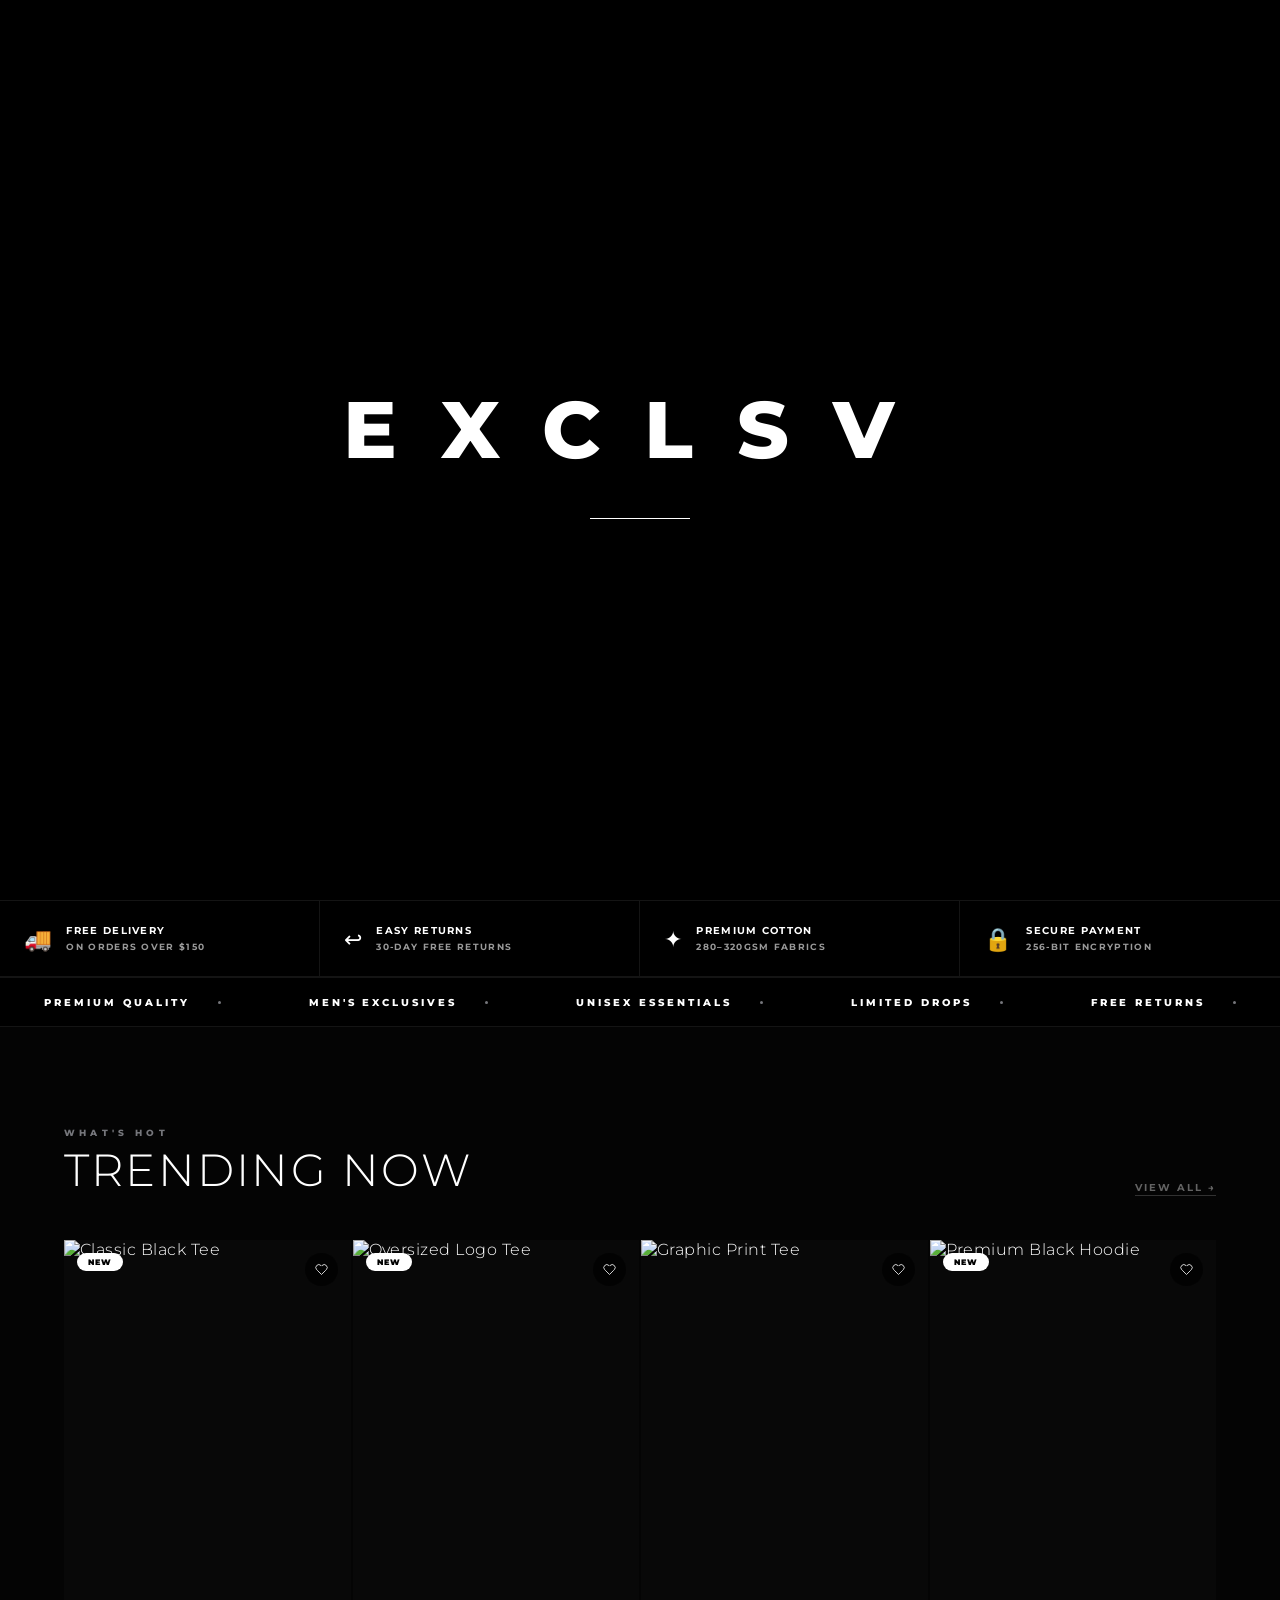
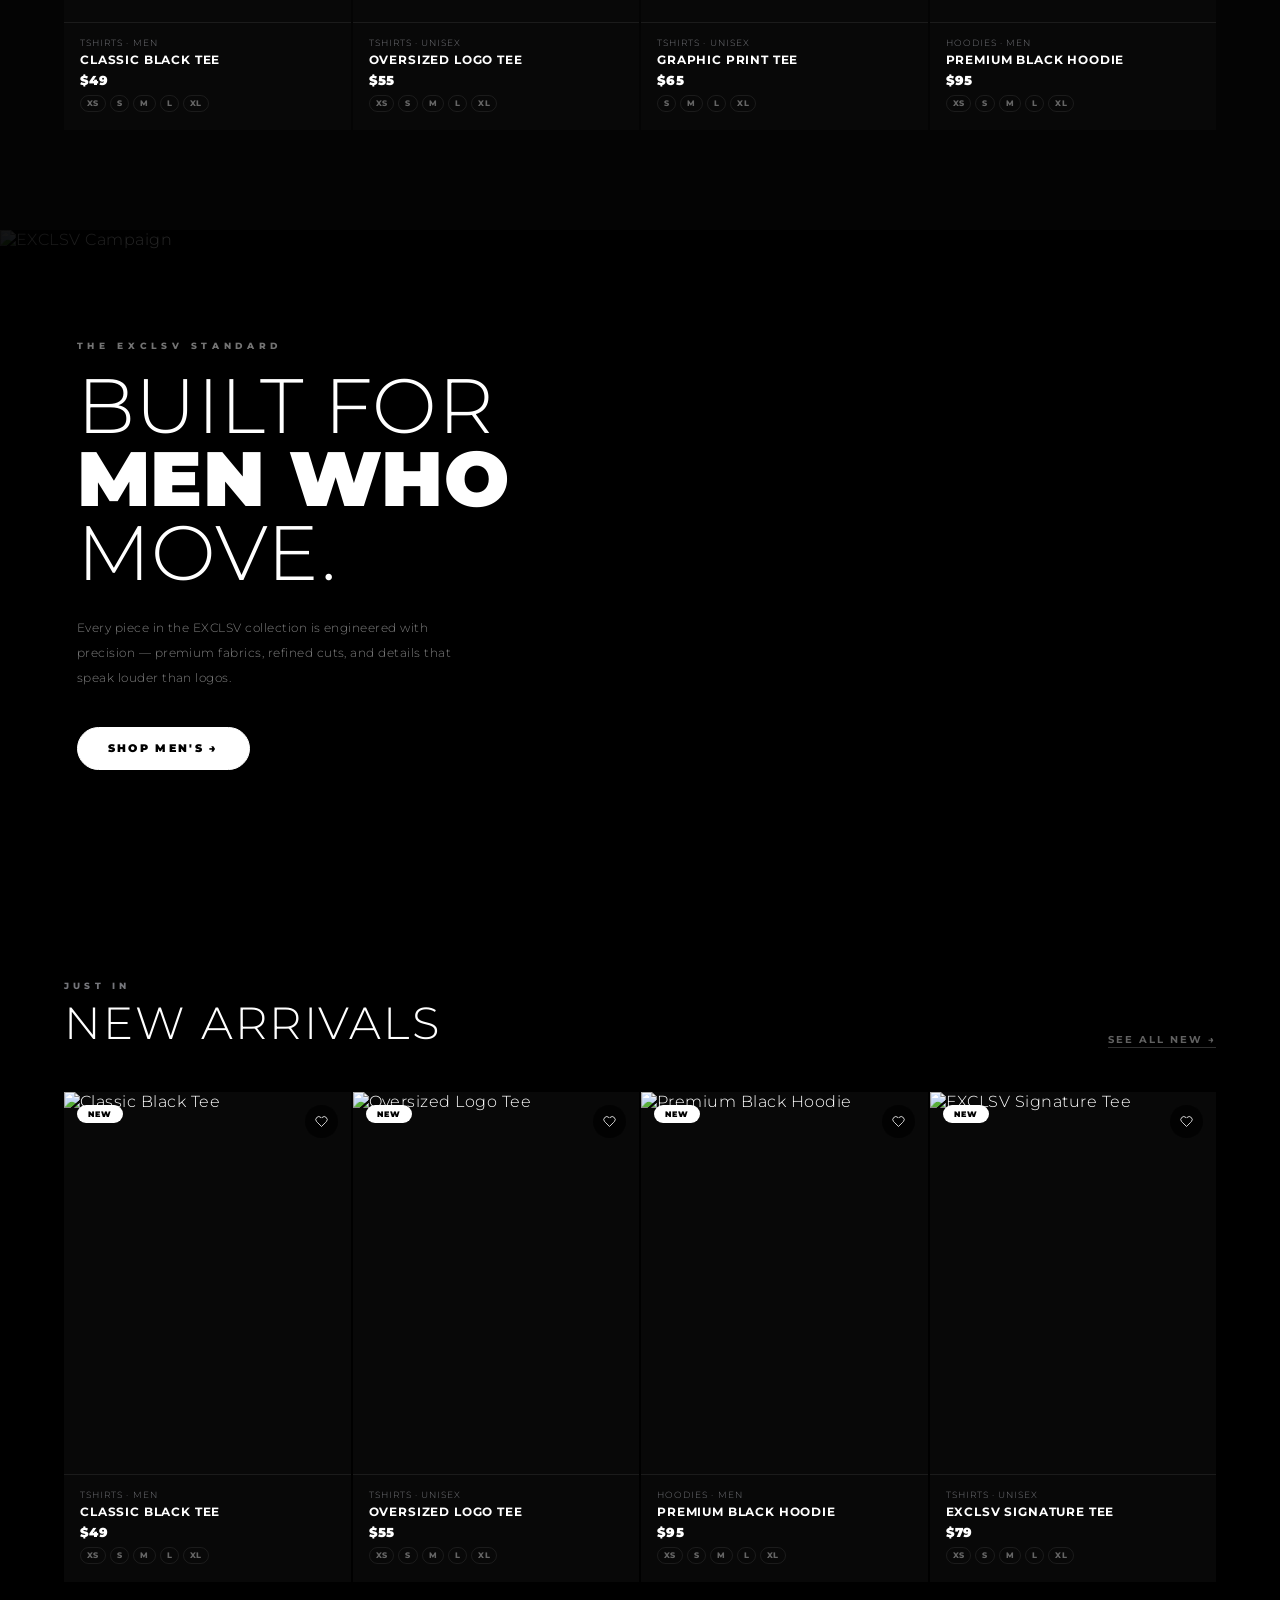
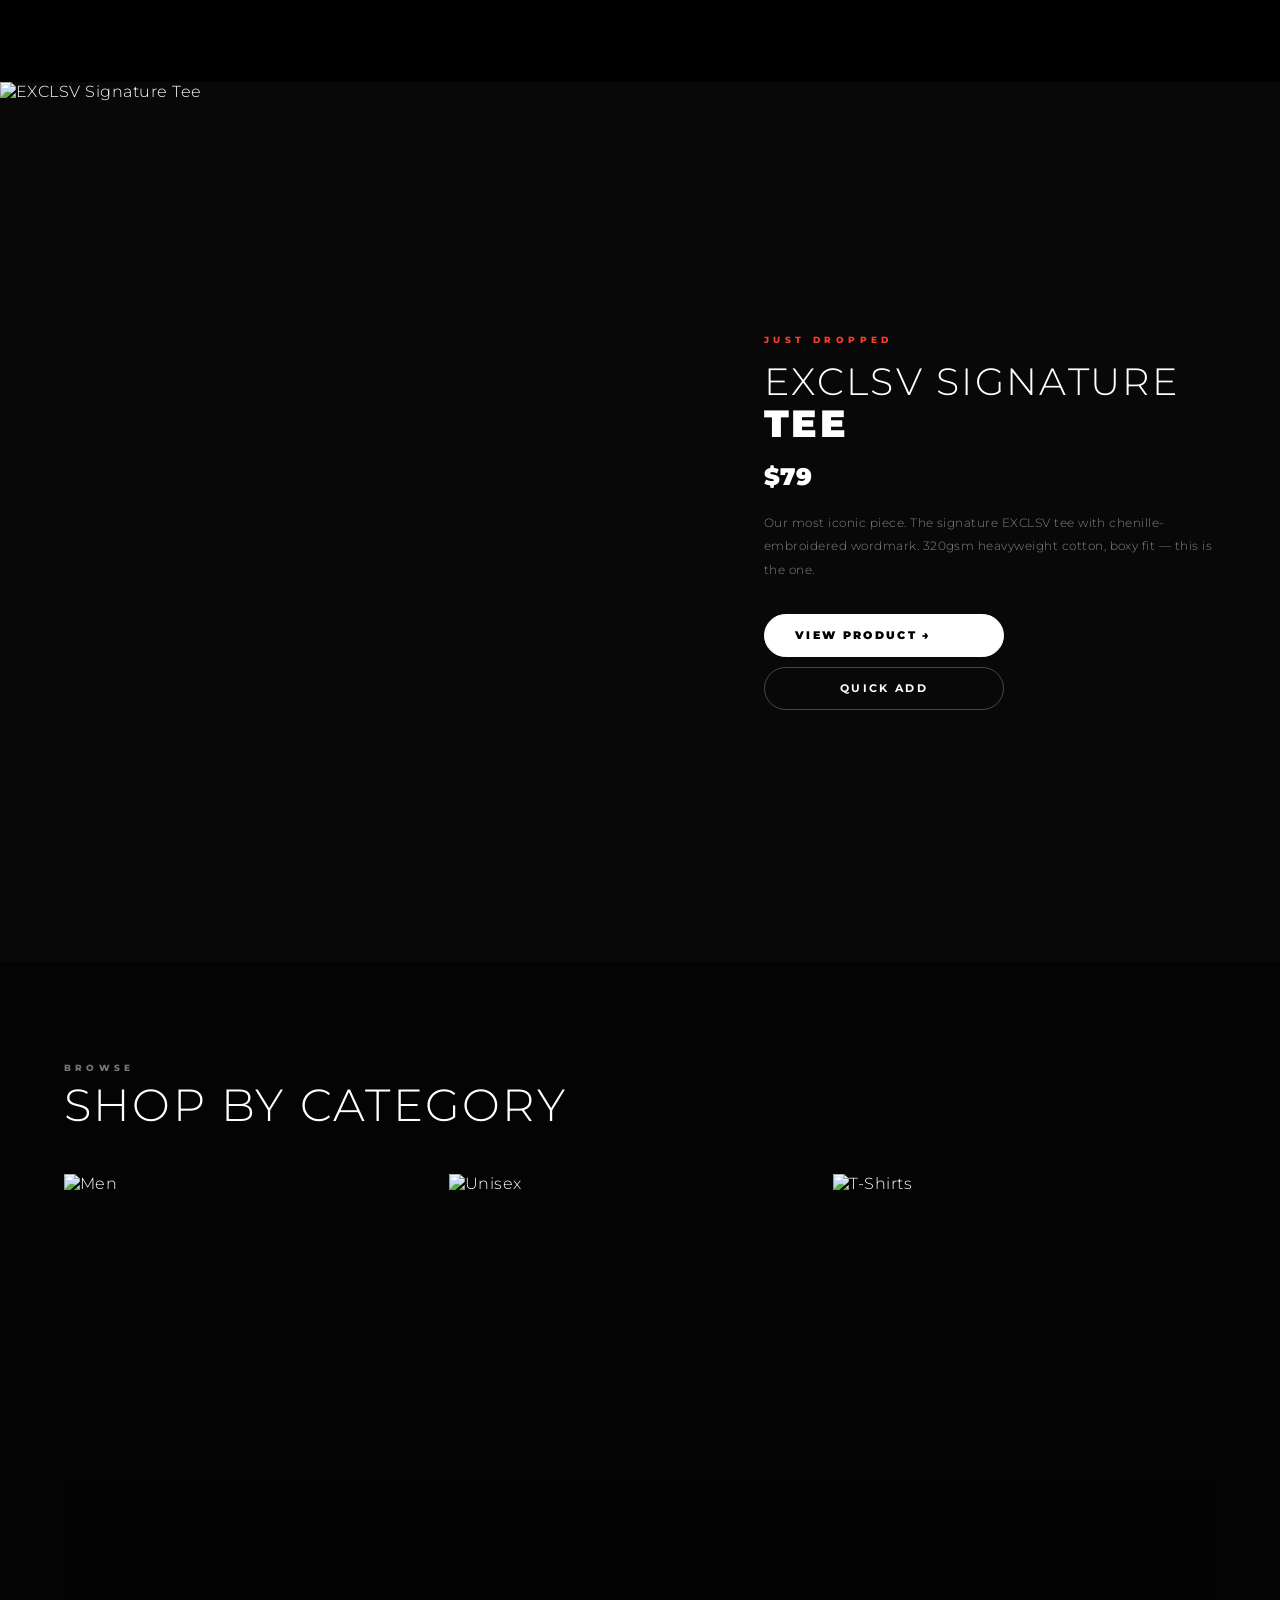
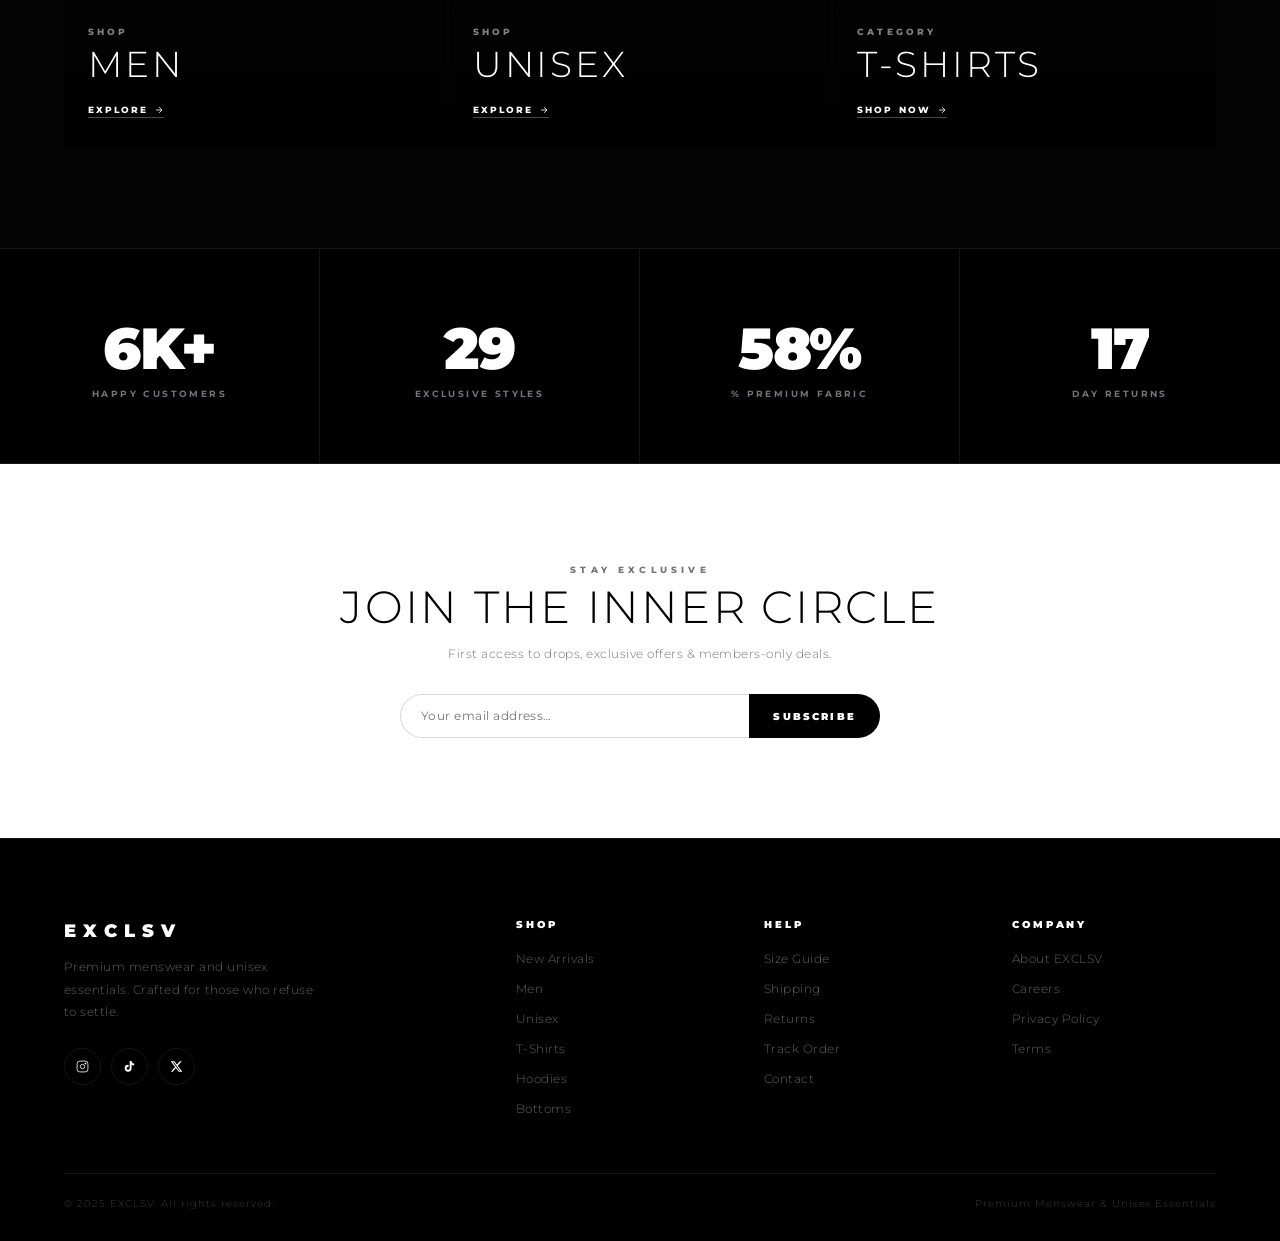
==== index.html @ 7ce5d529 "Initial commit: EXCLSV project files Co-Authored-By: Claude Sonnet 4.6 <noreply@anthropic.com>" ====
<!DOCTYPE html>
<html lang="en">
<head>
<meta charset="UTF-8"/><meta name="viewport" content="width=device-width,initial-scale=1.0"/>
<title>EXCLSV — Premium Menswear</title>
<link href="https://fonts.googleapis.com/css2?family=Montserrat:wght@300;400;500;600;700;800;900&display=swap" rel="stylesheet"/>
<link rel="stylesheet" href="css/main.css"/>
<style>
/* ── HOME PAGE SPECIFIC ── */

/* Hero */
.hero{min-height:calc(100vh - var(--hh) - var(--ah));display:grid;grid-template-columns:1fr 1fr;overflow:hidden}
.hero-txt{display:flex;flex-direction:column;justify-content:center;padding:80px clamp(32px,5vw,80px);position:relative;z-index:2}
.h-tag{display:inline-flex;align-items:center;gap:10px;font-size:.58rem;font-weight:800;letter-spacing:.45em;text-transform:uppercase;color:var(--gray);margin-bottom:24px;animation:fuUp .9s ease both}
.h-tag-line{width:28px;height:1px;background:var(--gray)}
.h-title{font-size:clamp(3rem,5.5vw,6.5rem);font-weight:300;line-height:.96;text-transform:uppercase;margin-bottom:28px;animation:fuUp .9s .12s ease both}
.h-title strong{font-weight:900;display:block}
.h-sub{font-size:.78rem;line-height:2;color:rgba(255,255,255,.48);max-width:360px;margin-bottom:44px;animation:fuUp .9s .26s ease both}
.h-cta{display:flex;gap:12px;flex-wrap:wrap;animation:fuUp .9s .4s ease both}
.hero-scroll{position:absolute;bottom:28px;left:clamp(32px,5vw,80px);display:flex;align-items:center;gap:12px;font-size:.56rem;letter-spacing:.32em;text-transform:uppercase;color:rgba(255,255,255,.26);animation:fuUp .9s .6s ease both}
.scroll-line{width:0;height:1px;background:rgba(255,255,255,.26);animation:lineGrow 1.5s 1.8s ease both}
@keyframes lineGrow{to{width:40px}}
.hero-img{position:relative;overflow:hidden}
.hero-img img{height:100%;transform:scale(1.06);transition:transform 9s ease;object-position:center top}
.hero-img:hover img{transform:scale(1)}
.hero-grad{position:absolute;inset:0;background:linear-gradient(to right,var(--black) 0%,transparent 38%)}
.hero-stamp{position:absolute;bottom:36px;right:36px;width:88px;height:88px;border-radius:50%;border:1px solid rgba(255,255,255,.2);display:flex;flex-direction:column;align-items:center;justify-content:center;text-align:center;font-size:.48rem;font-weight:800;letter-spacing:.14em;text-transform:uppercase;line-height:1.7;animation:spin 18s linear infinite}
@keyframes spin{to{transform:rotate(360deg)}}

/* Trust Bar */
.trust{display:grid;grid-template-columns:repeat(4,1fr);border-top:1px solid var(--border);border-bottom:1px solid var(--border)}
.trust-item{padding:22px 24px;border-right:1px solid var(--border);display:flex;align-items:center;gap:14px}
.trust-item:last-child{border-right:none}
.trust-icon{font-size:1.4rem;flex-shrink:0}
.trust-text{font-size:.58rem;font-weight:700;letter-spacing:.14em;text-transform:uppercase;line-height:1.6;color:rgba(255,255,255,.6)}
.trust-text span{display:block;color:var(--white);font-size:.65rem}

/* Horizontal scroll cards */
.hscroll{display:grid;grid-template-columns:repeat(4,1fr);gap:2px}

/* Editorial Banner */
.editorial{position:relative;height:min(75vh,650px);overflow:hidden;display:flex;align-items:center}
.editorial>img{position:absolute;inset:0;height:100%;object-position:center;transition:transform 9s ease}
.editorial:hover>img{transform:scale(1.04)}
.ed-ov{position:absolute;inset:0;background:linear-gradient(135deg,rgba(0,0,0,.92) 0%,rgba(0,0,0,.1) 100%)}
.ed-cont{position:relative;z-index:2;padding:0 clamp(24px,6vw,100px);max-width:min(620px,90vw)}
.ed-eye{font-size:.58rem;font-weight:800;letter-spacing:.5em;text-transform:uppercase;color:rgba(255,255,255,.45);margin-bottom:18px}
.ed-title{font-size:clamp(2.5rem,6vw,5.5rem);font-weight:300;text-transform:uppercase;line-height:.96;margin-bottom:26px}
.ed-title strong{font-weight:900}
.ed-desc{font-size:.78rem;line-height:2;color:rgba(255,255,255,.5);margin-bottom:36px;max-width:400px}

/* Spotlight */
.spotlight{display:grid;grid-template-columns:55% 45%}
.sp-img{position:relative;overflow:hidden;aspect-ratio:4/5}
.sp-img img{height:100%;transition:transform 8s ease}
.spotlight:hover .sp-img img{transform:scale(1.04)}
.sp-grad{position:absolute;inset:0;background:linear-gradient(to right,transparent 70%,var(--dark))}
.sp-info{background:var(--dark);display:flex;flex-direction:column;justify-content:center;padding:clamp(40px,6vw,80px) clamp(32px,5vw,60px)}
.sp-label{font-size:.55rem;font-weight:800;letter-spacing:.5em;text-transform:uppercase;color:var(--red);margin-bottom:16px}
.sp-name{font-size:clamp(1.8rem,3vw,2.8rem);font-weight:300;text-transform:uppercase;letter-spacing:.06em;line-height:1.1;margin-bottom:16px}
.sp-name strong{font-weight:900}
.sp-price{font-size:1.5rem;font-weight:900;margin-bottom:20px}
.sp-desc{font-size:.76rem;line-height:1.95;color:rgba(255,255,255,.5);margin-bottom:32px}
.sp-actions{display:flex;flex-direction:column;gap:10px;max-width:240px}

/* Category Cards */
.cat-grid{display:grid;grid-template-columns:repeat(3,1fr);gap:2px}
.cat-card{position:relative;aspect-ratio:2/3;overflow:hidden;cursor:pointer;display:block}
.cat-card img{height:100%;transition:transform .85s cubic-bezier(.25,.46,.45,.94)}
.cat-card:hover img{transform:scale(1.08)}
.cat-ov{position:absolute;inset:0;background:linear-gradient(to top,rgba(0,0,0,.85) 0%,transparent 55%)}
.cat-label{position:absolute;bottom:0;left:0;right:0;padding:30px 24px}
.cat-tag{font-size:.55rem;font-weight:800;letter-spacing:.35em;text-transform:uppercase;color:rgba(255,255,255,.5);margin-bottom:5px}
.cat-name{font-size:clamp(1.5rem,2.8vw,2.4rem);font-weight:300;text-transform:uppercase;letter-spacing:.08em;margin-bottom:12px}
.cat-link{display:inline-flex;align-items:center;gap:6px;font-size:.58rem;font-weight:800;letter-spacing:.22em;text-transform:uppercase;border-bottom:1px solid rgba(255,255,255,.28);padding-bottom:2px;transition:border-color var(--trans)}
.cat-card:hover .cat-link{border-color:var(--white)}

/* Responsive home */
@media(max-width:900px){
  .hero{grid-template-columns:1fr;min-height:auto}
  .hero-img{height:70vw}
  .hero-grad{background:linear-gradient(to top,var(--black) 0%,transparent 55%)}
  .trust{grid-template-columns:repeat(2,1fr)}
  .trust-item:nth-child(2){border-right:none}
  .trust-item:nth-child(3){border-top:1px solid var(--border)}
  .trust-item:nth-child(4){border-top:1px solid var(--border);border-right:none}
  .hscroll{grid-template-columns:repeat(2,1fr)}
  .cat-grid{grid-template-columns:1fr}
  .cat-card{aspect-ratio:16/9}
  .spotlight{grid-template-columns:1fr}
  .sp-img{aspect-ratio:16/9}
  .sp-grad{display:none}
}
@media(max-width:480px){
  .hscroll{grid-template-columns:1fr 1fr}
  .trust{grid-template-columns:1fr}
  .trust-item{border-right:none!important;border-bottom:1px solid var(--border)}
  .trust-item:last-child{border-bottom:none}
}
</style>
</head>
<body>

<!-- LOADER -->
<div id="loader"><div class="ld-logo">EXCLSV</div><div class="ld-bar"></div></div>

<!-- TOASTS -->
<div id="toasts"></div>

<!-- BACK TO TOP -->
<button id="btt" onclick="window.scrollTo({top:0,behavior:'smooth'})" aria-label="Top">
  <svg width="16" height="16" viewBox="0 0 24 24" fill="none" stroke="currentColor" stroke-width="2.5"><path d="M18 15l-6-6-6 6"/></svg>
</button>

<!-- BACKDROP -->
<div id="backdrop" onclick="closeBD();closeMNav();closeCart();closeSearch()"></div>

<!-- MOBILE NAV -->
<nav id="mnav">
  <button class="mnav-x" onclick="closeMNav()">✕</button>
  <ul class="mnav-links">
    <li><a href="index.html" class="active">Home</a></li>
    <li><a href="shop.html">Drops</a></li>
    <li><a href="shop.html#about">About Us</a></li>
    <li><a href="shop.html#contact">Contact</a></li>
  </ul>
  <div class="mnav-foot">
    <a href="#" class="soc"><svg width="13" height="13" viewBox="0 0 24 24" fill="none" stroke="currentColor" stroke-width="1.5"><rect x="2" y="2" width="20" height="20" rx="5"/><circle cx="12" cy="12" r="4"/><circle cx="17.5" cy="6.5" r="1" fill="currentColor"/></svg></a>
    <a href="#" class="soc"><svg width="13" height="13" viewBox="0 0 24 24" fill="currentColor"><path d="M19.59 6.69a4.83 4.83 0 0 1-3.77-4.25V2h-3.45v13.67a2.89 2.89 0 0 1-2.88 2.5 2.89 2.89 0 0 1-2.89-2.89 2.89 2.89 0 0 1 2.89-2.89c.28 0 .54.04.79.1V9.01a6.27 6.27 0 0 0-.79-.05 6.34 6.34 0 0 0-6.34 6.34 6.34 6.34 0 0 0 6.34 6.34 6.34 6.34 0 0 0 6.33-6.34V8.69a8.17 8.17 0 0 0 4.78 1.52V6.75a4.84 4.84 0 0 1-1.01-.06z"/></svg></a>
  </div>
</nav>

<!-- SEARCH -->
<div id="search-overlay">
  <button class="srch-x" onclick="closeSearch()">✕</button>
  <div class="srch-row">
    <svg width="20" height="20" viewBox="0 0 24 24" fill="none" stroke="rgba(255,255,255,.4)" stroke-width="1.5"><circle cx="11" cy="11" r="8"/><path d="m21 21-4.35-4.35"/></svg>
    <input id="search-input" type="text" placeholder="Search products…" autocomplete="off"/>
  </div>
  <div id="search-results"></div>
</div>

<!-- CART DRAWER -->
<aside id="cart-drawer">
  <div class="cart-hd">
    <div><div class="cart-hd-t">Your Bag</div><div class="cart-hd-sub" id="cart-count-lbl">0 items</div></div>
    <button class="cart-x" onclick="closeCart()">✕</button>
  </div>
  <div id="cart-items"></div>
  <div id="cart-ft" style="display:none">
    <div class="cart-sub-row"><span class="cart-sub-l">Subtotal</span><span class="cart-sub-v" id="cart-total">$0</span></div>
    <div class="cart-ship">Free shipping on orders over $150</div>
    <button class="btn-co" onclick="openCheckout()">Checkout</button>
    <button class="btn-cont" onclick="closeCart()">Continue Shopping</button>
  </div>
</aside>

<!-- CHECKOUT MODAL -->
<div id="chkout-modal">
  <div class="chk-box">
    <button class="chk-x" onclick="closeCheckout()">✕</button>
    <div class="chk-form">
      <span class="chk-logo">EXCLSV</span>
      <div class="chk-steps">
        <div class="cs act" id="cstep1"><span class="cs-n">1</span>Shipping</div>
        <span class="cs-sep">›</span>
        <div class="cs" id="cstep2"><span class="cs-n">2</span>Payment</div>
      </div>
      <div class="chk-step act" id="step1">
        <div class="chk-stitle">Contact & Delivery</div>
        <div class="frow">
          <div class="fg"><label class="fl">First Name</label><input class="fi" id="f-fname" type="text" placeholder="John"/><div class="ferr" id="e-fname">Required</div></div>
          <div class="fg"><label class="fl">Last Name</label><input class="fi" id="f-lname" type="text" placeholder="Doe"/><div class="ferr" id="e-lname">Required</div></div>
          <div class="fg full"><label class="fl">Email</label><input class="fi" id="f-email" type="email" placeholder="john@example.com"/><div class="ferr" id="e-email">Valid email required</div></div>
          <div class="fg full"><label class="fl">Phone (optional)</label><input class="fi" id="f-phone" type="tel" placeholder="+1 234 567 8900"/></div>
          <div class="fg full"><label class="fl">Address</label><input class="fi" id="f-addr" type="text" placeholder="123 Main St"/><div class="ferr" id="e-addr">Required</div></div>
          <div class="fg"><label class="fl">City</label><input class="fi" id="f-city" type="text" placeholder="New York"/><div class="ferr" id="e-city">Required</div></div>
          <div class="fg"><label class="fl">ZIP</label><input class="fi" id="f-zip" type="text" placeholder="10001"/><div class="ferr" id="e-zip">Required</div></div>
          <div class="fg full"><label class="fl">Country</label><select class="fi" id="f-country"><option value="">Select…</option><option>United States</option><option>United Kingdom</option><option>Canada</option><option>Australia</option><option>UAE</option><option>India</option><option>Other</option></select><div class="ferr" id="e-country">Required</div></div>
        </div>
        <div class="chk-nav"><button class="btn-next" onclick="goStep(2)">Continue →</button></div>
      </div>
      <div class="chk-step" id="step2">
        <div class="chk-stitle">Payment</div>
        <div class="fg full"><label class="fl">Name on Card</label><input class="fi" id="f-cname" type="text" placeholder="John Doe"/><div class="ferr" id="e-cname">Required</div></div>
        <div class="fg full"><label class="fl">Card Number</label><input class="fi" id="f-cnum" type="text" placeholder="1234 5678 9012 3456" maxlength="19"/><div class="ferr" id="e-cnum">Valid card number required</div></div>
        <div class="pay-row">
          <div class="fg"><label class="fl">Expiry</label><input class="fi" id="f-exp" type="text" placeholder="MM/YY" maxlength="5"/><div class="ferr" id="e-exp">Invalid</div></div>
          <div class="fg"><label class="fl">CVV</label><input class="fi" id="f-cvv" type="text" placeholder="123" maxlength="4"/><div class="ferr" id="e-cvv">Invalid</div></div>
        </div>
        <p style="font-size:.6rem;color:rgba(255,255,255,.3);letter-spacing:.08em;margin-bottom:4px">🔒 Demo only — no real payment processed</p>
        <div class="chk-nav"><button class="btn-bk" onclick="goStep(1,false)">← Back</button><button class="btn-next" onclick="placeOrder()">Place Order</button></div>
      </div>
    </div>
    <div class="chk-sum">
      <div class="sum-title">Order Summary</div>
      <div class="sum-items" id="sum-items"></div>
      <hr class="sum-hr"/>
      <div class="sum-row"><span class="sum-rl">Subtotal</span><span class="sum-rv" id="sum-sub">$0</span></div>
      <div class="sum-row"><span class="sum-rl">Shipping</span><span class="sum-rv" id="sum-ship">—</span></div>
      <div class="sum-row"><span class="sum-rl">Tax (8%)</span><span class="sum-rv" id="sum-tax">—</span></div>
      <hr class="sum-hr"/>
      <div class="sum-row"><span class="sum-total-l">Total</span><span class="sum-total-v" id="sum-total">$0</span></div>
    </div>
  </div>
</div>

<!-- CONFIRMATION -->
<div id="conf-modal">
  <div class="conf-box">
    <div class="conf-icon">✓</div>
    <h2 class="conf-title">Order Placed!</h2>
    <p class="conf-sub">Thank you for shopping with EXCLSV. Your order is confirmed and will be dispatched within 1–2 business days.</p>
    <div class="conf-id" id="conf-id">ORDER #EX000000</div>
    <button class="conf-btn" onclick="closeConfirm()">Continue Shopping</button>
  </div>
</div>

<!-- ═══ HEADER ═══ -->
<header id="hdr">
  <a href="index.html" class="nav-logo">EXCLSV</a>
  <ul class="nav-ul">
    <li><a href="index.html" class="active">Home</a></li>
    <li><a href="shop.html">Drops</a></li>
    <li><a href="shop.html#about">About Us</a></li>
    <li><a href="shop.html#contact">Contact</a></li>
  </ul>
  <div class="nav-acts">
    <button class="nav-btn" onclick="openSearch()"><svg width="17" height="17" viewBox="0 0 24 24" fill="none" stroke="currentColor" stroke-width="1.5"><circle cx="11" cy="11" r="8"/><path d="m21 21-4.35-4.35"/></svg></button>
    <button class="nav-btn" id="wl-btn"><svg width="17" height="17" viewBox="0 0 24 24" fill="none" stroke="currentColor" stroke-width="1.5"><path d="M20.84 4.61a5.5 5.5 0 0 0-7.78 0L12 5.67l-1.06-1.06a5.5 5.5 0 0 0-7.78 7.78l1.06 1.06L12 21.23l7.78-7.78 1.06-1.06a5.5 5.5 0 0 0 0-7.78z"/></svg><span class="nbadge" id="wl-badge" style="display:none">0</span></button>
    <button class="nav-btn" onclick="openCart()"><svg width="17" height="17" viewBox="0 0 24 24" fill="none" stroke="currentColor" stroke-width="1.5"><path d="M6 2 3 6v14a2 2 0 0 0 2 2h14a2 2 0 0 0 2-2V6l-3-4z"/><line x1="3" y1="6" x2="21" y2="6"/><path d="M16 10a4 4 0 0 1-8 0"/></svg><span class="nbadge" id="cart-badge">0</span></button>
    <button class="hamburger" onclick="openMNav()"><span></span><span></span><span></span></button>
  </div>
</header>

<!-- ANNOUNCEMENT -->
<div class="ann"><div class="ann-track">
  <span class="ann-item">Free Shipping on Orders Over $150</span><span class="ann-item">·</span>
  <span class="ann-item">New T-Shirt Drop — Limited Stock</span><span class="ann-item">·</span>
  <span class="ann-item">Premium Menswear &amp; Unisex Essentials</span><span class="ann-item">·</span>
  <span class="ann-item">30-Day Free Returns</span><span class="ann-item">·</span>
  <span class="ann-item">Free Shipping on Orders Over $150</span><span class="ann-item">·</span>
  <span class="ann-item">New T-Shirt Drop — Limited Stock</span><span class="ann-item">·</span>
  <span class="ann-item">Premium Menswear &amp; Unisex Essentials</span><span class="ann-item">·</span>
  <span class="ann-item">30-Day Free Returns</span><span class="ann-item">·</span>
</div></div>

<main class="page-top">

<!-- ═══ HERO ═══ -->
<section class="hero">
  <div class="hero-txt">
    <div class="h-tag"><div class="h-tag-line"></div>SS 2025 Collection</div>
    <h1 class="h-title">Wear<br>The<br><strong>Difference</strong></h1>
    <p class="h-sub">Premium menswear &amp; unisex essentials crafted for those who refuse to blend in. Minimal by design. Exclusive by nature.</p>
    <div class="h-cta">
      <a href="shop.html" class="btn-p">Shop Now <svg width="13" height="13" viewBox="0 0 24 24" fill="none" stroke="currentColor" stroke-width="2"><path d="M5 12h14M12 5l7 7-7 7"/></svg></a>
      <a href="shop.html?cat=tshirts" class="btn-o">T-Shirts</a>
    </div>
    <div class="hero-scroll"><div class="scroll-line"></div>Scroll</div>
  </div>
  <div class="hero-img">
    <img src="https://images.unsplash.com/photo-1617196034183-421b4040ed20?w=900&q=80&fit=crop&crop=faces" alt="EXCLSV"/>
    <div class="hero-grad"></div>
    <div class="hero-stamp">New<br>Drop<br>2025</div>
  </div>
</section>

<!-- ═══ TRUST BAR ═══ -->
<div class="trust">
  <div class="trust-item rv"><div class="trust-icon">🚚</div><div class="trust-text"><span>Free Delivery</span>On orders over $150</div></div>
  <div class="trust-item rv" style="transition-delay:.08s"><div class="trust-icon">↩</div><div class="trust-text"><span>Easy Returns</span>30-day free returns</div></div>
  <div class="trust-item rv" style="transition-delay:.16s"><div class="trust-icon">✦</div><div class="trust-text"><span>Premium Cotton</span>280–320gsm fabrics</div></div>
  <div class="trust-item rv" style="transition-delay:.24s"><div class="trust-icon">🔒</div><div class="trust-text"><span>Secure Payment</span>256-bit encryption</div></div>
</div>

<!-- ═══ MARQUEE ═══ -->
<div class="mq"><div class="mq-track">
  <div class="mq-item">Premium Quality<span class="mq-dot"></span></div>
  <div class="mq-item">Men's Exclusives<span class="mq-dot"></span></div>
  <div class="mq-item">Unisex Essentials<span class="mq-dot"></span></div>
  <div class="mq-item">Limited Drops<span class="mq-dot"></span></div>
  <div class="mq-item">Free Returns<span class="mq-dot"></span></div>
  <div class="mq-item">Worldwide Shipping<span class="mq-dot"></span></div>
  <div class="mq-item">Premium Quality<span class="mq-dot"></span></div>
  <div class="mq-item">Men's Exclusives<span class="mq-dot"></span></div>
  <div class="mq-item">Unisex Essentials<span class="mq-dot"></span></div>
  <div class="mq-item">Limited Drops<span class="mq-dot"></span></div>
  <div class="mq-item">Free Returns<span class="mq-dot"></span></div>
  <div class="mq-item">Worldwide Shipping<span class="mq-dot"></span></div>
</div></div>

<!-- ═══ TRENDING NOW ═══ -->
<section class="sec" style="background:#040404">
  <div class="sec-hd rv"><div><p class="sec-eye">What's Hot</p><h2 class="sec-title">Trending Now</h2></div><a href="shop.html" class="see-all">View All →</a></div>
  <div class="hscroll" id="trending-grid"></div>
</section>

<!-- ═══ EDITORIAL BANNER ═══ -->
<div class="editorial">
  <img src="https://images.unsplash.com/photo-1529374255404-311a2a4f1fd9?w=1600&q=80&fit=crop" alt="EXCLSV Campaign"/>
  <div class="ed-ov"></div>
  <div class="ed-cont">
    <p class="ed-eye rv">The EXCLSV Standard</p>
    <h2 class="ed-title rv">Built For<br><strong>Men Who</strong><br>Move.</h2>
    <p class="ed-desc rv">Every piece in the EXCLSV collection is engineered with precision — premium fabrics, refined cuts, and details that speak louder than logos.</p>
    <a href="shop.html?cat=men" class="btn-p rv">Shop Men's →</a>
  </div>
</div>

<!-- ═══ NEW ARRIVALS ═══ -->
<section class="sec">
  <div class="sec-hd rv"><div><p class="sec-eye">Just In</p><h2 class="sec-title">New Arrivals</h2></div><a href="shop.html?cat=new" class="see-all">See All New →</a></div>
  <div class="hscroll" id="new-grid"></div>
</section>

<!-- ═══ SPOTLIGHT – FEATURED PRODUCT ═══ -->
<div class="spotlight" id="spotlight" style="background:var(--dark)"></div>

<!-- ═══ SHOP BY CATEGORY ═══ -->
<section class="sec" style="background:#040404">
  <div class="sec-hd rv"><div><p class="sec-eye">Browse</p><h2 class="sec-title">Shop by Category</h2></div></div>
  <div class="cat-grid">
    <a href="shop.html?cat=men" class="cat-card">
      <img src="https://images.unsplash.com/photo-1617196034183-421b4040ed20?w=800&q=80&fit=crop&crop=faces" alt="Men"/>
      <div class="cat-ov"></div>
      <div class="cat-label"><p class="cat-tag">Shop</p><h3 class="cat-name">Men</h3><span class="cat-link">Explore <svg width="10" height="10" viewBox="0 0 24 24" fill="none" stroke="currentColor" stroke-width="2"><path d="M5 12h14M12 5l7 7-7 7"/></svg></span></div>
    </a>
    <a href="shop.html?cat=unisex" class="cat-card">
      <img src="https://images.unsplash.com/photo-1556821840-3a63f15732ce?w=800&q=80&fit=crop" alt="Unisex"/>
      <div class="cat-ov"></div>
      <div class="cat-label"><p class="cat-tag">Shop</p><h3 class="cat-name">Unisex</h3><span class="cat-link">Explore <svg width="10" height="10" viewBox="0 0 24 24" fill="none" stroke="currentColor" stroke-width="2"><path d="M5 12h14M12 5l7 7-7 7"/></svg></span></div>
    </a>
    <a href="shop.html?cat=tshirts" class="cat-card">
      <img src="https://images.unsplash.com/photo-1489987707025-afc232f7ea0f?w=800&q=80&fit=crop" alt="T-Shirts"/>
      <div class="cat-ov"></div>
      <div class="cat-label"><p class="cat-tag">Category</p><h3 class="cat-name">T-Shirts</h3><span class="cat-link">Shop Now <svg width="10" height="10" viewBox="0 0 24 24" fill="none" stroke="currentColor" stroke-width="2"><path d="M5 12h14M12 5l7 7-7 7"/></svg></span></div>
    </a>
  </div>
</section>

<!-- ═══ STATS ═══ -->
<div class="stats">
  <div class="stat rv"><div class="snum" data-target="10000">0</div><div class="slbl">Happy Customers</div></div>
  <div class="stat rv" style="transition-delay:.1s"><div class="snum" data-target="50">0</div><div class="slbl">Exclusive Styles</div></div>
  <div class="stat rv" style="transition-delay:.2s"><div class="snum" data-target="100">0</div><div class="slbl">% Premium Fabric</div></div>
  <div class="stat rv" style="transition-delay:.3s"><div class="snum" data-target="30">0</div><div class="slbl">Day Returns</div></div>
</div>

<!-- ═══ NEWSLETTER ═══ -->
<div class="nl"><div class="rv">
  <p class="sec-eye">Stay Exclusive</p>
  <h2 class="sec-title">Join the Inner Circle</h2>
  <p class="nl-sub">First access to drops, exclusive offers &amp; members-only deals.</p>
  <form class="nl-form" onsubmit="submitNL(event)">
    <input class="nl-in" id="nl-email" type="email" placeholder="Your email address…" required/>
    <button class="nl-btn" type="submit">Subscribe</button>
  </form>
</div></div>

</main>

<!-- ═══ FOOTER ═══ -->
<footer>
  <div class="ft-grid">
    <div>
      <div class="ft-brand">EXCLSV</div>
      <p class="ft-desc">Premium menswear and unisex essentials. Crafted for those who refuse to settle.</p>
      <div class="ft-socials">
        <a href="#" class="soc"><svg width="13" height="13" viewBox="0 0 24 24" fill="none" stroke="currentColor" stroke-width="1.5"><rect x="2" y="2" width="20" height="20" rx="5"/><circle cx="12" cy="12" r="4"/><circle cx="17.5" cy="6.5" r="1" fill="currentColor"/></svg></a>
        <a href="#" class="soc"><svg width="13" height="13" viewBox="0 0 24 24" fill="currentColor"><path d="M19.59 6.69a4.83 4.83 0 0 1-3.77-4.25V2h-3.45v13.67a2.89 2.89 0 0 1-2.88 2.5 2.89 2.89 0 0 1-2.89-2.89 2.89 2.89 0 0 1 2.89-2.89c.28 0 .54.04.79.1V9.01a6.27 6.27 0 0 0-.79-.05 6.34 6.34 0 0 0-6.34 6.34 6.34 6.34 0 0 0 6.34 6.34 6.34 6.34 0 0 0 6.33-6.34V8.69a8.17 8.17 0 0 0 4.78 1.52V6.75a4.84 4.84 0 0 1-1.01-.06z"/></svg></a>
        <a href="#" class="soc"><svg width="13" height="13" viewBox="0 0 24 24" fill="currentColor"><path d="M18.244 2.25h3.308l-7.227 8.26 8.502 11.24H16.17l-5.214-6.817L4.99 21.75H1.68l7.73-8.835L1.254 2.25H8.08l4.713 6.231zm-1.161 17.52h1.833L7.084 4.126H5.117z"/></svg></a>
      </div>
    </div>
    <div><p class="ft-ct">Shop</p><ul class="ft-ul"><li><a href="shop.html">New Arrivals</a></li><li><a href="shop.html?cat=men">Men</a></li><li><a href="shop.html?cat=unisex">Unisex</a></li><li><a href="shop.html?cat=tshirts">T-Shirts</a></li><li><a href="shop.html?cat=hoodies">Hoodies</a></li><li><a href="shop.html?cat=bottoms">Bottoms</a></li></ul></div>
    <div><p class="ft-ct">Help</p><ul class="ft-ul"><li><a href="#">Size Guide</a></li><li><a href="#">Shipping</a></li><li><a href="#">Returns</a></li><li><a href="#">Track Order</a></li><li><a href="#">Contact</a></li></ul></div>
    <div><p class="ft-ct">Company</p><ul class="ft-ul"><li><a href="#">About EXCLSV</a></li><li><a href="#">Careers</a></li><li><a href="#">Privacy Policy</a></li><li><a href="#">Terms</a></li></ul></div>
  </div>
  <div class="ft-btm"><span>© 2025 EXCLSV. All rights reserved.</span><span>Premium Menswear &amp; Unisex Essentials</span></div>
</footer>

<script src="js/data.js"></script>
<script src="js/cart.js"></script>
<script>
function renderProductCard(p, delay=0) {
  return `<a href="product.html?id=${p.id}" class="pcard rv" style="transition-delay:${delay}s">
    <div class="pc-img">
      <img src="${p.img}" alt="${p.name}" loading="lazy"/>
      ${p.badge?`<span class="pbadge ${p.badge}">${p.badge==='new'?'New':'Sale'}</span>`:''}
      <button class="wl-btn" data-id="${p.id}" onclick="event.preventDefault();event.stopPropagation();toggleWL(${p.id})">
        <svg width="13" height="13" viewBox="0 0 24 24" fill="none" stroke="currentColor" stroke-width="1.5"><path d="M20.84 4.61a5.5 5.5 0 0 0-7.78 0L12 5.67l-1.06-1.06a5.5 5.5 0 0 0-7.78 7.78l1.06 1.06L12 21.23l7.78-7.78 1.06-1.06a5.5 5.5 0 0 0 0-7.78z"/></svg>
      </button>
      <div class="pov"><button class="qa-btn" onclick="event.preventDefault();event.stopPropagation();quickAddHome(${p.id})">Quick Add</button></div>
    </div>
    <div class="pinfo">
      <div class="p-cat">${p.cats.map(c=>c.charAt(0).toUpperCase()+c.slice(1)).join(' · ')}</div>
      <div class="p-name">${p.name}</div>
      <div class="p-pr"><span class="p-price">$${p.price}</span>${p.oldPrice?`<span class="p-oprice">$${p.oldPrice}</span>`:''}</div>
      <div class="p-szs">${p.sizes.slice(0,5).map(s=>`<span class="p-sz">${s}</span>`).join('')}</div>
    </div>
  </a>`;
}

function quickAddHome(id) {
  const p = getProduct(id);
  if(!p) return;
  const avail = p.sizes.filter(s=>!p.oos.includes(s));
  if(avail.length===1) { addToCart(id, avail[0]); openCart(); }
  else { window.location.href=`product.html?id=${id}`; }
}

function renderSpotlight(p) {
  document.getElementById('spotlight').innerHTML = `
    <div class="sp-img">
      <img src="${p.img}" alt="${p.name}" loading="lazy"/>
      <div class="sp-grad"></div>
    </div>
    <div class="sp-info">
      <div class="sp-label rv">Just Dropped</div>
      <h2 class="sp-name rv">${p.name.split(' ').slice(0,-1).join(' ')}<br><strong>${p.name.split(' ').pop()}</strong></h2>
      <div class="sp-price rv">$${p.price}${p.oldPrice?` <span style="font-size:1rem;font-weight:300;color:var(--gray);text-decoration:line-through">$${p.oldPrice}</span>`:''}</div>
      <p class="sp-desc rv">${p.desc}</p>
      <div class="sp-actions rv">
        <a href="product.html?id=${p.id}" class="btn-p">View Product →</a>
        <button class="btn-o" onclick="quickAddHome(${p.id})" style="justify-content:center">Quick Add</button>
      </div>
    </div>`;
}

function submitNL(e) {
  e.preventDefault();
  const em = document.getElementById('nl-email');
  if(!/^[^\s@]+@[^\s@]+\.[^\s@]+$/.test(em.value)){ showToast('Please enter a valid email','err'); return; }
  showToast('You\'re on the list! 🎉');
  em.value='';
}

document.addEventListener('DOMContentLoaded', () => {
  initShared();

  // Render sections
  const tGrid = document.getElementById('trending-grid');
  getTrending().forEach((p,i)=>{ tGrid.insertAdjacentHTML('beforeend', renderProductCard(p, i*0.08)); });

  const nGrid = document.getElementById('new-grid');
  getNewArrivals().forEach((p,i)=>{ nGrid.insertAdjacentHTML('beforeend', renderProductCard(p, i*0.08)); });

  // Spotlight — signature tee
  renderSpotlight(getProduct(9));

  setupReveal();

  // Sync WL buttons after render
  document.querySelectorAll('.wl-btn[data-id]').forEach(btn=>syncWLBtn(btn,+btn.dataset.id));

  // Loader out
  setTimeout(()=>document.getElementById('loader').classList.add('out'), 1900);
});
</script>
</body>
</html>
---- css/main.css ----
/* ═══════════════════════════════
   EXCLSV — Shared Styles
═══════════════════════════════ */
*,*::before,*::after{box-sizing:border-box;margin:0;padding:0}
:root{
  --black:#000;--white:#fff;--gray:#75767B;--dark:#080808;
  --border:rgba(255,255,255,.08);--red:#ff3b30;
  --trans:.35s cubic-bezier(.25,.46,.45,.94);
  --hh:64px;--ah:34px;
}
html{scroll-behavior:smooth}
body{font-family:'Montserrat',sans-serif;background:var(--black);color:var(--white);font-weight:300;letter-spacing:.03em;overflow-x:hidden}
a{color:inherit;text-decoration:none}
img{display:block;width:100%;object-fit:cover}
button{cursor:pointer;font-family:inherit;border:none;outline:none;background:none;color:inherit}
input,select,textarea{font-family:inherit}
::-webkit-scrollbar{width:3px}
::-webkit-scrollbar-track{background:var(--black)}
::-webkit-scrollbar-thumb{background:var(--gray);border-radius:2px}

/* ── Loader ── */
#loader{position:fixed;inset:0;background:var(--black);display:flex;flex-direction:column;align-items:center;justify-content:center;z-index:9999;transition:opacity .9s ease,visibility .9s ease}
#loader.out{opacity:0;visibility:hidden;pointer-events:none}
.ld-logo{font-size:clamp(2.5rem,7vw,5rem);font-weight:800;letter-spacing:.55em;animation:ldPulse 1.5s ease-in-out infinite}
.ld-bar{width:100px;height:1px;background:rgba(255,255,255,.1);margin-top:40px;overflow:hidden;position:relative}
.ld-bar::after{content:'';position:absolute;inset:0;background:var(--white);animation:ldFill 1.8s ease forwards}
@keyframes ldPulse{0%,100%{opacity:1}50%{opacity:.15}}
@keyframes ldFill{from{transform:translateX(-100%)}to{transform:translateX(0)}}

/* ── Toasts ── */
#toasts{position:fixed;bottom:28px;right:28px;z-index:8000;display:flex;flex-direction:column;gap:8px;pointer-events:none}
.toast{background:var(--white);color:var(--black);padding:13px 18px;border-radius:8px;font-size:.7rem;font-weight:700;letter-spacing:.1em;display:flex;align-items:center;gap:9px;transform:translateX(130%);transition:transform .4s cubic-bezier(.25,.46,.45,.94);max-width:290px;box-shadow:0 8px 40px rgba(0,0,0,.5);pointer-events:all}
.toast.show{transform:translateX(0)}
.toast.err{background:var(--red);color:var(--white)}
.t-icon{font-size:1rem;flex-shrink:0}

/* ── Backdrop ── */
#backdrop{position:fixed;inset:0;background:rgba(0,0,0,.8);z-index:300;opacity:0;visibility:hidden;transition:opacity var(--trans),visibility var(--trans);backdrop-filter:blur(6px)}
#backdrop.on{opacity:1;visibility:visible}

/* ── Back to Top ── */
#btt{position:fixed;bottom:28px;left:28px;width:42px;height:42px;border-radius:50%;background:var(--white);color:var(--black);display:flex;align-items:center;justify-content:center;z-index:100;opacity:0;transform:translateY(12px);transition:opacity .3s,transform .3s,background .2s}
#btt.show{opacity:1;transform:translateY(0)}
#btt:hover{background:#ddd}

/* ── Mobile Nav ── */
#mnav{position:fixed;top:0;right:0;bottom:0;width:min(320px,88vw);background:#060606;border-left:1px solid var(--border);z-index:500;transform:translateX(100%);transition:transform .45s cubic-bezier(.25,.46,.45,.94);display:flex;flex-direction:column;padding:80px 36px 40px;overflow-y:auto}
#mnav.on{transform:translateX(0)}
.mnav-x{position:absolute;top:20px;right:20px;font-size:1.4rem;padding:8px;transition:opacity var(--trans)}
.mnav-x:hover{opacity:.4}
.mnav-links{list-style:none;display:flex;flex-direction:column}
.mnav-links a{display:block;padding:14px 0;font-size:1.3rem;font-weight:300;letter-spacing:.14em;text-transform:uppercase;border-bottom:1px solid var(--border);transition:color var(--trans),padding-left var(--trans)}
.mnav-links a:hover{color:var(--gray);padding-left:8px}
.mnav-foot{margin-top:auto;padding-top:32px;display:flex;gap:12px}

/* ── Search Overlay ── */
#search-overlay{position:fixed;inset:0;z-index:600;background:rgba(0,0,0,.97);backdrop-filter:blur(20px);display:flex;flex-direction:column;align-items:center;padding-top:110px;opacity:0;visibility:hidden;transition:opacity var(--trans),visibility var(--trans)}
#search-overlay.on{opacity:1;visibility:visible}
.srch-x{position:absolute;top:22px;right:30px;font-size:1.6rem;padding:8px;transition:opacity var(--trans)}
.srch-x:hover{opacity:.4}
.srch-row{width:min(680px,90vw);border-bottom:1px solid rgba(255,255,255,.18);display:flex;align-items:center;gap:14px;padding-bottom:14px}
#search-input{flex:1;background:none;border:none;outline:none;color:var(--white);font-size:clamp(1.4rem,3vw,2rem);font-weight:300;letter-spacing:.06em}
#search-input::placeholder{color:rgba(255,255,255,.2)}
#search-results{width:min(680px,90vw);margin-top:32px;display:grid;grid-template-columns:repeat(auto-fill,minmax(140px,1fr));gap:14px;max-height:56vh;overflow-y:auto}
.src-card{cursor:pointer;transition:transform var(--trans);display:block}
.src-card:hover{transform:translateY(-4px)}
.src-img{aspect-ratio:1;overflow:hidden;border-radius:3px}
.src-img img{height:100%}
.src-name{margin-top:7px;font-size:.68rem;font-weight:700;text-transform:uppercase;letter-spacing:.07em}
.src-price{font-size:.63rem;color:var(--gray);margin-top:2px}
.src-price s{opacity:.5}
.src-empty{grid-column:1/-1;text-align:center;color:rgba(255,255,255,.25);font-size:.75rem;letter-spacing:.2em;text-transform:uppercase;padding:48px 0}

/* ── Header ── */
header#hdr{position:fixed;top:0;left:0;right:0;z-index:200;height:var(--hh);background:var(--black);border-bottom:1px solid var(--border);display:flex;align-items:center;justify-content:space-between;padding:0 clamp(18px,4vw,60px);transition:background .3s,backdrop-filter .3s}
header#hdr.scrolled{background:rgba(0,0,0,.94);backdrop-filter:blur(20px)}
.nav-logo{font-size:1.2rem;font-weight:900;letter-spacing:.42em;text-transform:uppercase}
.nav-ul{list-style:none;display:flex;gap:28px;font-size:.65rem;font-weight:600;letter-spacing:.18em;text-transform:uppercase}
.nav-ul a{position:relative;padding-bottom:3px;transition:color var(--trans)}
.nav-ul a::after{content:'';position:absolute;bottom:0;left:0;width:0;height:1px;background:var(--white);transition:width var(--trans)}
.nav-ul a:hover::after,.nav-ul a.active::after{width:100%}
.nav-acts{display:flex;align-items:center;gap:16px}
.nav-btn{position:relative;padding:6px;display:flex;align-items:center;transition:opacity var(--trans)}
.nav-btn:hover{opacity:.5}
.nbadge{position:absolute;top:-3px;right:-5px;width:17px;height:17px;background:var(--white);color:var(--black);border-radius:50%;font-size:.48rem;font-weight:900;display:flex;align-items:center;justify-content:center;transition:transform .3s cubic-bezier(.34,1.56,.64,1)}
.nbadge.bump{transform:scale(1.5)}
.hamburger{display:none;flex-direction:column;gap:5px;padding:6px}
.hamburger span{display:block;width:22px;height:1.5px;background:var(--white);transition:var(--trans)}

/* ── Announcement ── */
.ann{position:fixed;top:var(--hh);left:0;right:0;z-index:199;height:var(--ah);background:var(--white);color:var(--black);overflow:hidden;display:flex;align-items:center}
.ann-track{display:flex;animation:tick 28s linear infinite;white-space:nowrap}
.ann-track:hover{animation-play-state:paused}
.ann-item{padding:0 44px;font-size:.6rem;font-weight:800;letter-spacing:.24em;text-transform:uppercase;flex-shrink:0}
@keyframes tick{from{transform:translateX(0)}to{transform:translateX(-50%)}}

/* ── Page offset ── */
.page-top{padding-top:calc(var(--hh) + var(--ah))}

/* ── Cart Drawer ── */
#cart-drawer{position:fixed;top:0;right:0;bottom:0;width:min(430px,95vw);background:var(--dark);border-left:1px solid var(--border);z-index:400;transform:translateX(100%);transition:transform .42s cubic-bezier(.25,.46,.45,.94);display:flex;flex-direction:column}
#cart-drawer.on{transform:translateX(0)}
.cart-hd{padding:22px 26px;border-bottom:1px solid var(--border);display:flex;align-items:center;justify-content:space-between;flex-shrink:0}
.cart-hd-t{font-size:.7rem;font-weight:800;letter-spacing:.25em;text-transform:uppercase}
.cart-hd-sub{font-size:.6rem;color:var(--gray);letter-spacing:.1em;margin-top:3px}
.cart-x{font-size:1.2rem;padding:6px;transition:opacity var(--trans)}
.cart-x:hover{opacity:.4}
#cart-items{flex:1;overflow-y:auto;padding:18px 26px;display:flex;flex-direction:column;gap:18px}
.cart-empty{flex:1;display:flex;flex-direction:column;align-items:center;justify-content:center;gap:14px;color:rgba(255,255,255,.25);text-align:center}
.ce-icon{font-size:2.8rem;opacity:.25}
.ce-txt{font-size:.65rem;letter-spacing:.22em;text-transform:uppercase}
.ce-link{font-size:.65rem;font-weight:700;letter-spacing:.18em;text-transform:uppercase;color:rgba(255,255,255,.5);border-bottom:1px solid rgba(255,255,255,.2);padding-bottom:2px;transition:color var(--trans),border-color var(--trans)}
.ce-link:hover{color:var(--white);border-color:var(--white)}
.citem{display:flex;gap:14px;animation:fuUp .4s ease}
.ci-img{width:84px;height:84px;flex-shrink:0;overflow:hidden;border-radius:3px;display:block}
.ci-img img{height:100%}
.ci-info{flex:1;min-width:0}
.ci-name{font-size:.7rem;font-weight:700;letter-spacing:.07em;text-transform:uppercase;margin-bottom:3px;display:block;transition:color var(--trans)}
.ci-name:hover{color:var(--gray)}
.ci-meta{font-size:.6rem;color:var(--gray);letter-spacing:.1em;margin-bottom:10px}
.ci-row{display:flex;align-items:center;justify-content:space-between}
.qty-wrap{display:flex;align-items:center;gap:10px}
.qty-b{width:27px;height:27px;border:1px solid var(--border);border-radius:50%;display:flex;align-items:center;justify-content:center;font-size:.9rem;transition:border-color var(--trans),background var(--trans),color var(--trans)}
.qty-b:hover{border-color:var(--white);background:var(--white);color:var(--black)}
.qty-n{font-size:.8rem;font-weight:700;min-width:18px;text-align:center}
.ci-price{font-size:.8rem;font-weight:800}
.ci-rm{font-size:.57rem;letter-spacing:.14em;text-transform:uppercase;color:var(--gray);text-decoration:underline;transition:color var(--trans);margin-top:6px;display:inline-block;background:none;border:none;cursor:pointer;padding:0}
.ci-rm:hover{color:var(--red)}
#cart-ft{padding:22px 26px;border-top:1px solid var(--border);flex-shrink:0}
.cart-sub-row{display:flex;justify-content:space-between;align-items:center;margin-bottom:5px}
.cart-sub-l{font-size:.6rem;letter-spacing:.2em;text-transform:uppercase;color:var(--gray)}
.cart-sub-v{font-size:1.05rem;font-weight:900}
.cart-ship{font-size:.58rem;color:var(--gray);letter-spacing:.1em;margin-bottom:16px}
.btn-co{width:100%;padding:17px;background:var(--white);color:var(--black);font-size:.68rem;font-weight:900;letter-spacing:.22em;text-transform:uppercase;border-radius:40px;transition:background var(--trans),transform var(--trans)}
.btn-co:hover{background:#ddd;transform:translateY(-1px)}
.btn-cont{width:100%;padding:12px;background:transparent;color:var(--white);font-size:.63rem;font-weight:600;letter-spacing:.2em;text-transform:uppercase;border:1px solid var(--border);border-radius:40px;margin-top:8px;transition:border-color var(--trans)}
.btn-cont:hover{border-color:rgba(255,255,255,.4)}

/* ── Checkout Modal ── */
#chkout-modal{position:fixed;inset:0;z-index:700;display:flex;align-items:center;justify-content:center;padding:16px;opacity:0;visibility:hidden;transition:opacity var(--trans),visibility var(--trans)}
#chkout-modal.on{opacity:1;visibility:visible}
.chk-box{background:#0a0a0a;border:1px solid var(--border);border-radius:4px;width:min(980px,100%);max-height:93vh;overflow-y:auto;display:grid;grid-template-columns:1fr 380px;transform:translateY(36px);transition:transform var(--trans);position:relative}
#chkout-modal.on .chk-box{transform:translateY(0)}
.chk-form{padding:clamp(32px,4vw,48px) clamp(22px,4vw,44px);border-right:1px solid var(--border)}
.chk-sum{padding:clamp(28px,4vw,44px) clamp(18px,3vw,32px);background:#050505}
.chk-logo{font-size:1rem;font-weight:900;letter-spacing:.38em;display:block;margin-bottom:30px}
.chk-steps{display:flex;align-items:center;gap:6px;margin-bottom:32px}
.cs{font-size:.57rem;font-weight:700;letter-spacing:.18em;text-transform:uppercase;color:rgba(255,255,255,.2);display:flex;align-items:center;gap:6px;transition:color var(--trans)}
.cs.act{color:var(--white)}.cs.done{color:var(--gray)}
.cs-n{width:18px;height:18px;border-radius:50%;border:1px solid currentColor;display:flex;align-items:center;justify-content:center;font-size:.5rem;flex-shrink:0}
.cs-sep{color:rgba(255,255,255,.12)}
.chk-step{display:none}
.chk-step.act{display:block;animation:fuUp .4s ease}
.chk-stitle{font-size:.68rem;font-weight:800;letter-spacing:.25em;text-transform:uppercase;margin-bottom:24px}
.frow{display:grid;grid-template-columns:1fr 1fr;gap:14px}
.fg{margin-bottom:16px}.fg.full{grid-column:1/-1}
.fl{display:block;font-size:.57rem;font-weight:700;letter-spacing:.22em;text-transform:uppercase;color:var(--gray);margin-bottom:6px}
.fi{width:100%;background:rgba(255,255,255,.04);border:1px solid rgba(255,255,255,.1);border-radius:6px;padding:13px 14px;color:var(--white);font-size:.78rem;letter-spacing:.04em;outline:none;transition:border-color var(--trans)}
.fi:focus{border-color:rgba(255,255,255,.35)}
.fi.fi-err{border-color:var(--red)}
.ferr{font-size:.57rem;color:var(--red);letter-spacing:.1em;margin-top:3px;display:none}
.ferr.ferr-show{display:block}
.pay-row{display:grid;grid-template-columns:2fr 1fr 1fr;gap:12px;margin-bottom:16px}
.chk-nav{display:flex;gap:10px;margin-top:26px}
.btn-next{flex:1;padding:16px;background:var(--white);color:var(--black);font-size:.68rem;font-weight:900;letter-spacing:.22em;text-transform:uppercase;border-radius:40px;transition:background var(--trans),transform var(--trans)}
.btn-next:hover{background:#ddd;transform:translateY(-1px)}
.btn-bk{padding:16px 20px;background:transparent;color:var(--white);font-size:.63rem;font-weight:600;letter-spacing:.15em;text-transform:uppercase;border:1px solid var(--border);border-radius:40px;transition:border-color var(--trans)}
.btn-bk:hover{border-color:rgba(255,255,255,.4)}
.chk-x{position:absolute;top:16px;right:16px;font-size:1.3rem;color:rgba(255,255,255,.35);padding:6px;transition:color var(--trans);z-index:2}
.chk-x:hover{color:var(--white)}
.sum-title{font-size:.6rem;font-weight:800;letter-spacing:.3em;text-transform:uppercase;color:var(--gray);margin-bottom:22px}
.sum-items{display:flex;flex-direction:column;gap:14px;margin-bottom:22px}
.sum-item{display:flex;gap:10px;align-items:center}
.sum-img{width:58px;height:58px;flex-shrink:0;overflow:hidden;border-radius:3px;position:relative}
.sum-img img{height:100%}
.sum-qty{position:absolute;top:-6px;right:-6px;width:18px;height:18px;background:var(--gray);color:var(--white);border-radius:50%;font-size:.48rem;font-weight:900;display:flex;align-items:center;justify-content:center}
.sum-info{flex:1;min-width:0}
.sum-name{font-size:.66rem;font-weight:700;text-transform:uppercase;letter-spacing:.06em;white-space:nowrap;overflow:hidden;text-overflow:ellipsis;margin-bottom:2px}
.sum-meta{font-size:.58rem;color:var(--gray)}
.sum-iprice{font-size:.76rem;font-weight:800;flex-shrink:0}
.sum-hr{border:none;border-top:1px solid var(--border);margin:16px 0}
.sum-row{display:flex;justify-content:space-between;align-items:center;margin-bottom:8px}
.sum-rl{font-size:.63rem;color:var(--gray);letter-spacing:.1em}
.sum-rv{font-size:.73rem;font-weight:700}
.sum-total-l{font-size:.68rem;font-weight:900;letter-spacing:.15em;text-transform:uppercase}
.sum-total-v{font-size:1.12rem;font-weight:900}

/* ── Order Confirmation ── */
#conf-modal{position:fixed;inset:0;z-index:800;background:rgba(0,0,0,.97);backdrop-filter:blur(24px);display:flex;align-items:center;justify-content:center;padding:20px;opacity:0;visibility:hidden;transition:opacity var(--trans),visibility var(--trans)}
#conf-modal.on{opacity:1;visibility:visible}
.conf-box{text-align:center;max-width:440px}
.conf-icon{width:78px;height:78px;border-radius:50%;border:1px solid rgba(255,255,255,.15);display:flex;align-items:center;justify-content:center;font-size:2rem;margin:0 auto 26px;animation:confPop .6s cubic-bezier(.34,1.56,.64,1) .2s both}
@keyframes confPop{from{transform:scale(0);opacity:0}to{transform:scale(1);opacity:1}}
.conf-title{font-size:clamp(2rem,5vw,3rem);font-weight:300;text-transform:uppercase;letter-spacing:.1em;margin-bottom:12px;animation:fuUp .7s ease}
.conf-sub{font-size:.78rem;line-height:1.9;color:rgba(255,255,255,.5);margin-bottom:10px;animation:fuUp .7s .1s ease both}
.conf-id{font-size:.66rem;font-weight:800;letter-spacing:.28em;text-transform:uppercase;color:var(--gray);margin-bottom:34px;animation:fuUp .7s .2s ease both}
.conf-btn{padding:14px 42px;background:var(--white);color:var(--black);font-size:.68rem;font-weight:900;letter-spacing:.22em;text-transform:uppercase;border-radius:40px;transition:background var(--trans);animation:fuUp .7s .3s ease both}
.conf-btn:hover{background:#ddd}

/* ── Buttons ── */
.btn-p{display:inline-flex;align-items:center;gap:8px;background:var(--white);color:var(--black);padding:14px 30px;font-size:.66rem;font-weight:900;letter-spacing:.22em;text-transform:uppercase;border-radius:40px;border:1px solid var(--white);transition:background var(--trans),color var(--trans),transform var(--trans)}
.btn-p:hover{background:transparent;color:var(--white);transform:translateY(-2px)}
.btn-o{display:inline-flex;align-items:center;gap:8px;background:transparent;color:var(--white);padding:14px 30px;font-size:.66rem;font-weight:700;letter-spacing:.22em;text-transform:uppercase;border-radius:40px;border:1px solid rgba(255,255,255,.25);transition:border-color var(--trans),transform var(--trans)}
.btn-o:hover{border-color:var(--white);transform:translateY(-2px)}

/* ── Marquee ── */
.mq{border-top:1px solid var(--border);border-bottom:1px solid var(--border);overflow:hidden}
.mq-track{display:flex;animation:mq 22s linear infinite;white-space:nowrap}
.mq-track:hover{animation-play-state:paused}
.mq-item{display:flex;align-items:center;gap:28px;padding:18px 44px;font-size:.62rem;font-weight:800;letter-spacing:.3em;text-transform:uppercase;flex-shrink:0}
.mq-dot{width:3px;height:3px;border-radius:50%;background:var(--gray);flex-shrink:0}
@keyframes mq{from{transform:translateX(0)}to{transform:translateX(-50%)}}

/* ── Section Helpers ── */
.sec{padding:clamp(60px,8vw,100px) clamp(20px,5vw,80px)}
.sec-hd{display:flex;align-items:flex-end;justify-content:space-between;margin-bottom:44px}
.sec-eye{font-size:.58rem;font-weight:800;letter-spacing:.45em;text-transform:uppercase;color:var(--gray);margin-bottom:8px}
.sec-title{font-size:clamp(1.8rem,3.5vw,3rem);font-weight:300;text-transform:uppercase;letter-spacing:.05em;line-height:1.1}
.see-all{font-size:.62rem;font-weight:700;letter-spacing:.2em;text-transform:uppercase;color:rgba(255,255,255,.38);border-bottom:1px solid rgba(255,255,255,.18);padding-bottom:2px;transition:color var(--trans),border-color var(--trans);white-space:nowrap;align-self:flex-end}
.see-all:hover{color:var(--white);border-color:var(--white)}

/* ── Product Card (shared) ── */
.pcard{position:relative;overflow:hidden;cursor:pointer;background:#080808;display:block}
.pcard.hide{display:none}
.pc-img{position:relative;aspect-ratio:3/4;overflow:hidden}
.pc-img img{height:100%;transition:transform .75s cubic-bezier(.25,.46,.45,.94)}
.pcard:hover .pc-img img{transform:scale(1.07)}
.pbadge{position:absolute;top:13px;left:13px;padding:4px 11px;font-size:.5rem;font-weight:900;letter-spacing:.14em;text-transform:uppercase;border-radius:20px;z-index:2}
.pbadge.new{background:var(--white);color:var(--black)}
.pbadge.sale{background:var(--red);color:var(--white)}
.wl-btn{position:absolute;top:13px;right:13px;width:33px;height:33px;border-radius:50%;background:rgba(0,0,0,.65);backdrop-filter:blur(4px);display:flex;align-items:center;justify-content:center;z-index:2;transition:background var(--trans),transform var(--trans)}
.wl-btn:hover{background:rgba(0,0,0,.9);transform:scale(1.1)}
.pov{position:absolute;bottom:0;left:0;right:0;padding:14px;background:linear-gradient(to top,rgba(0,0,0,.93),transparent);transform:translateY(100%);transition:transform var(--trans)}
.pcard:hover .pov{transform:translateY(0)}
.qa-btn{width:100%;padding:11px;background:var(--white);color:var(--black);font-size:.58rem;font-weight:900;letter-spacing:.2em;text-transform:uppercase;border-radius:28px;transition:background var(--trans),color var(--trans)}
.qa-btn:hover{background:var(--gray);color:var(--white)}
.pinfo{padding:14px 16px 18px;border-top:1px solid var(--border)}
.p-cat{font-size:.55rem;color:var(--gray);letter-spacing:.12em;text-transform:uppercase;margin-bottom:4px}
.p-name{font-size:.75rem;font-weight:700;letter-spacing:.07em;text-transform:uppercase;margin-bottom:6px;transition:color var(--trans)}
.pcard:hover .p-name{color:var(--gray)}
.p-pr{display:flex;align-items:center;gap:8px}
.p-price{font-size:.8rem;font-weight:900}
.p-oprice{font-size:.68rem;color:var(--gray);text-decoration:line-through}
.p-szs{display:flex;gap:4px;flex-wrap:wrap;margin-top:7px}
.p-sz{padding:3px 6px;font-size:.47rem;font-weight:800;letter-spacing:.05em;border:1px solid var(--border);border-radius:18px;color:rgba(255,255,255,.38);transition:border-color var(--trans),color var(--trans)}
.p-sz:hover{border-color:var(--white);color:var(--white)}

/* ── Product Grid ── */
.pgrid{display:grid;grid-template-columns:repeat(4,1fr);gap:2px}

/* ── Stats ── */
.stats{display:grid;grid-template-columns:repeat(4,1fr);border-top:1px solid var(--border);border-bottom:1px solid var(--border)}
.stat{padding:clamp(40px,6vw,64px) 28px;border-right:1px solid var(--border);text-align:center}
.stat:last-child{border-right:none}
.snum{font-size:clamp(2rem,4.5vw,4rem);font-weight:900;letter-spacing:-.02em;margin-bottom:5px}
.slbl{font-size:.58rem;font-weight:700;letter-spacing:.26em;text-transform:uppercase;color:var(--gray)}

/* ── Newsletter ── */
.nl{background:var(--white);color:var(--black);padding:clamp(60px,8vw,100px) clamp(20px,5vw,80px);text-align:center}
.nl .sec-eye{color:var(--gray)}.nl .sec-title{color:var(--black)}
.nl-sub{font-size:.76rem;color:var(--gray);margin-top:10px;line-height:1.8}
.nl-form{display:flex;max-width:480px;margin:30px auto 0}
.nl-in{flex:1;padding:14px 20px;border:1px solid rgba(0,0,0,.15);border-right:none;border-radius:40px 0 0 40px;background:transparent;outline:none;font-size:.73rem;letter-spacing:.04em;transition:border-color var(--trans)}
.nl-in:focus{border-color:var(--black)}
.nl-btn{padding:14px 24px;background:var(--black);color:var(--white);font-size:.62rem;font-weight:900;letter-spacing:.22em;text-transform:uppercase;border-radius:0 40px 40px 0;transition:background var(--trans)}
.nl-btn:hover{background:var(--gray)}

/* ── Footer ── */
footer{border-top:1px solid var(--border);padding:clamp(60px,7vw,80px) clamp(20px,5vw,80px) 32px}
.ft-grid{display:grid;grid-template-columns:2fr 1fr 1fr 1fr;gap:44px;margin-bottom:56px}
.ft-brand{font-size:1.15rem;font-weight:900;letter-spacing:.38em;margin-bottom:14px}
.ft-desc{font-size:.72rem;line-height:1.95;color:rgba(255,255,255,.38);max-width:260px;margin-bottom:24px}
.ft-socials{display:flex;gap:10px}
.soc{width:37px;height:37px;border-radius:50%;border:1px solid var(--border);display:flex;align-items:center;justify-content:center;transition:border-color var(--trans),background var(--trans),color var(--trans)}
.soc:hover{border-color:var(--white);background:var(--white);color:var(--black)}
.ft-ct{font-size:.6rem;font-weight:900;letter-spacing:.3em;text-transform:uppercase;margin-bottom:18px}
.ft-ul{list-style:none;display:flex;flex-direction:column;gap:11px}
.ft-ul a{font-size:.72rem;color:rgba(255,255,255,.38);transition:color var(--trans)}
.ft-ul a:hover{color:var(--white)}
.ft-btm{border-top:1px solid var(--border);padding-top:24px;display:flex;align-items:center;justify-content:space-between;font-size:.6rem;color:rgba(255,255,255,.22);letter-spacing:.1em}

/* ── Scroll Reveal ── */
.rv{opacity:0;transform:translateY(32px);transition:opacity .8s ease,transform .8s ease}
.rv.vis{opacity:1;transform:none}
@keyframes fuUp{from{opacity:0;transform:translateY(26px)}to{opacity:1;transform:translateY(0)}}

/* ── Responsive ── */
@media(max-width:1100px){
  .pgrid{grid-template-columns:repeat(3,1fr)}
  .ft-grid{grid-template-columns:1fr 1fr}
  .stats{grid-template-columns:repeat(2,1fr)}
  .stat:nth-child(2){border-right:none}
  .stat:nth-child(3){border-top:1px solid var(--border);border-right:1px solid var(--border)}
  .stat:nth-child(4){border-top:1px solid var(--border)}
  .chk-box{grid-template-columns:1fr}
  .chk-sum{border-top:1px solid var(--border)}
}
@media(max-width:768px){
  header#hdr{padding:0 18px}
  .nav-ul{display:none}
  .hamburger{display:flex}
  .pgrid{grid-template-columns:repeat(2,1fr)}
  .sec-hd{flex-direction:column;align-items:flex-start;gap:10px}
  .nl-form{flex-direction:column}
  .nl-in{border-right:1px solid rgba(0,0,0,.15);border-bottom:none;border-radius:40px 40px 0 0}
  .nl-btn{border-radius:0 0 40px 40px}
  .ft-grid{grid-template-columns:1fr;gap:32px}
  .ft-btm{flex-direction:column;gap:10px;text-align:center}
  .frow{grid-template-columns:1fr}
  .pay-row{grid-template-columns:1fr 1fr}
}
@media(max-width:480px){.pgrid{grid-template-columns:1fr 1fr}}
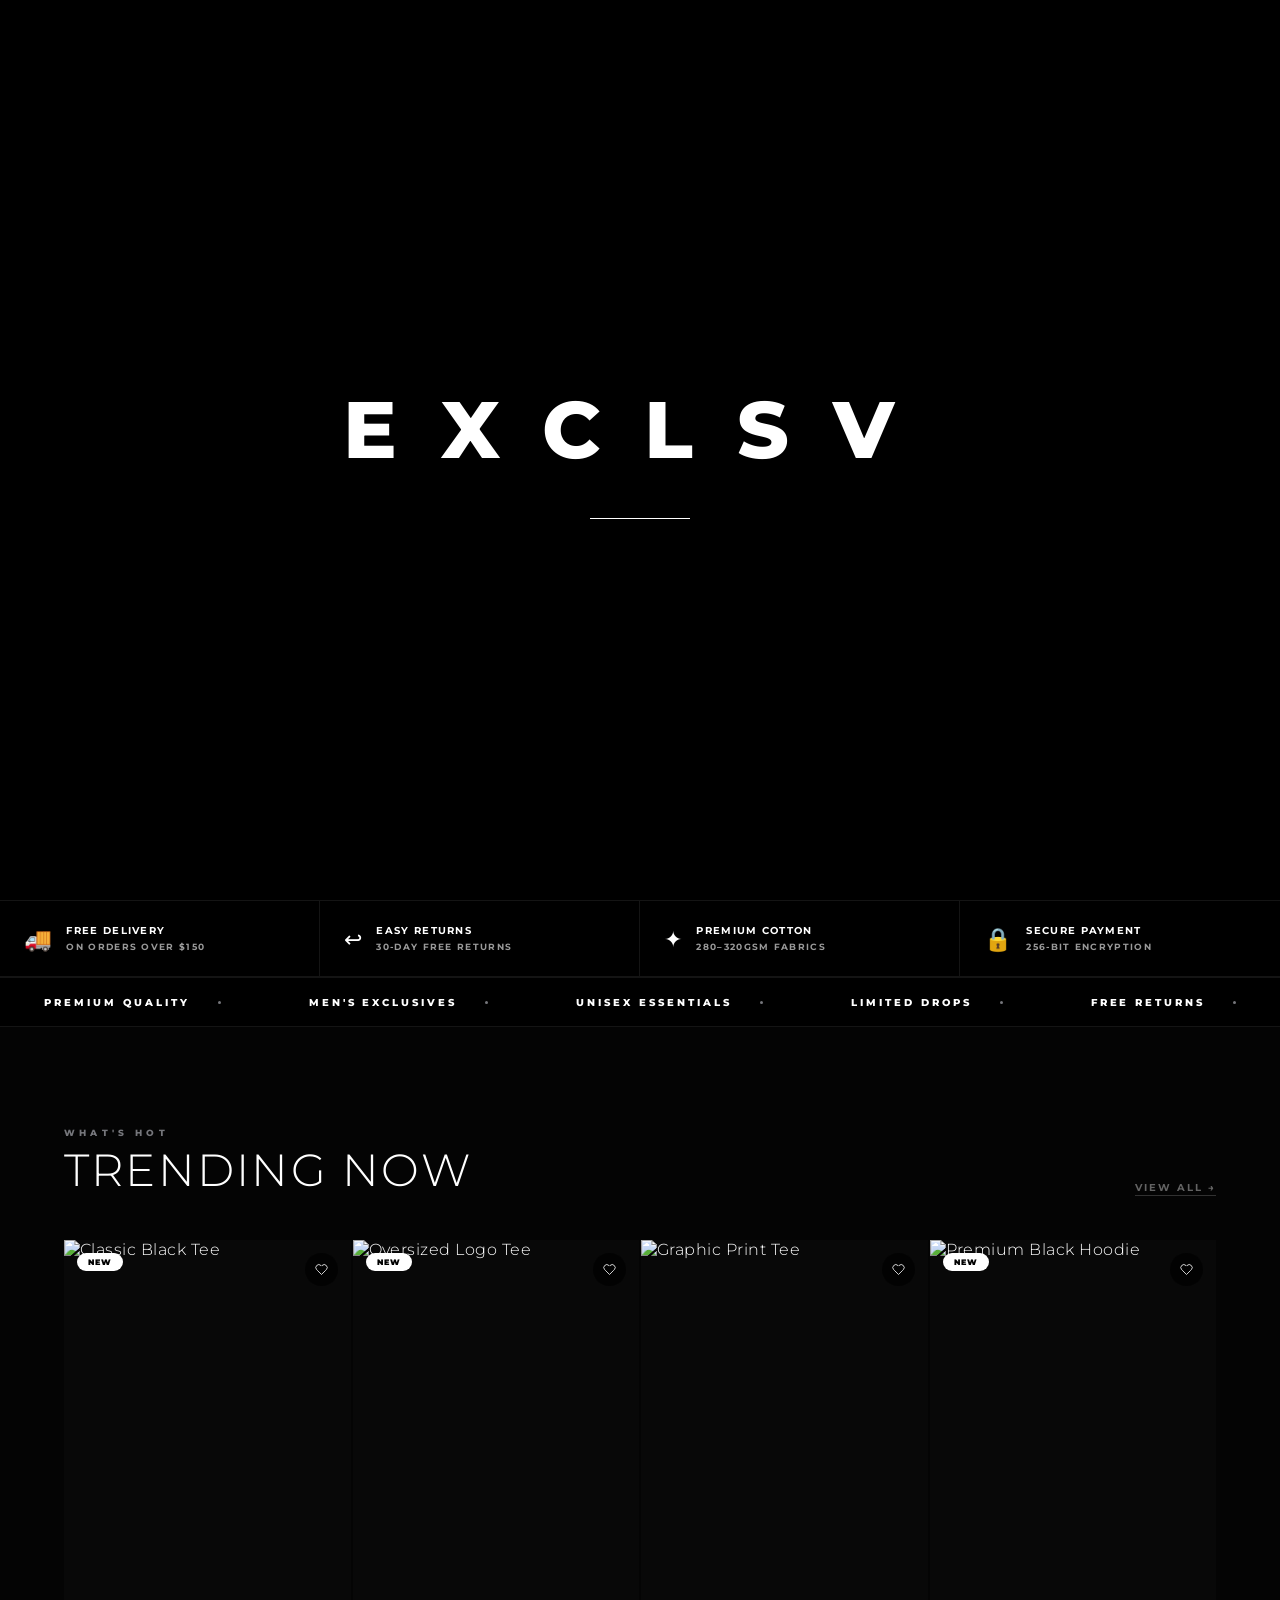
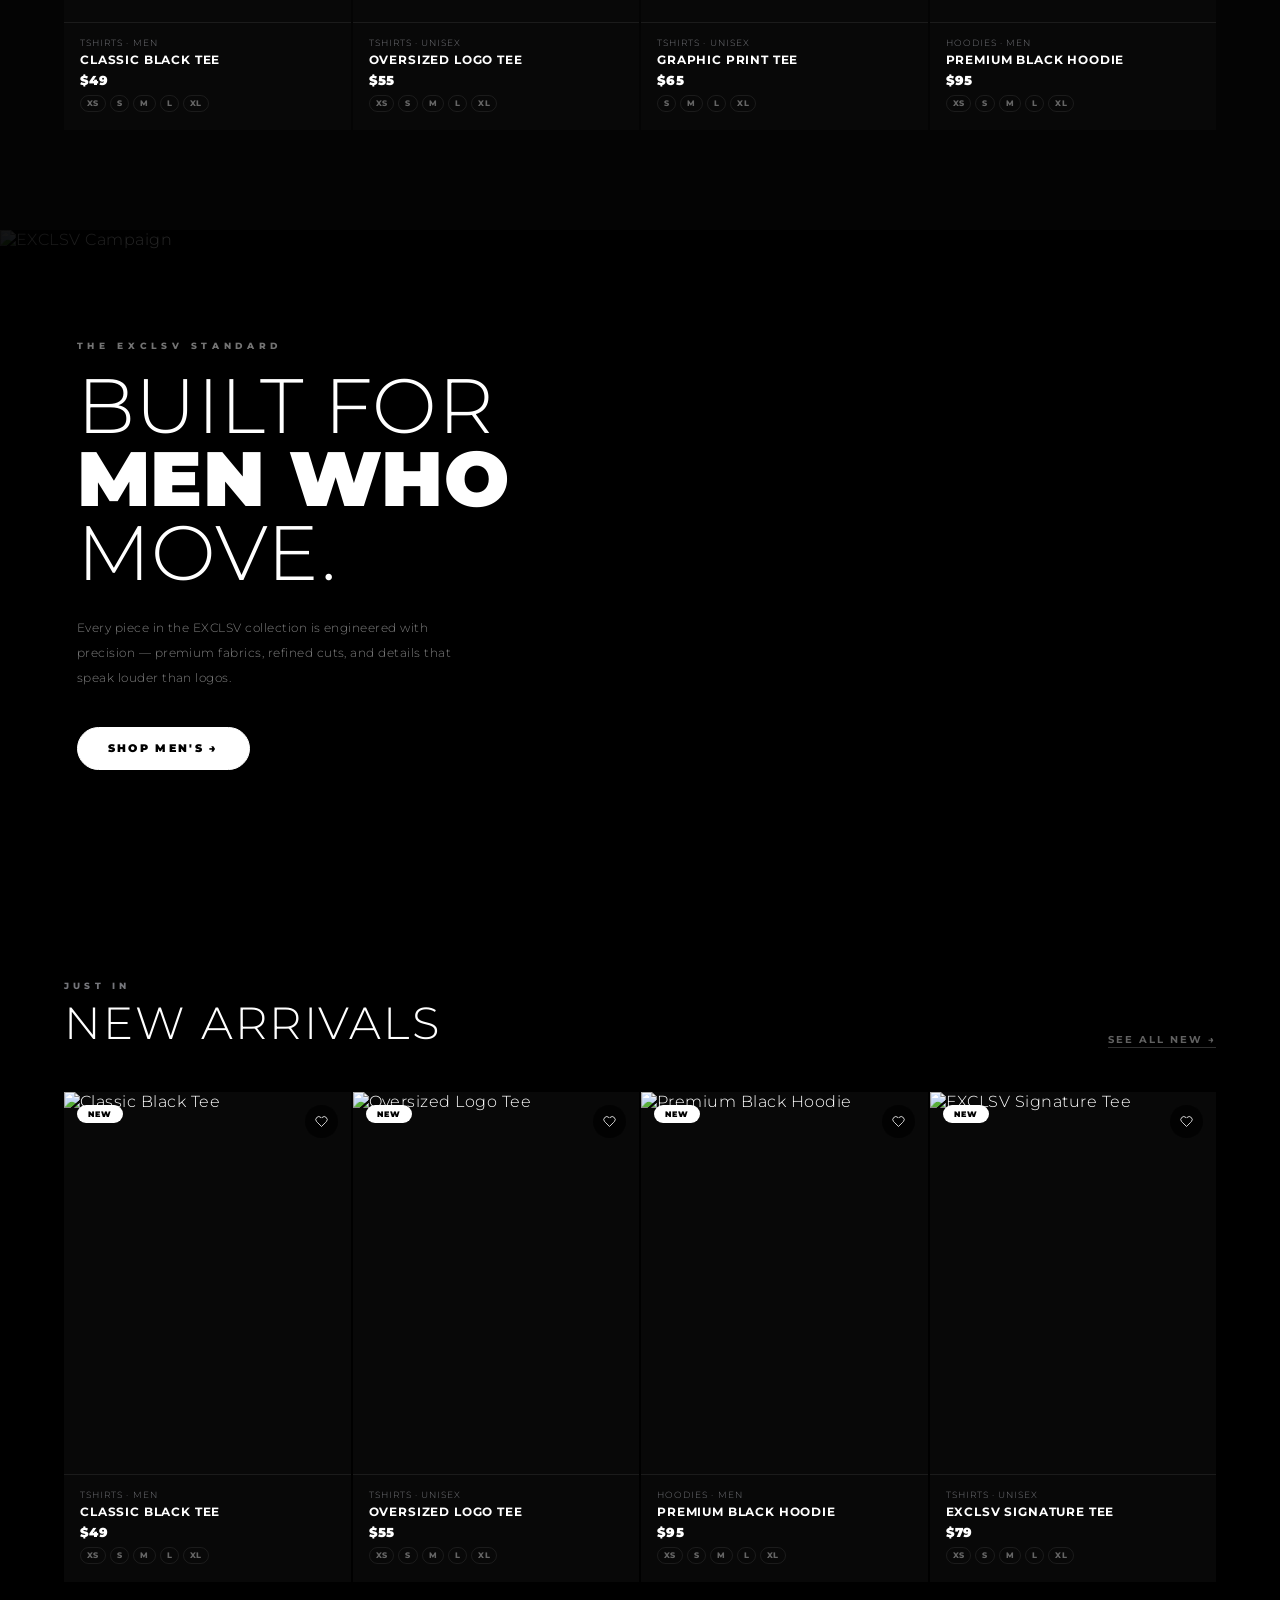
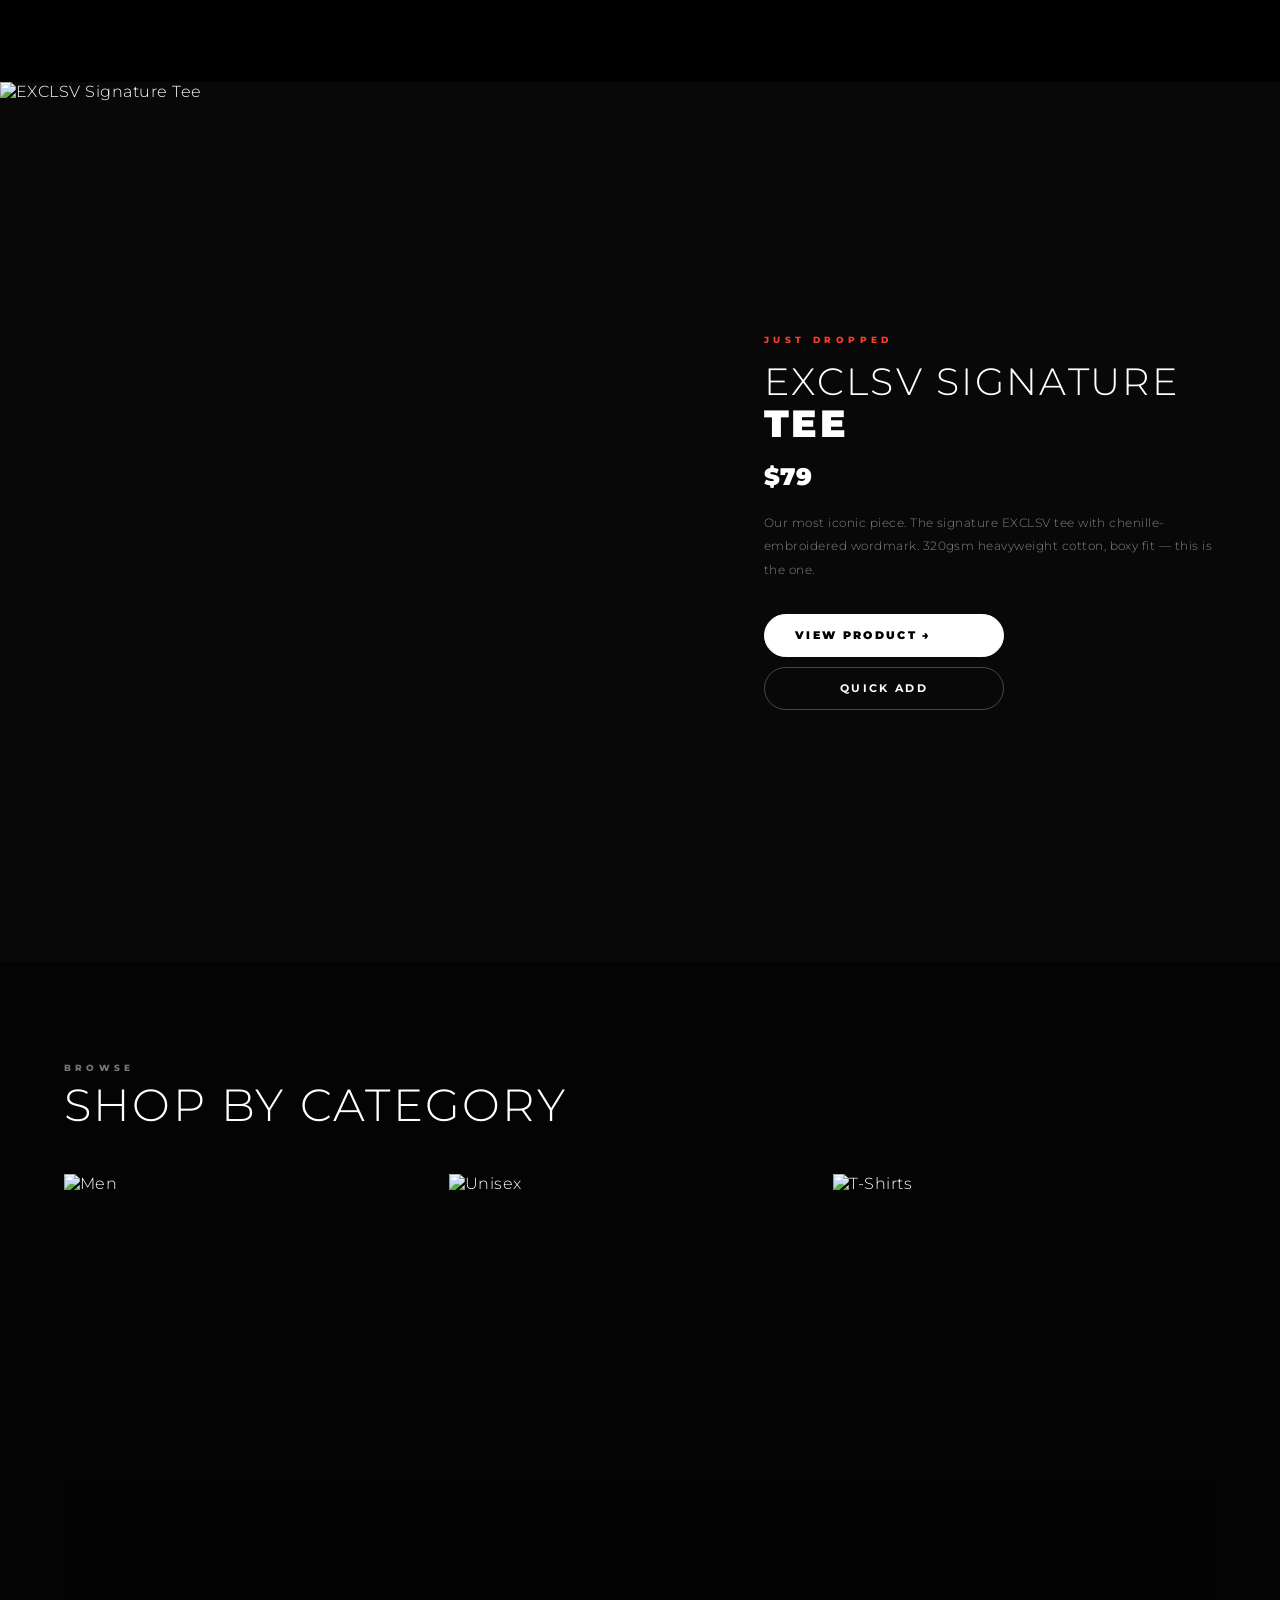
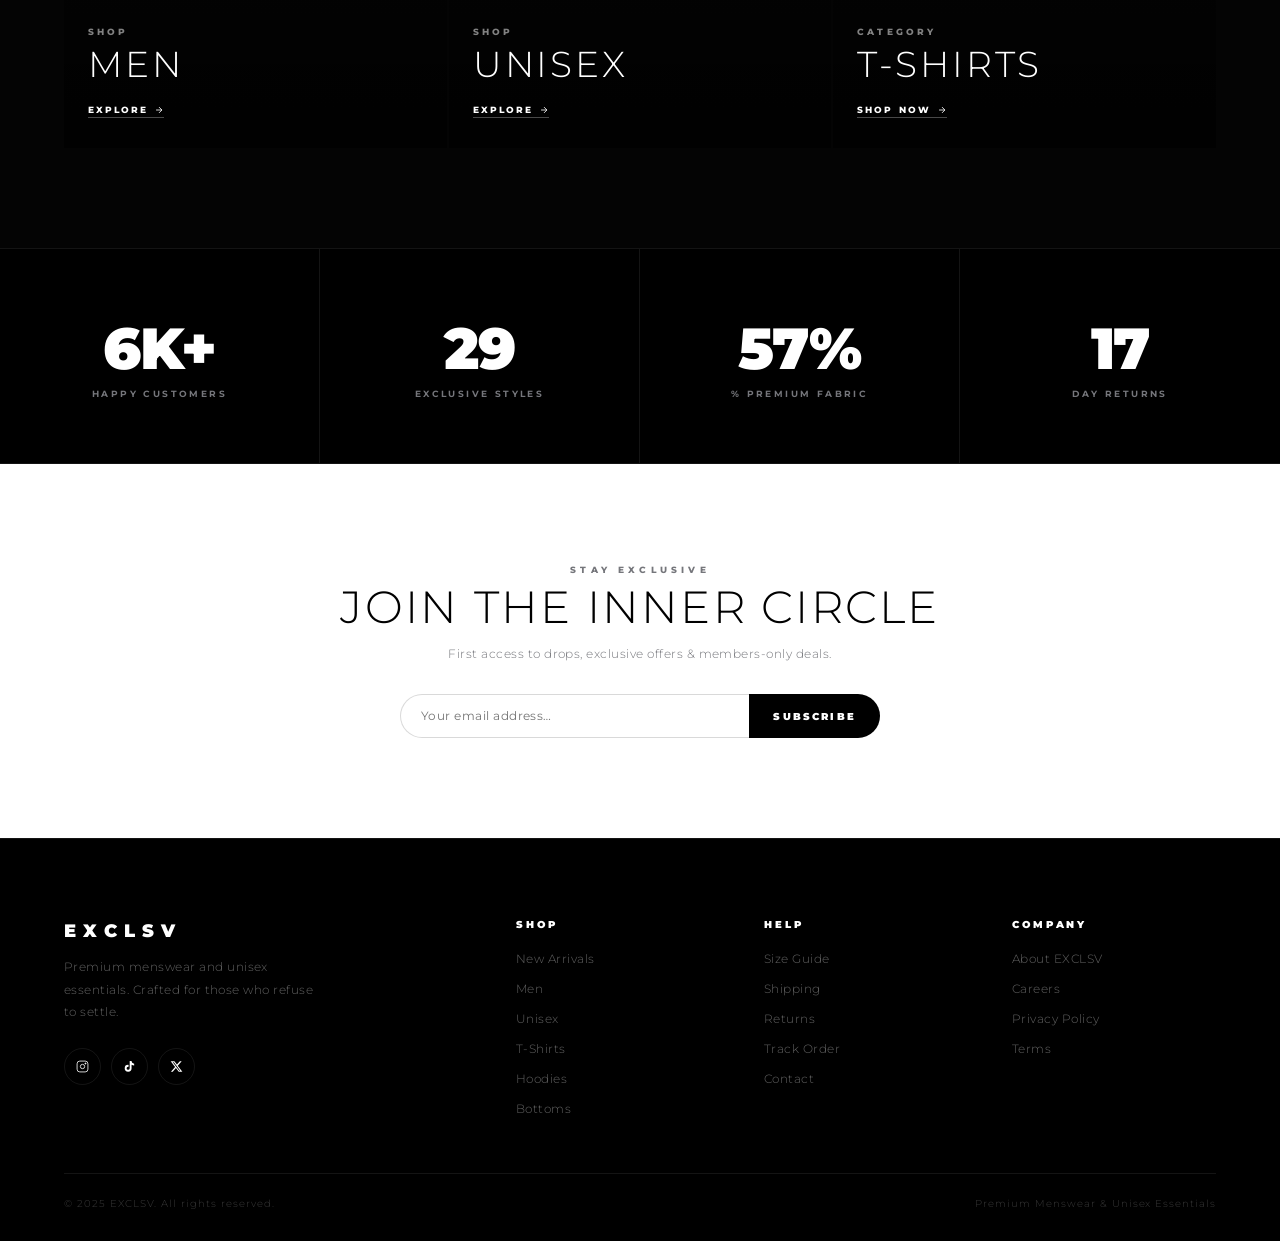
==== commit 6294bc93: "Add About & Contact pages, update nav links - Added about.html and contact.html as dedicated pages -" ====
--- a/index.html
+++ b/index.html
@@ -121,8 +121,8 @@
   <ul class="mnav-links">
     <li><a href="index.html" class="active">Home</a></li>
     <li><a href="shop.html">Drops</a></li>
-    <li><a href="shop.html#about">About Us</a></li>
-    <li><a href="shop.html#contact">Contact</a></li>
+    <li><a href="about.html">About Us</a></li>
+    <li><a href="contact.html">Contact</a></li>
   </ul>
   <div class="mnav-foot">
     <a href="#" class="soc"><svg width="13" height="13" viewBox="0 0 24 24" fill="none" stroke="currentColor" stroke-width="1.5"><rect x="2" y="2" width="20" height="20" rx="5"/><circle cx="12" cy="12" r="4"/><circle cx="17.5" cy="6.5" r="1" fill="currentColor"/></svg></a>
@@ -222,8 +222,8 @@
   <ul class="nav-ul">
     <li><a href="index.html" class="active">Home</a></li>
     <li><a href="shop.html">Drops</a></li>
-    <li><a href="shop.html#about">About Us</a></li>
-    <li><a href="shop.html#contact">Contact</a></li>
+    <li><a href="about.html">About Us</a></li>
+    <li><a href="contact.html">Contact</a></li>
   </ul>
   <div class="nav-acts">
     <button class="nav-btn" onclick="openSearch()"><svg width="17" height="17" viewBox="0 0 24 24" fill="none" stroke="currentColor" stroke-width="1.5"><circle cx="11" cy="11" r="8"/><path d="m21 21-4.35-4.35"/></svg></button>
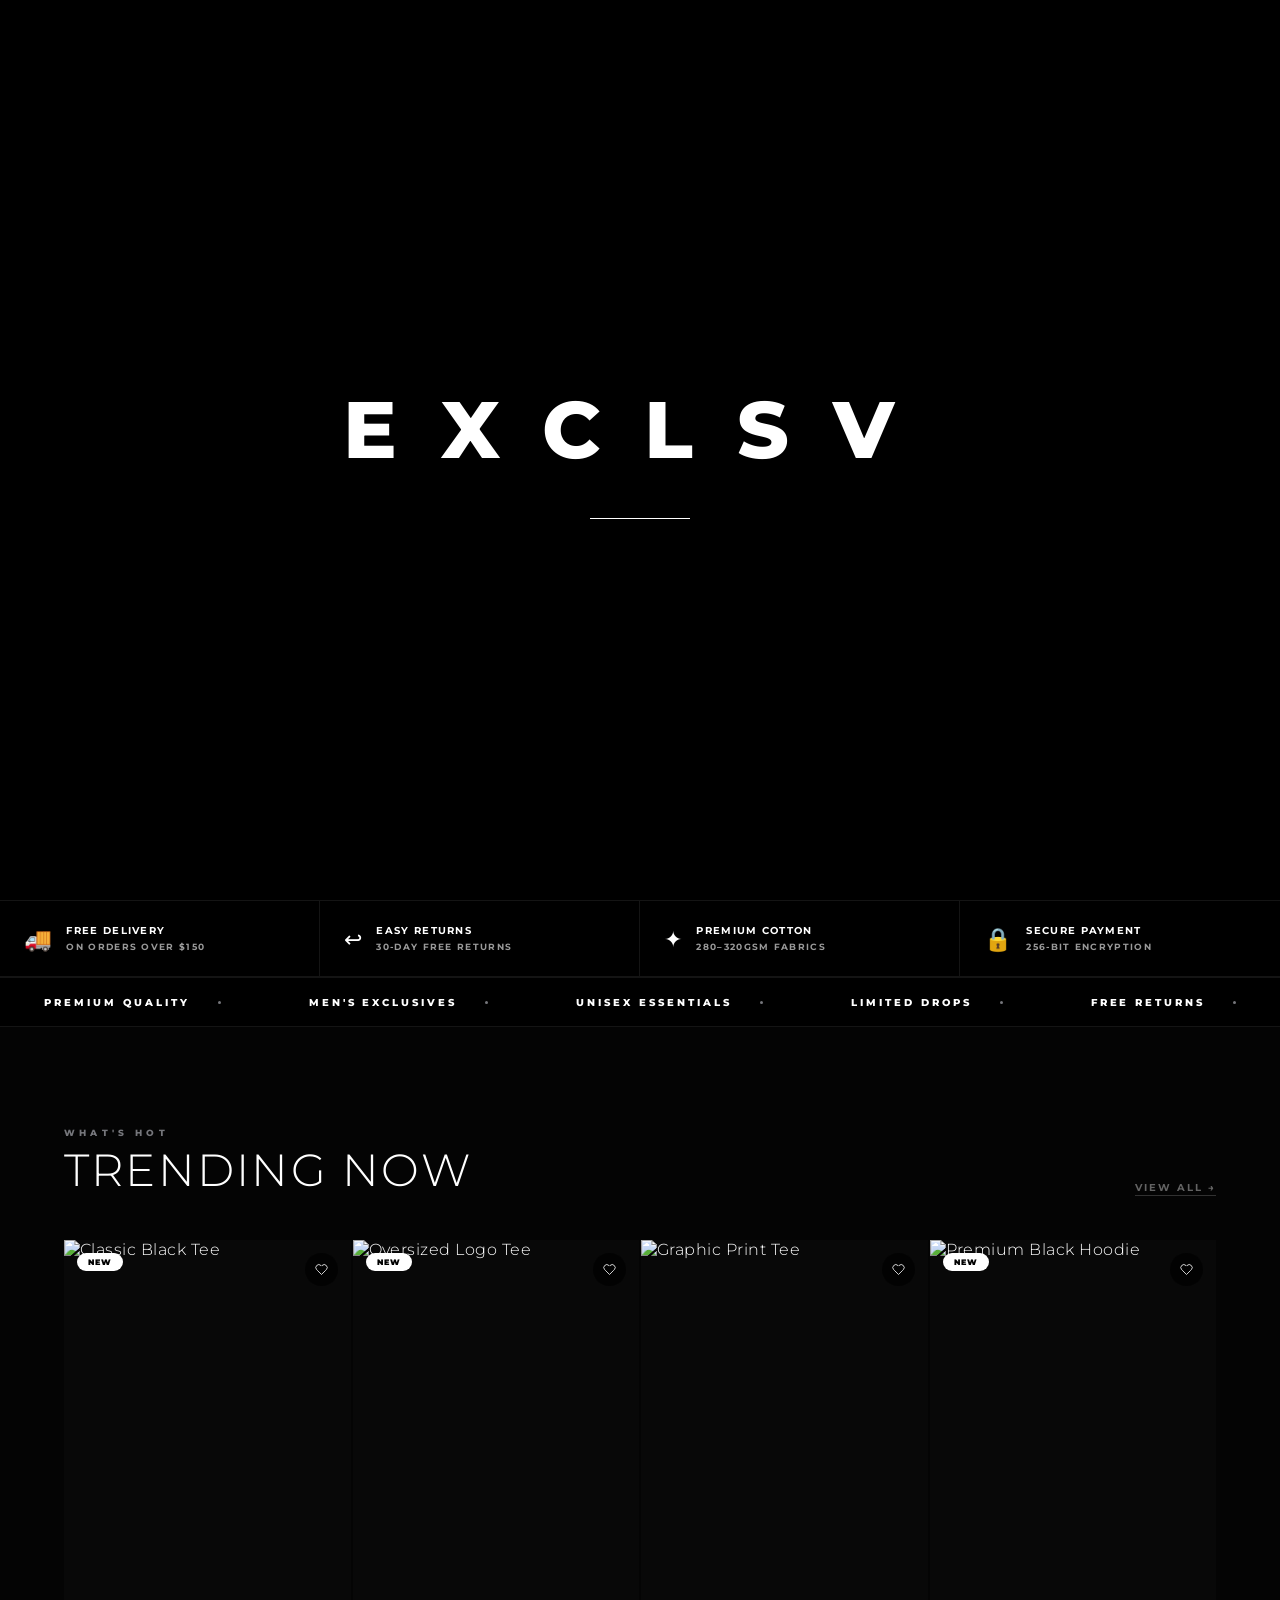
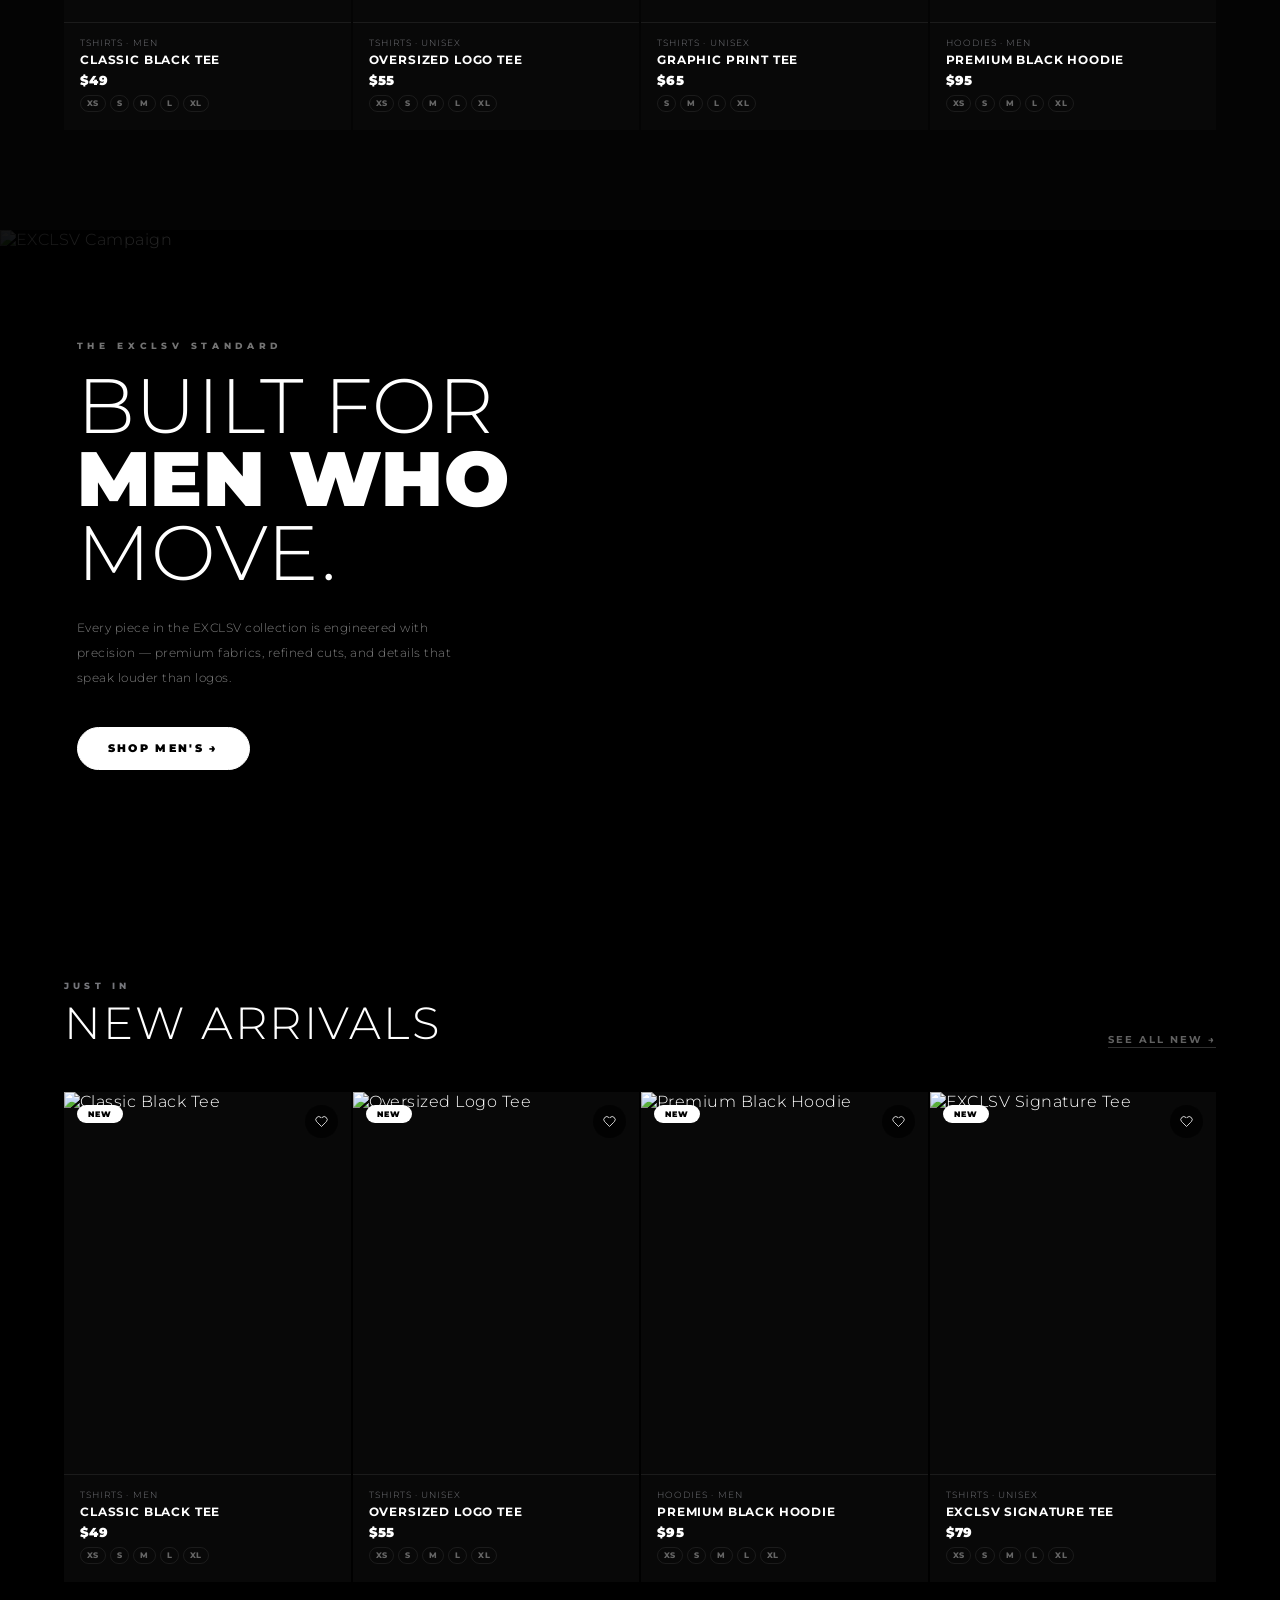
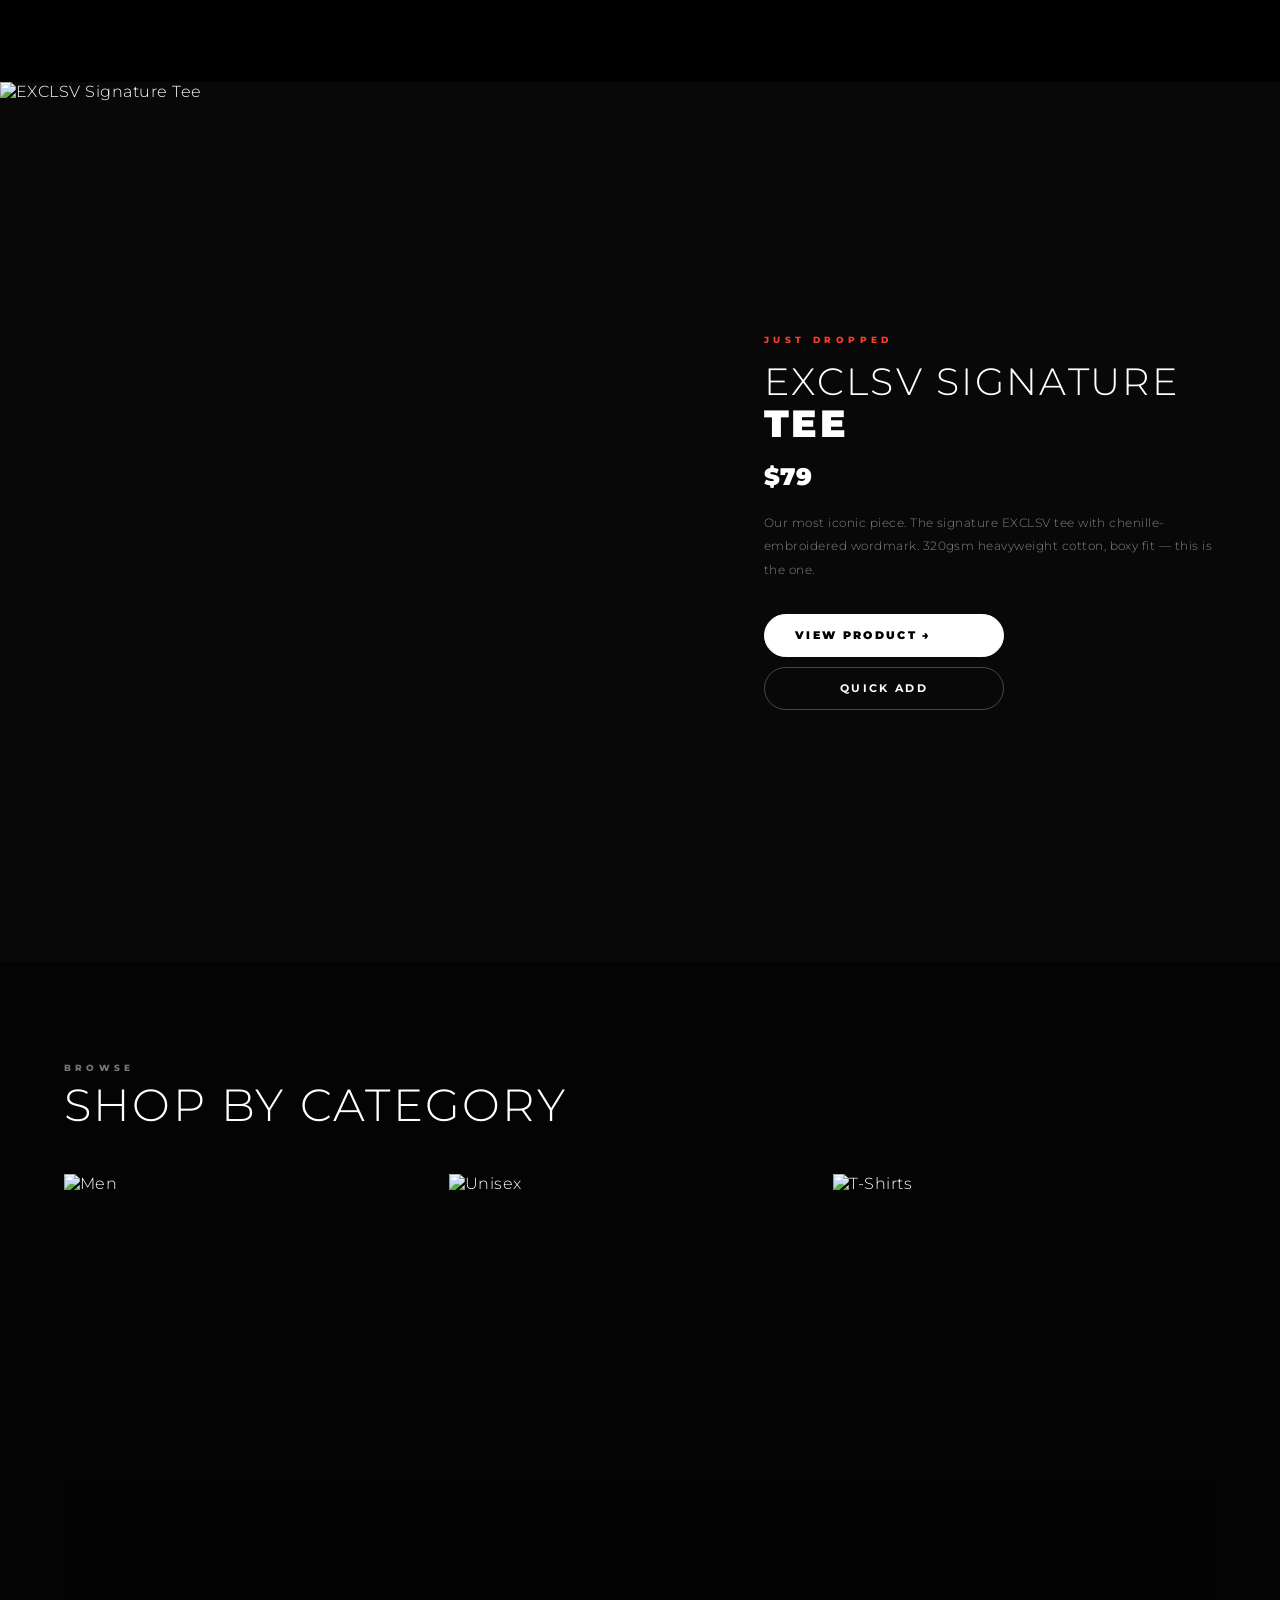
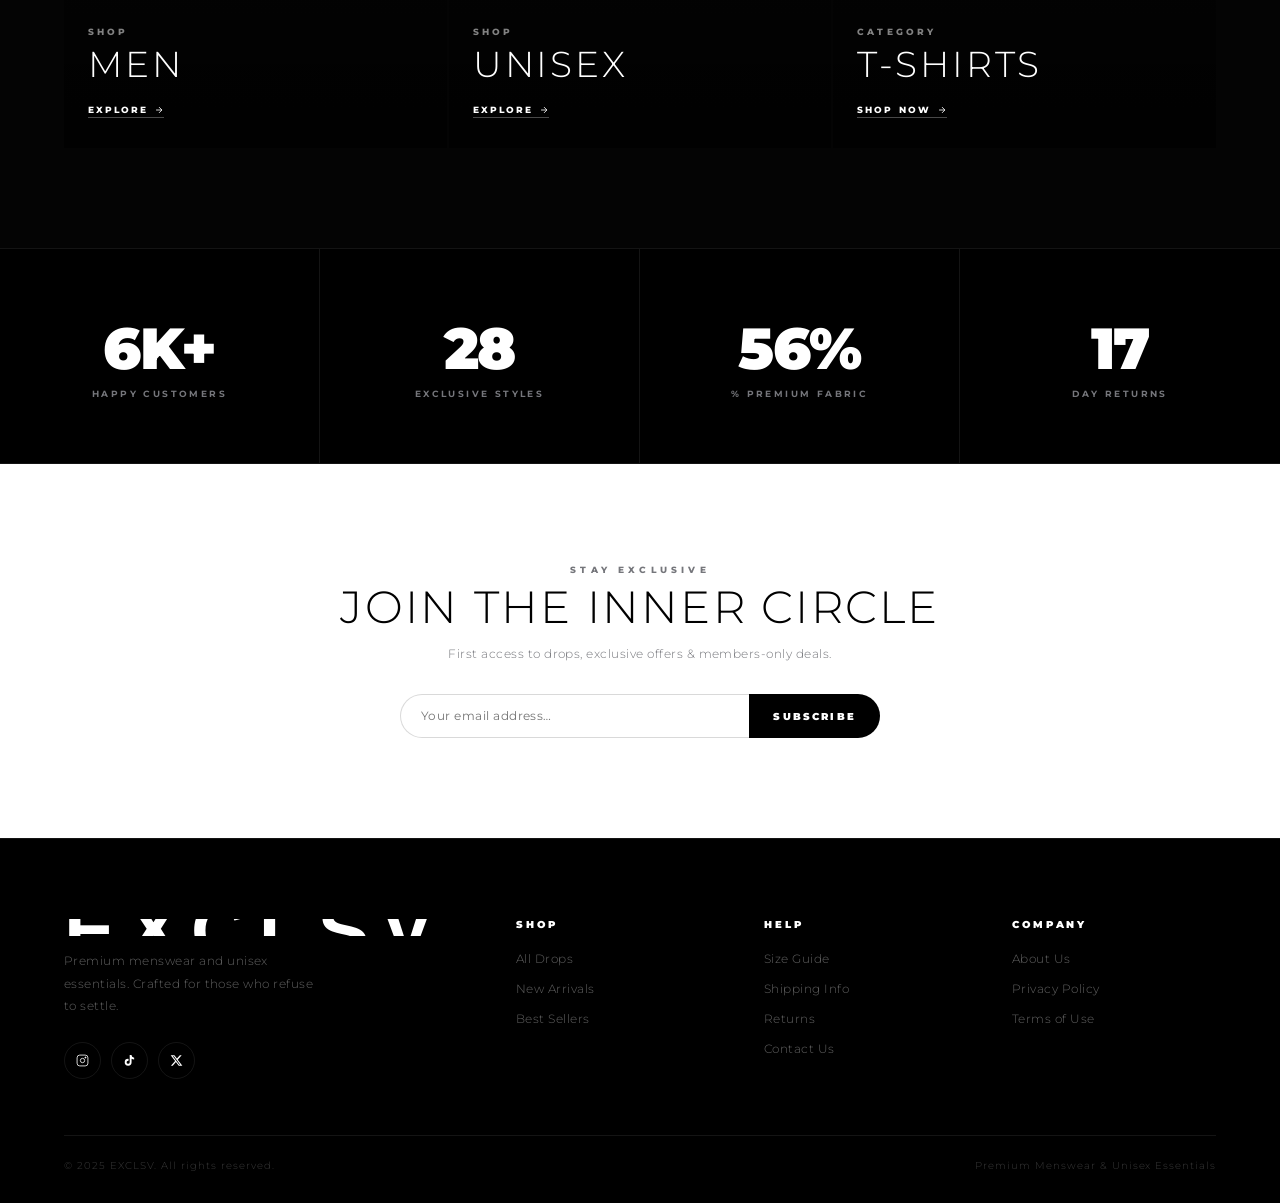
==== commit e5aa8fcc: "Add new pages, images, and update existing pages - Added privacy.html, returns.html, shipping.html, " ====
--- a/index.html
+++ b/index.html
@@ -218,7 +218,7 @@
 
 <!-- ═══ HEADER ═══ -->
 <header id="hdr">
-  <a href="index.html" class="nav-logo">EXCLSV</a>
+  <a href="index.html" class="nav-logo"><img src="img/logo.svg" alt="EXCLSV" style="height:19px;display:block"/></a>
   <ul class="nav-ul">
     <li><a href="index.html" class="active">Home</a></li>
     <li><a href="shop.html">Drops</a></li>
@@ -364,7 +364,7 @@
 <footer>
   <div class="ft-grid">
     <div>
-      <div class="ft-brand">EXCLSV</div>
+      <div class="ft-brand"><img src="img/logo.svg" alt="EXCLSV" style="height:17px;display:block;margin-bottom:4px"/></div>
       <p class="ft-desc">Premium menswear and unisex essentials. Crafted for those who refuse to settle.</p>
       <div class="ft-socials">
         <a href="#" class="soc"><svg width="13" height="13" viewBox="0 0 24 24" fill="none" stroke="currentColor" stroke-width="1.5"><rect x="2" y="2" width="20" height="20" rx="5"/><circle cx="12" cy="12" r="4"/><circle cx="17.5" cy="6.5" r="1" fill="currentColor"/></svg></a>
@@ -372,9 +372,9 @@
         <a href="#" class="soc"><svg width="13" height="13" viewBox="0 0 24 24" fill="currentColor"><path d="M18.244 2.25h3.308l-7.227 8.26 8.502 11.24H16.17l-5.214-6.817L4.99 21.75H1.68l7.73-8.835L1.254 2.25H8.08l4.713 6.231zm-1.161 17.52h1.833L7.084 4.126H5.117z"/></svg></a>
       </div>
     </div>
-    <div><p class="ft-ct">Shop</p><ul class="ft-ul"><li><a href="shop.html">New Arrivals</a></li><li><a href="shop.html?cat=men">Men</a></li><li><a href="shop.html?cat=unisex">Unisex</a></li><li><a href="shop.html?cat=tshirts">T-Shirts</a></li><li><a href="shop.html?cat=hoodies">Hoodies</a></li><li><a href="shop.html?cat=bottoms">Bottoms</a></li></ul></div>
-    <div><p class="ft-ct">Help</p><ul class="ft-ul"><li><a href="#">Size Guide</a></li><li><a href="#">Shipping</a></li><li><a href="#">Returns</a></li><li><a href="#">Track Order</a></li><li><a href="#">Contact</a></li></ul></div>
-    <div><p class="ft-ct">Company</p><ul class="ft-ul"><li><a href="#">About EXCLSV</a></li><li><a href="#">Careers</a></li><li><a href="#">Privacy Policy</a></li><li><a href="#">Terms</a></li></ul></div>
+    <div><p class="ft-ct">Shop</p><ul class="ft-ul"><li><a href="shop.html">All Drops</a></li><li><a href="shop.html">New Arrivals</a></li><li><a href="shop.html">Best Sellers</a></li></ul></div>
+    <div><p class="ft-ct">Help</p><ul class="ft-ul"><li><a href="sizeguide.html">Size Guide</a></li><li><a href="shipping.html">Shipping Info</a></li><li><a href="returns.html">Returns</a></li><li><a href="contact.html">Contact Us</a></li></ul></div>
+    <div><p class="ft-ct">Company</p><ul class="ft-ul"><li><a href="about.html">About Us</a></li><li><a href="privacy.html">Privacy Policy</a></li><li><a href="terms.html">Terms of Use</a></li></ul></div>
   </div>
   <div class="ft-btm"><span>© 2025 EXCLSV. All rights reserved.</span><span>Premium Menswear &amp; Unisex Essentials</span></div>
 </footer>
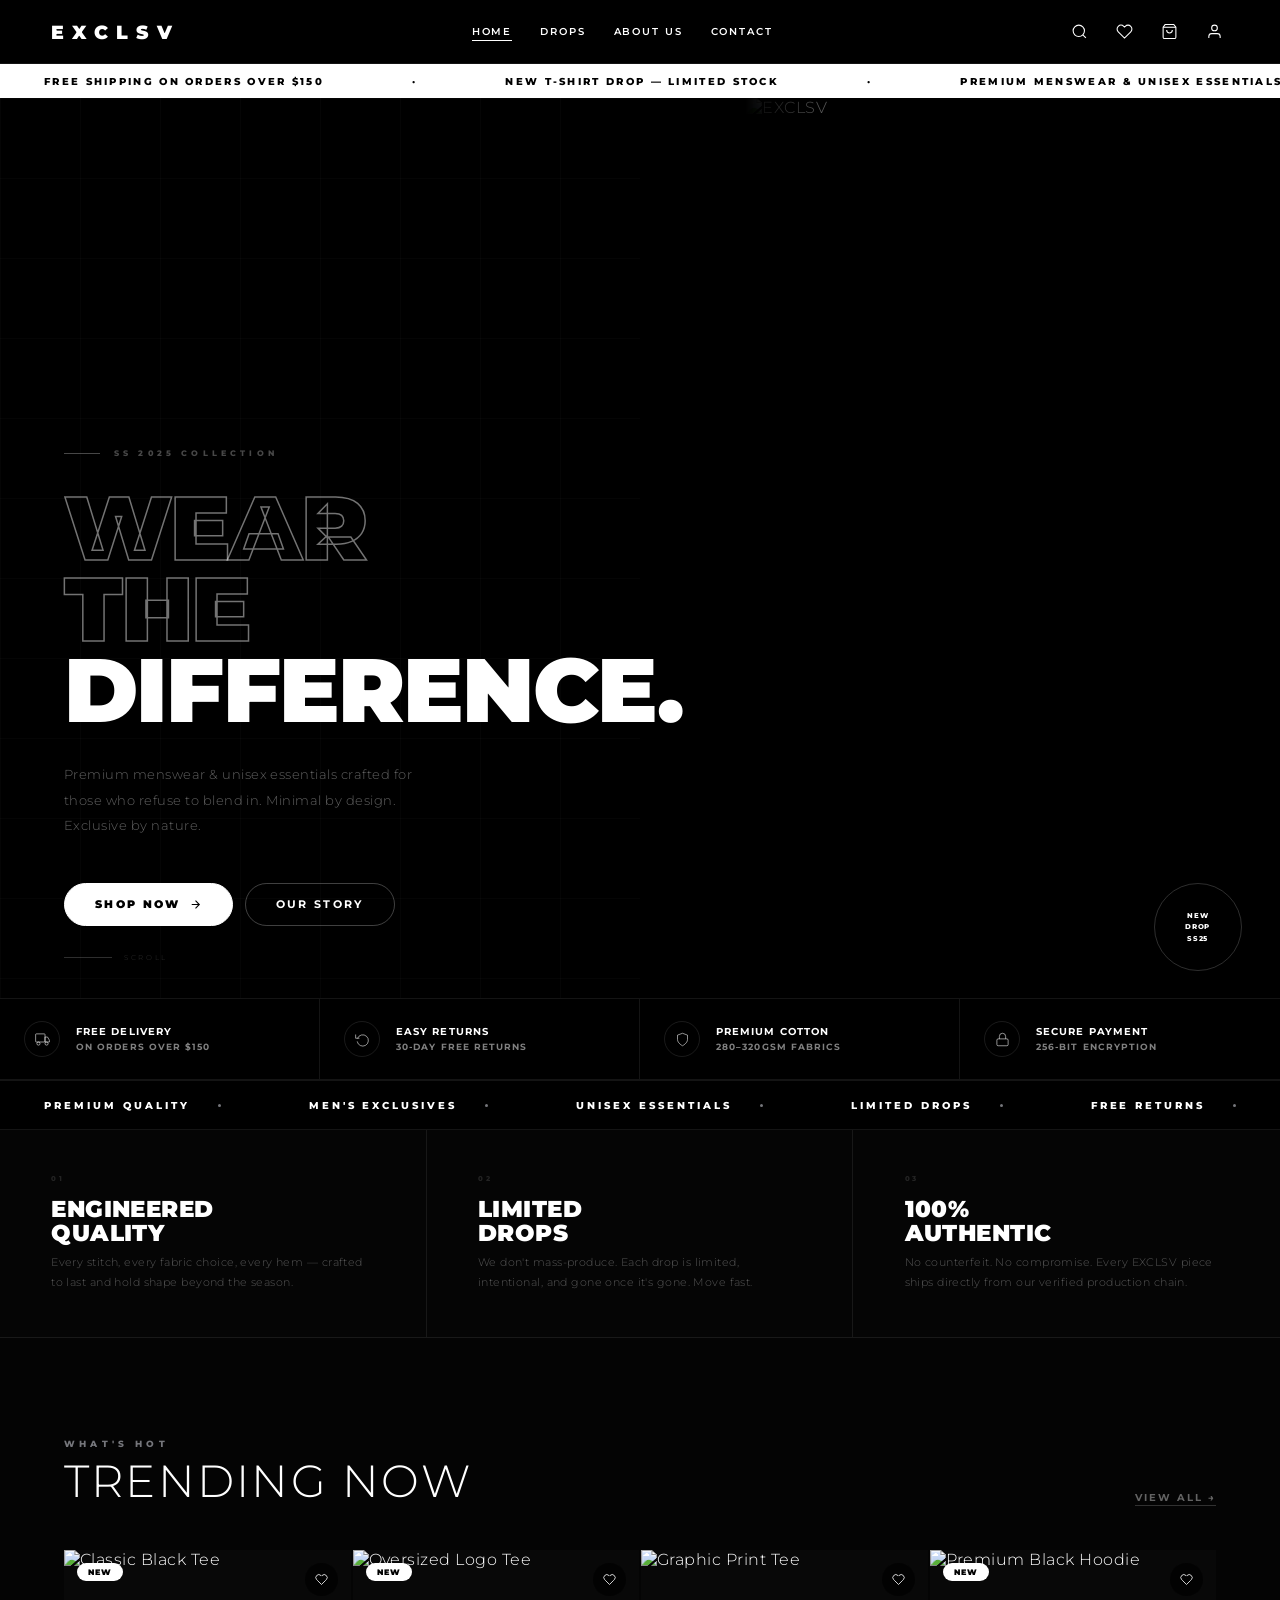
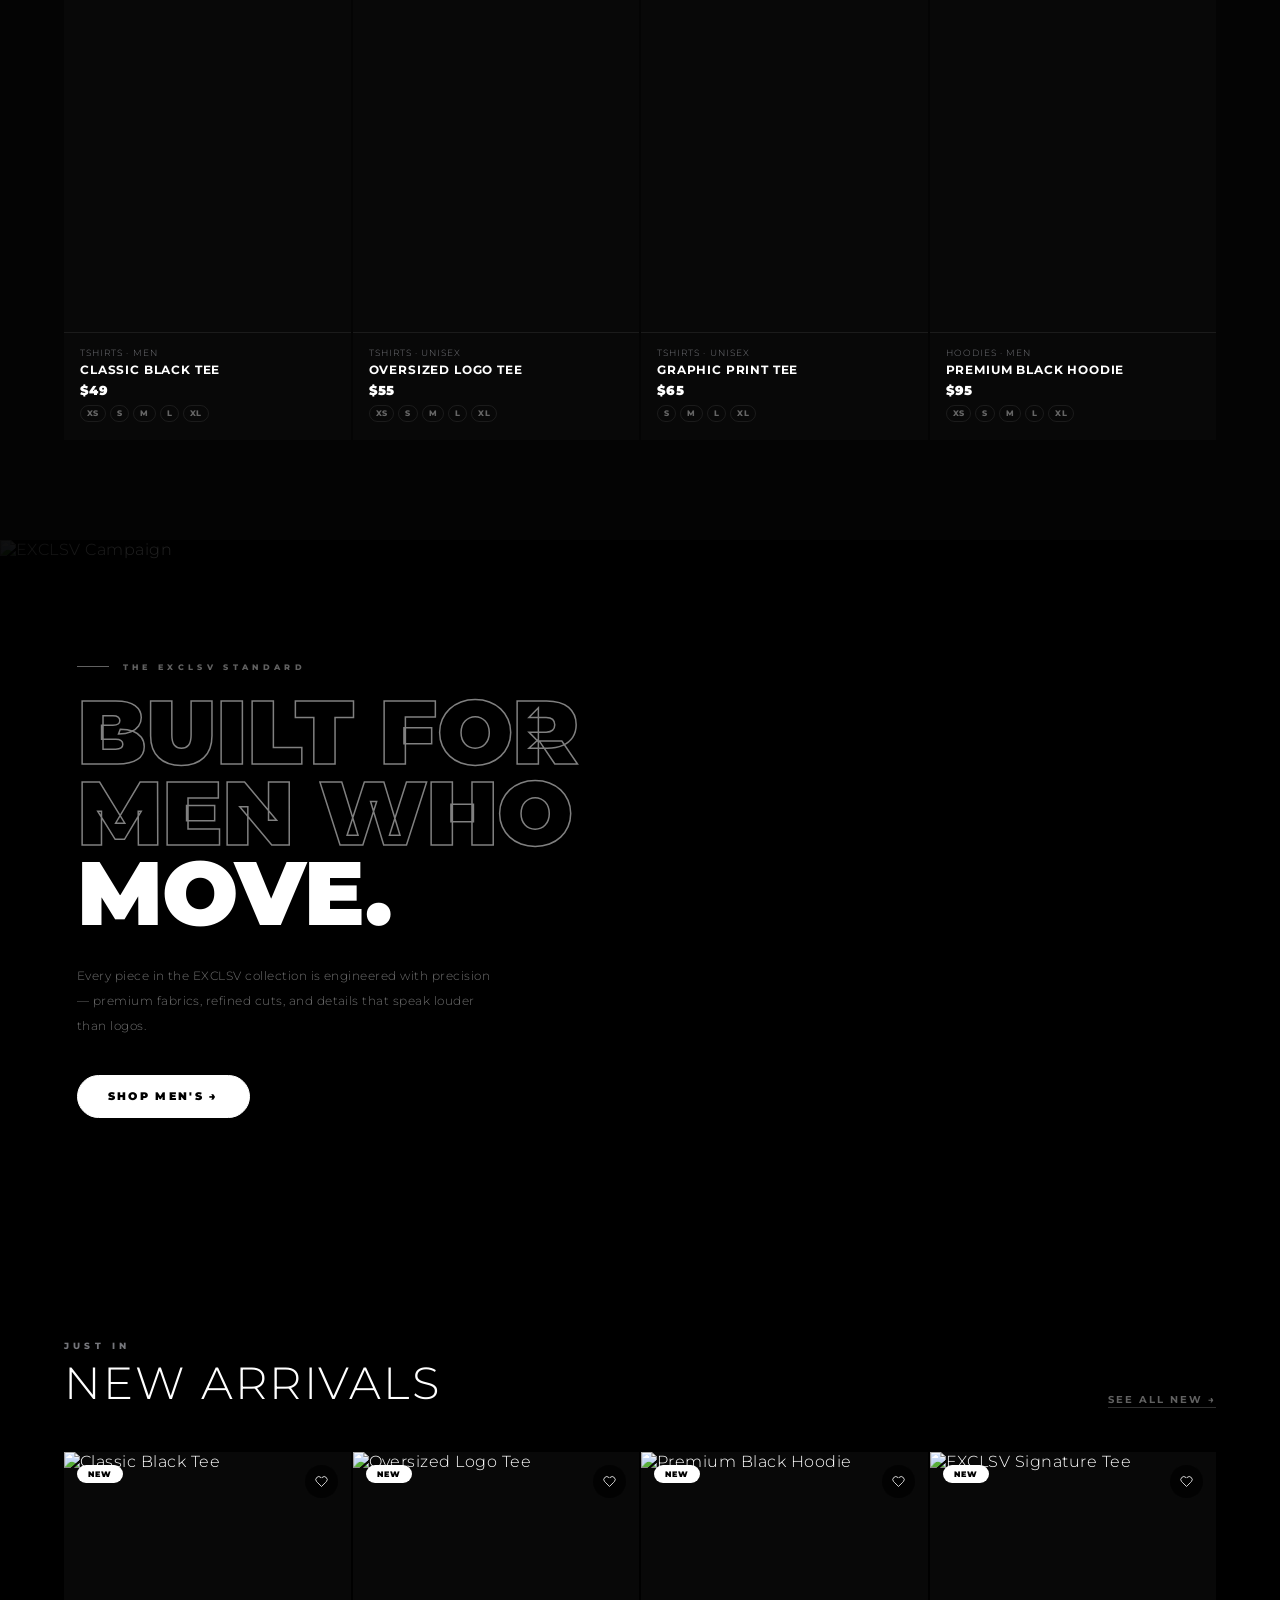
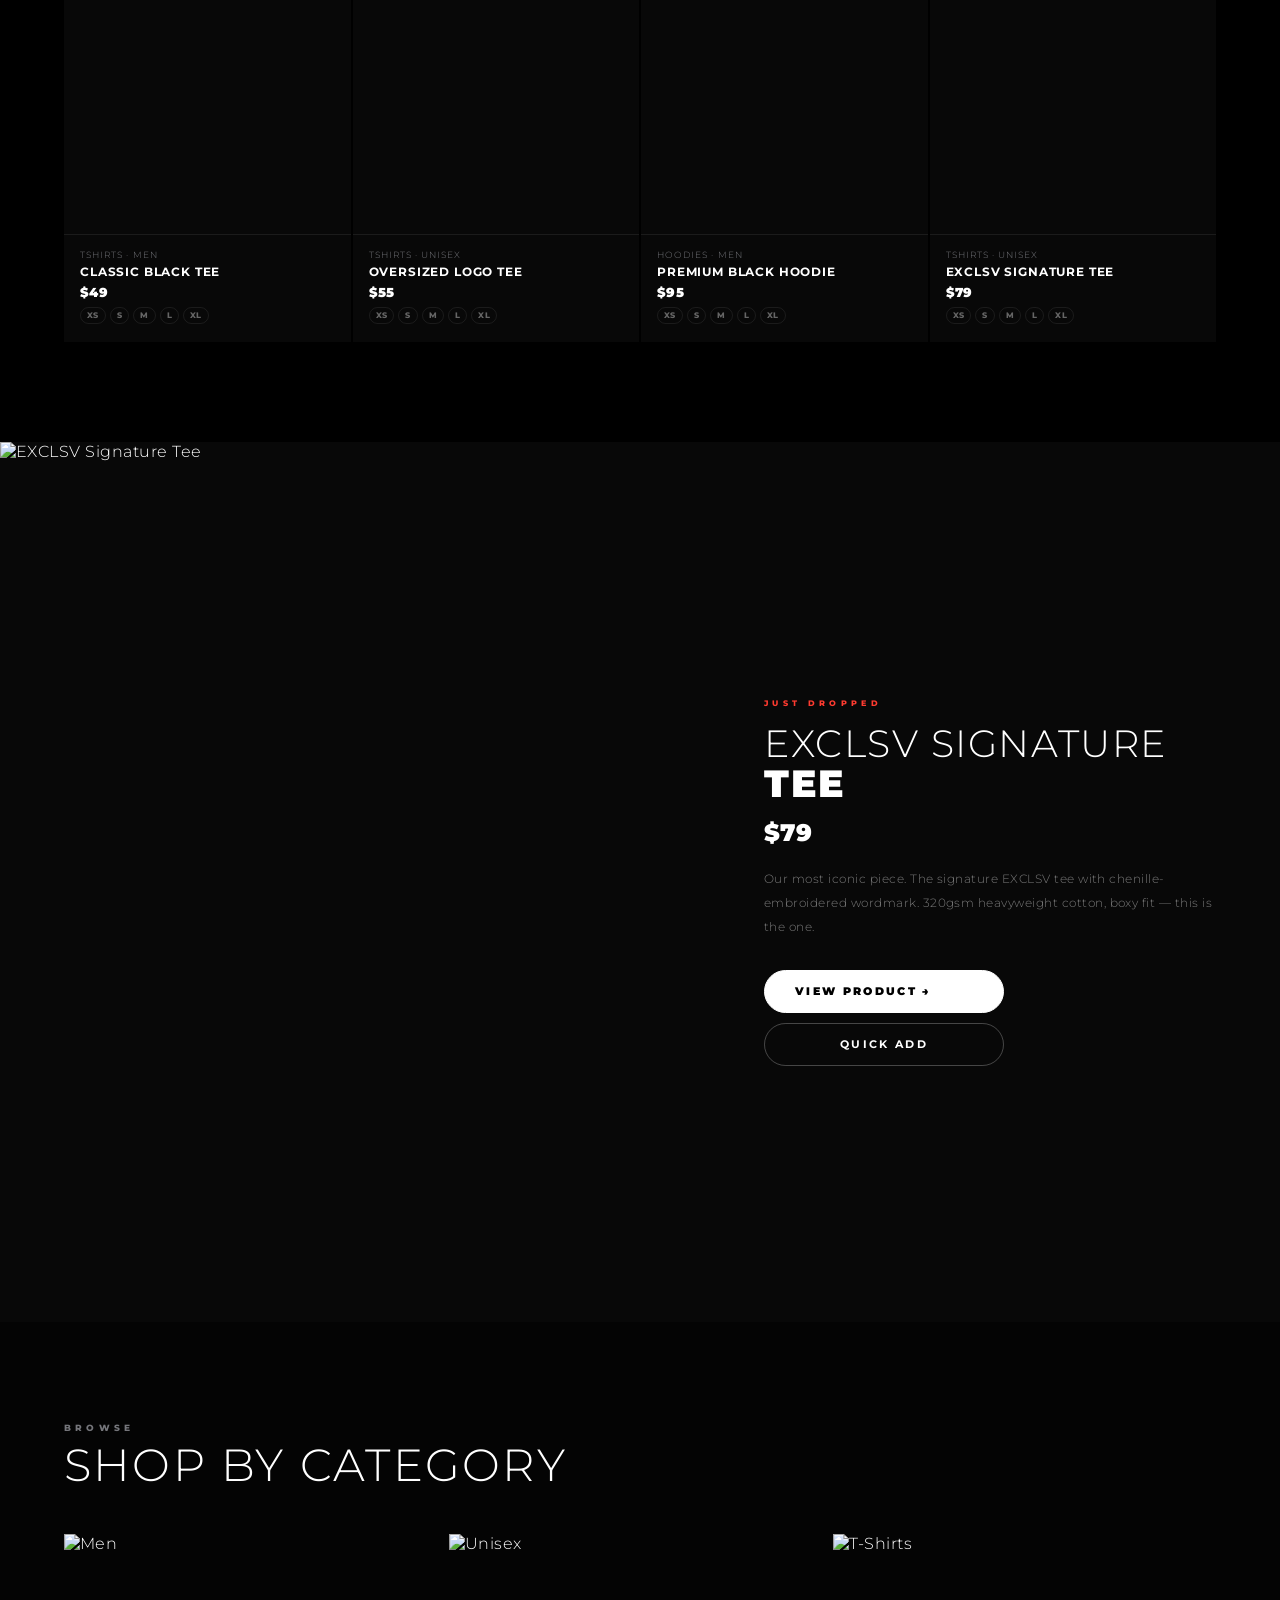
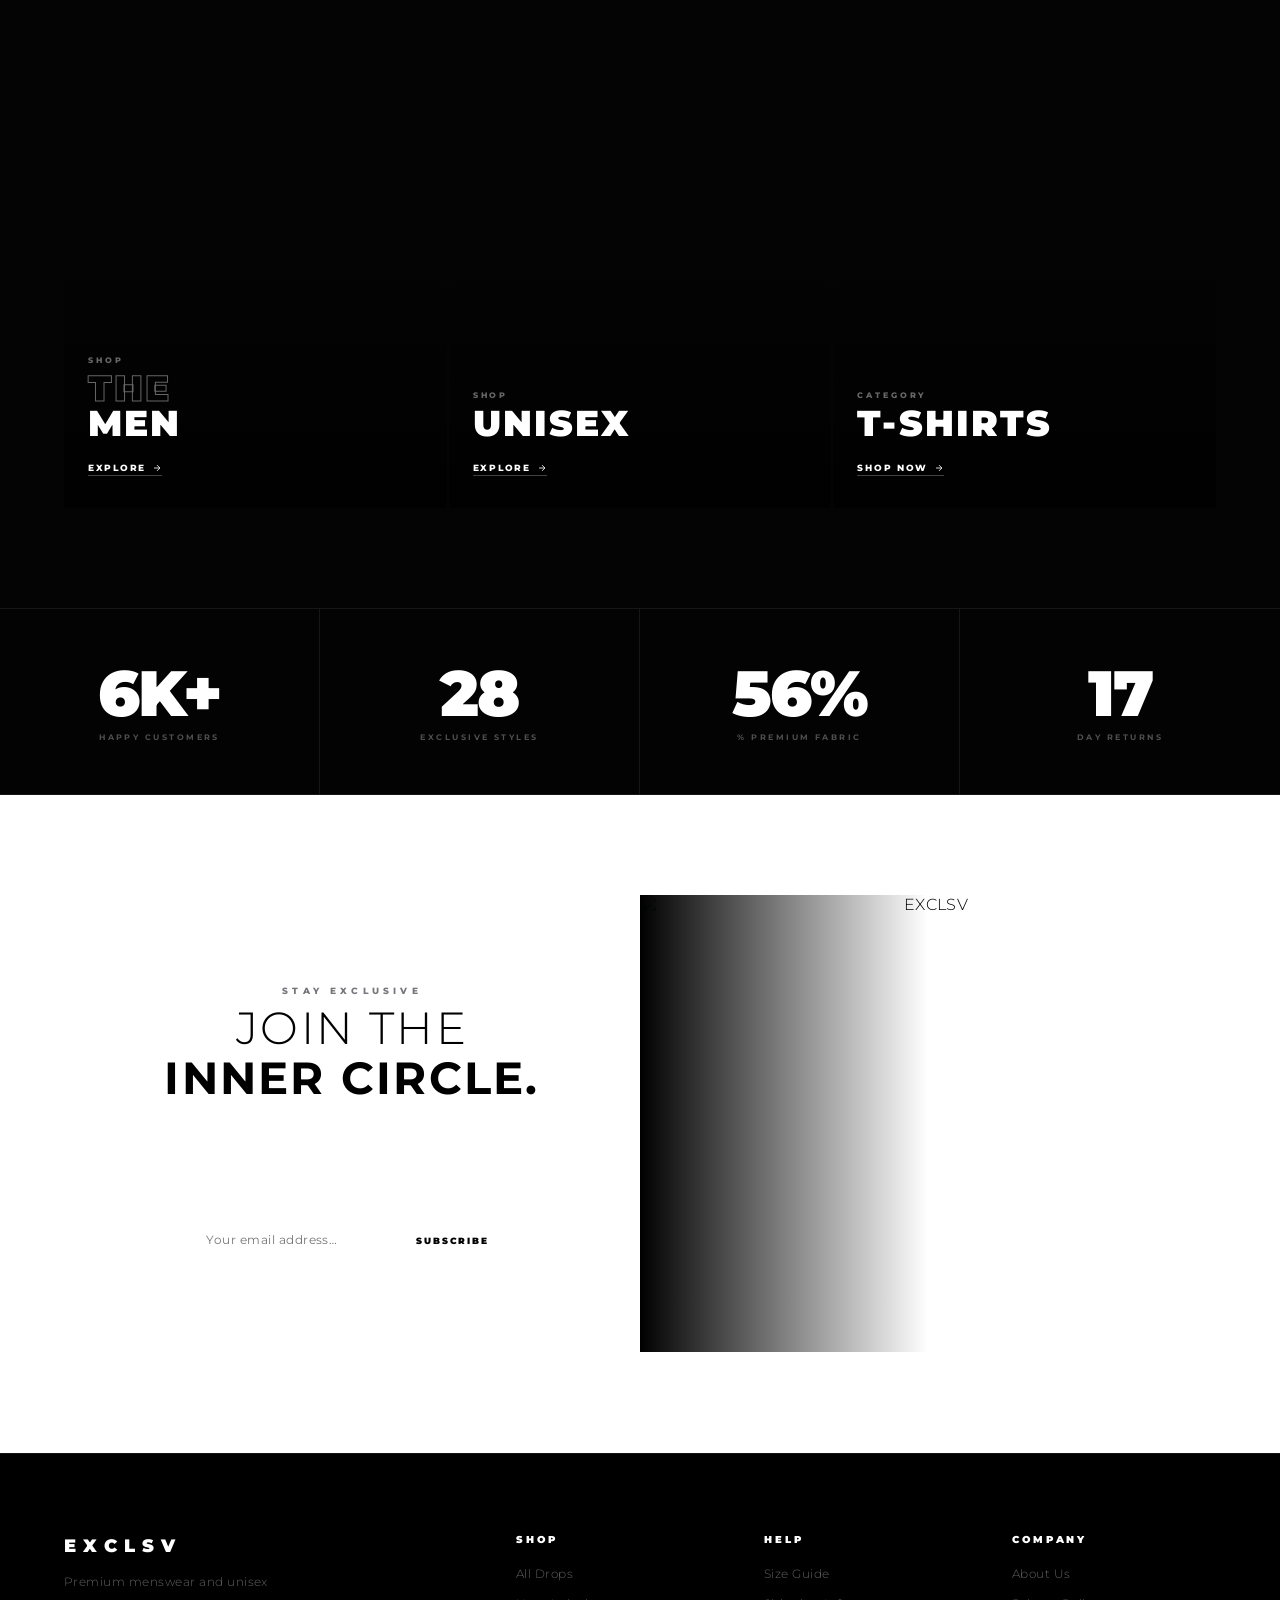
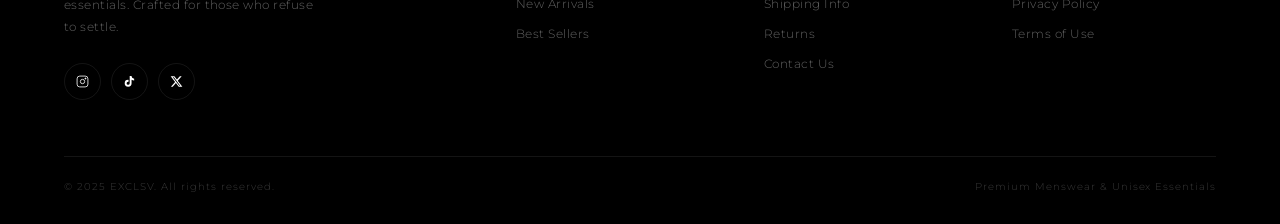
==== commit 953f18cd: "Add profile page and update all existing pages - Added profile.html - Updated about.html, contact.ht" ====
--- a/index.html
+++ b/index.html
@@ -6,96 +6,402 @@
 <link href="https://fonts.googleapis.com/css2?family=Montserrat:wght@300;400;500;600;700;800;900&display=swap" rel="stylesheet"/>
 <link rel="stylesheet" href="css/main.css"/>
 <style>
-/* ── HOME PAGE SPECIFIC ── */
-
-/* Hero */
-.hero{min-height:calc(100vh - var(--hh) - var(--ah));display:grid;grid-template-columns:1fr 1fr;overflow:hidden}
-.hero-txt{display:flex;flex-direction:column;justify-content:center;padding:80px clamp(32px,5vw,80px);position:relative;z-index:2}
-.h-tag{display:inline-flex;align-items:center;gap:10px;font-size:.58rem;font-weight:800;letter-spacing:.45em;text-transform:uppercase;color:var(--gray);margin-bottom:24px;animation:fuUp .9s ease both}
-.h-tag-line{width:28px;height:1px;background:var(--gray)}
-.h-title{font-size:clamp(3rem,5.5vw,6.5rem);font-weight:300;line-height:.96;text-transform:uppercase;margin-bottom:28px;animation:fuUp .9s .12s ease both}
-.h-title strong{font-weight:900;display:block}
-.h-sub{font-size:.78rem;line-height:2;color:rgba(255,255,255,.48);max-width:360px;margin-bottom:44px;animation:fuUp .9s .26s ease both}
-.h-cta{display:flex;gap:12px;flex-wrap:wrap;animation:fuUp .9s .4s ease both}
-.hero-scroll{position:absolute;bottom:28px;left:clamp(32px,5vw,80px);display:flex;align-items:center;gap:12px;font-size:.56rem;letter-spacing:.32em;text-transform:uppercase;color:rgba(255,255,255,.26);animation:fuUp .9s .6s ease both}
-.scroll-line{width:0;height:1px;background:rgba(255,255,255,.26);animation:lineGrow 1.5s 1.8s ease both}
-@keyframes lineGrow{to{width:40px}}
-.hero-img{position:relative;overflow:hidden}
-.hero-img img{height:100%;transform:scale(1.06);transition:transform 9s ease;object-position:center top}
-.hero-img:hover img{transform:scale(1)}
-.hero-grad{position:absolute;inset:0;background:linear-gradient(to right,var(--black) 0%,transparent 38%)}
-.hero-stamp{position:absolute;bottom:36px;right:36px;width:88px;height:88px;border-radius:50%;border:1px solid rgba(255,255,255,.2);display:flex;flex-direction:column;align-items:center;justify-content:center;text-align:center;font-size:.48rem;font-weight:800;letter-spacing:.14em;text-transform:uppercase;line-height:1.7;animation:spin 18s linear infinite}
-@keyframes spin{to{transform:rotate(360deg)}}
-
-/* Trust Bar */
-.trust{display:grid;grid-template-columns:repeat(4,1fr);border-top:1px solid var(--border);border-bottom:1px solid var(--border)}
-.trust-item{padding:22px 24px;border-right:1px solid var(--border);display:flex;align-items:center;gap:14px}
-.trust-item:last-child{border-right:none}
-.trust-icon{font-size:1.4rem;flex-shrink:0}
-.trust-text{font-size:.58rem;font-weight:700;letter-spacing:.14em;text-transform:uppercase;line-height:1.6;color:rgba(255,255,255,.6)}
-.trust-text span{display:block;color:var(--white);font-size:.65rem}
-
-/* Horizontal scroll cards */
-.hscroll{display:grid;grid-template-columns:repeat(4,1fr);gap:2px}
-
-/* Editorial Banner */
-.editorial{position:relative;height:min(75vh,650px);overflow:hidden;display:flex;align-items:center}
-.editorial>img{position:absolute;inset:0;height:100%;object-position:center;transition:transform 9s ease}
-.editorial:hover>img{transform:scale(1.04)}
-.ed-ov{position:absolute;inset:0;background:linear-gradient(135deg,rgba(0,0,0,.92) 0%,rgba(0,0,0,.1) 100%)}
-.ed-cont{position:relative;z-index:2;padding:0 clamp(24px,6vw,100px);max-width:min(620px,90vw)}
-.ed-eye{font-size:.58rem;font-weight:800;letter-spacing:.5em;text-transform:uppercase;color:rgba(255,255,255,.45);margin-bottom:18px}
-.ed-title{font-size:clamp(2.5rem,6vw,5.5rem);font-weight:300;text-transform:uppercase;line-height:.96;margin-bottom:26px}
-.ed-title strong{font-weight:900}
-.ed-desc{font-size:.78rem;line-height:2;color:rgba(255,255,255,.5);margin-bottom:36px;max-width:400px}
-
-/* Spotlight */
-.spotlight{display:grid;grid-template-columns:55% 45%}
-.sp-img{position:relative;overflow:hidden;aspect-ratio:4/5}
-.sp-img img{height:100%;transition:transform 8s ease}
-.spotlight:hover .sp-img img{transform:scale(1.04)}
-.sp-grad{position:absolute;inset:0;background:linear-gradient(to right,transparent 70%,var(--dark))}
-.sp-info{background:var(--dark);display:flex;flex-direction:column;justify-content:center;padding:clamp(40px,6vw,80px) clamp(32px,5vw,60px)}
-.sp-label{font-size:.55rem;font-weight:800;letter-spacing:.5em;text-transform:uppercase;color:var(--red);margin-bottom:16px}
-.sp-name{font-size:clamp(1.8rem,3vw,2.8rem);font-weight:300;text-transform:uppercase;letter-spacing:.06em;line-height:1.1;margin-bottom:16px}
-.sp-name strong{font-weight:900}
-.sp-price{font-size:1.5rem;font-weight:900;margin-bottom:20px}
-.sp-desc{font-size:.76rem;line-height:1.95;color:rgba(255,255,255,.5);margin-bottom:32px}
-.sp-actions{display:flex;flex-direction:column;gap:10px;max-width:240px}
-
-/* Category Cards */
-.cat-grid{display:grid;grid-template-columns:repeat(3,1fr);gap:2px}
-.cat-card{position:relative;aspect-ratio:2/3;overflow:hidden;cursor:pointer;display:block}
-.cat-card img{height:100%;transition:transform .85s cubic-bezier(.25,.46,.45,.94)}
-.cat-card:hover img{transform:scale(1.08)}
-.cat-ov{position:absolute;inset:0;background:linear-gradient(to top,rgba(0,0,0,.85) 0%,transparent 55%)}
-.cat-label{position:absolute;bottom:0;left:0;right:0;padding:30px 24px}
-.cat-tag{font-size:.55rem;font-weight:800;letter-spacing:.35em;text-transform:uppercase;color:rgba(255,255,255,.5);margin-bottom:5px}
-.cat-name{font-size:clamp(1.5rem,2.8vw,2.4rem);font-weight:300;text-transform:uppercase;letter-spacing:.08em;margin-bottom:12px}
-.cat-link{display:inline-flex;align-items:center;gap:6px;font-size:.58rem;font-weight:800;letter-spacing:.22em;text-transform:uppercase;border-bottom:1px solid rgba(255,255,255,.28);padding-bottom:2px;transition:border-color var(--trans)}
-.cat-card:hover .cat-link{border-color:var(--white)}
-
-/* Responsive home */
-@media(max-width:900px){
-  .hero{grid-template-columns:1fr;min-height:auto}
-  .hero-img{height:70vw}
-  .hero-grad{background:linear-gradient(to top,var(--black) 0%,transparent 55%)}
-  .trust{grid-template-columns:repeat(2,1fr)}
-  .trust-item:nth-child(2){border-right:none}
-  .trust-item:nth-child(3){border-top:1px solid var(--border)}
-  .trust-item:nth-child(4){border-top:1px solid var(--border);border-right:none}
-  .hscroll{grid-template-columns:repeat(2,1fr)}
-  .cat-grid{grid-template-columns:1fr}
-  .cat-card{aspect-ratio:16/9}
-  .spotlight{grid-template-columns:1fr}
-  .sp-img{aspect-ratio:16/9}
-  .sp-grad{display:none}
-}
-@media(max-width:480px){
-  .hscroll{grid-template-columns:1fr 1fr}
-  .trust{grid-template-columns:1fr}
-  .trust-item{border-right:none!important;border-bottom:1px solid var(--border)}
-  .trust-item:last-child{border-bottom:none}
+/* ══════════════════════════════════
+   HOME PAGE — ENHANCED
+══════════════════════════════════ */
+@keyframes fuUp    { from{opacity:0;transform:translateY(28px)} to{opacity:1;transform:none} }
+@keyframes lineGrow{ to{width:48px} }
+@keyframes spin    { to{transform:rotate(360deg)} }
+@keyframes hdSlide { from{transform:translateX(40px);opacity:0} to{transform:none;opacity:1} }
+
+/* ── Hero ── */
+.hero {
+  min-height: 100vh;
+  display: grid;
+  grid-template-columns: 1fr 1fr;
+  overflow: hidden;
+  position: relative;
+}
+/* Grid bg on text side */
+.hero::before {
+  content: '';
+  position: absolute;
+  top: 0; left: 0; bottom: 0; width: 50%;
+  background-image:
+    linear-gradient(rgba(255,255,255,.018) 1px, transparent 1px),
+    linear-gradient(90deg, rgba(255,255,255,.018) 1px, transparent 1px);
+  background-size: 80px 80px;
+  pointer-events: none;
+  z-index: 0;
+}
+.hero-txt {
+  display: flex;
+  flex-direction: column;
+  justify-content: flex-end;
+  padding: clamp(90px,12vh,150px) clamp(32px,5vw,80px) clamp(60px,8vh,100px);
+  position: relative;
+  z-index: 2;
+}
+.h-tag {
+  display: inline-flex;
+  align-items: center;
+  gap: 14px;
+  font-size: .5rem;
+  font-weight: 800;
+  letter-spacing: .52em;
+  text-transform: uppercase;
+  color: rgba(255,255,255,.28);
+  margin-bottom: 30px;
+  animation: fuUp .9s ease both;
+}
+.h-tag-line { width: 36px; height: 1px; background: rgba(255,255,255,.28); flex-shrink: 0; }
+.h-title {
+  font-size: clamp(3.5rem, 7vw, 8rem);
+  font-weight: 900;
+  line-height: .9;
+  text-transform: uppercase;
+  margin-bottom: 32px;
+  animation: fuUp .9s .12s ease both;
+  letter-spacing: -.02em;
+}
+/* Outline first two lines, solid last */
+.h-title .hl { display: block; }
+.h-title .hl-light {
+  -webkit-text-stroke: 1.5px rgba(255,255,255,.45);
+  color: transparent;
+  font-weight: 900;
+}
+.h-title .hl-solid { font-weight: 900; color: var(--white); }
+
+.h-sub {
+  font-size: .8rem;
+  line-height: 2;
+  color: rgba(255,255,255,.38);
+  max-width: 360px;
+  margin-bottom: 44px;
+  animation: fuUp .9s .26s ease both;
+}
+.h-cta {
+  display: flex;
+  gap: 12px;
+  flex-wrap: wrap;
+  animation: fuUp .9s .4s ease both;
+}
+.hero-scroll {
+  position: absolute;
+  bottom: clamp(24px, 4vh, 44px);
+  left: clamp(32px, 5vw, 80px);
+  display: flex;
+  align-items: center;
+  gap: 12px;
+  font-size: .46rem;
+  letter-spacing: .36em;
+  text-transform: uppercase;
+  color: rgba(255,255,255,.18);
+  animation: fuUp .9s .6s ease both;
+}
+.scroll-line { width: 0; height: 1px; background: rgba(255,255,255,.18); animation: lineGrow 1.5s 1.8s ease both; }
+
+/* Hero image side */
+.hero-img { position: relative; overflow: hidden; }
+.hero-img img {
+  height: 100%;
+  width: 100%;
+  object-fit: cover;
+  transform: scale(1.07);
+  transition: transform 10s ease;
+  object-position: center top;
+  animation: hdSlide 1.2s .3s ease both;
+}
+.hero-img:hover img { transform: scale(1); }
+.hero-grad { position: absolute; inset: 0; background: linear-gradient(to right, var(--black) 0%, transparent 42%); }
+/* Edition badge */
+.hero-stamp {
+  position: absolute;
+  bottom: clamp(20px,3vh,40px);
+  right: clamp(20px,3vw,40px);
+  width: 88px; height: 88px;
+  border-radius: 50%;
+  border: 1px solid rgba(255,255,255,.18);
+  display: flex;
+  flex-direction: column;
+  align-items: center;
+  justify-content: center;
+  text-align: center;
+  font-size: .44rem;
+  font-weight: 800;
+  letter-spacing: .12em;
+  text-transform: uppercase;
+  line-height: 1.65;
+  animation: spin 22s linear infinite;
+}
+
+/* ── Trust Bar ── */
+.trust {
+  display: grid;
+  grid-template-columns: repeat(4,1fr);
+  border-top: 1px solid var(--border);
+  border-bottom: 1px solid var(--border);
+}
+.trust-item {
+  padding: 22px 24px;
+  border-right: 1px solid var(--border);
+  display: flex;
+  align-items: center;
+  gap: 16px;
+}
+.trust-item:last-child { border-right: none; }
+.trust-icon-svg {
+  width: 36px; height: 36px;
+  border-radius: 50%;
+  border: 1px solid rgba(255,255,255,.1);
+  display: flex; align-items: center; justify-content: center;
+  flex-shrink: 0;
+  color: rgba(255,255,255,.6);
+}
+.trust-text { font-size: .56rem; font-weight: 700; letter-spacing: .12em; text-transform: uppercase; line-height: 1.6; color: rgba(255,255,255,.5); }
+.trust-text span { display: block; color: var(--white); font-size: .62rem; }
+
+/* ── Brand values strip ── */
+.brand-strip {
+  display: grid;
+  grid-template-columns: repeat(3, 1fr);
+  border-bottom: 1px solid var(--border);
+  background: #050505;
+}
+.bs-item {
+  padding: clamp(28px, 4vw, 44px) clamp(24px, 4vw, 52px);
+  border-right: 1px solid var(--border);
+  display: flex;
+  flex-direction: column;
+  gap: 8px;
+}
+.bs-item:last-child { border-right: none; }
+.bs-num {
+  font-size: .44rem;
+  font-weight: 800;
+  letter-spacing: .4em;
+  color: rgba(255,255,255,.12);
+  text-transform: uppercase;
+  margin-bottom: 6px;
+}
+.bs-title {
+  font-size: clamp(1rem, 1.8vw, 1.5rem);
+  font-weight: 900;
+  text-transform: uppercase;
+  letter-spacing: .02em;
+  line-height: 1.05;
+}
+.bs-desc {
+  font-size: .68rem;
+  color: rgba(255,255,255,.32);
+  line-height: 1.8;
+  letter-spacing: .04em;
+}
+
+/* ── Horizontal scroll cards ── */
+.hscroll { display: grid; grid-template-columns: repeat(4,1fr); gap: 2px; }
+
+/* ── Editorial Banner ── */
+.editorial {
+  position: relative;
+  height: min(80vh, 700px);
+  overflow: hidden;
+  display: flex;
+  align-items: center;
+}
+.editorial>img { position: absolute; inset: 0; width: 100%; height: 100%; object-fit: cover; object-position: center; transition: transform 10s ease; }
+.editorial:hover>img { transform: scale(1.04); }
+.ed-ov { position: absolute; inset: 0; background: linear-gradient(130deg, rgba(0,0,0,.94) 0%, rgba(0,0,0,.12) 100%); }
+.ed-cont { position: relative; z-index: 2; padding: 0 clamp(24px,6vw,100px); max-width: min(660px,90vw); }
+.ed-eye {
+  font-size: .52rem;
+  font-weight: 800;
+  letter-spacing: .52em;
+  text-transform: uppercase;
+  color: rgba(255,255,255,.38);
+  margin-bottom: 20px;
+  display: flex;
+  align-items: center;
+  gap: 14px;
+}
+.ed-eye::before { content: ''; width: 32px; height: 1px; background: rgba(255,255,255,.38); display: inline-block; flex-shrink: 0; }
+.ed-title {
+  font-size: clamp(3rem, 7vw, 6.5rem);
+  font-weight: 900;
+  text-transform: uppercase;
+  line-height: .9;
+  margin-bottom: 30px;
+  letter-spacing: -.01em;
+}
+.ed-title .ed-out {
+  display: block;
+  -webkit-text-stroke: 1.5px rgba(255,255,255,.5);
+  color: transparent;
+  font-weight: 900;
+}
+.ed-title .ed-sol { display: block; }
+.ed-desc { font-size: .78rem; line-height: 2; color: rgba(255,255,255,.44); margin-bottom: 36px; max-width: 420px; }
+
+/* ── Spotlight ── */
+.spotlight { display: grid; grid-template-columns: 55% 45%; }
+.sp-img { position: relative; overflow: hidden; aspect-ratio: 4/5; }
+.sp-img img { height: 100%; width: 100%; object-fit: cover; transition: transform 8s ease; }
+.spotlight:hover .sp-img img { transform: scale(1.04); }
+.sp-grad { position: absolute; inset: 0; background: linear-gradient(to right, transparent 70%, var(--dark)); }
+.sp-info { background: var(--dark); display: flex; flex-direction: column; justify-content: center; padding: clamp(40px,6vw,80px) clamp(32px,5vw,60px); }
+.sp-label { font-size: .52rem; font-weight: 800; letter-spacing: .52em; text-transform: uppercase; color: var(--red); margin-bottom: 16px; }
+.sp-name { font-size: clamp(1.8rem,3vw,2.8rem); font-weight: 300; text-transform: uppercase; letter-spacing: .04em; line-height: 1.05; margin-bottom: 14px; }
+.sp-name strong { font-weight: 900; display: block; }
+.sp-price { font-size: 1.5rem; font-weight: 900; margin-bottom: 20px; }
+.sp-desc { font-size: .76rem; line-height: 1.95; color: rgba(255,255,255,.46); margin-bottom: 32px; }
+.sp-actions { display: flex; flex-direction: column; gap: 10px; max-width: 240px; }
+
+/* ── Category Cards ── */
+.cat-grid { display: grid; grid-template-columns: repeat(3,1fr); gap: 2px; }
+.cat-card { position: relative; aspect-ratio: 2/3; overflow: hidden; cursor: pointer; display: block; }
+.cat-card img { height: 100%; width: 100%; object-fit: cover; transition: transform .9s cubic-bezier(.25,.46,.45,.94); }
+.cat-card:hover img { transform: scale(1.08); }
+.cat-ov { position: absolute; inset: 0; background: linear-gradient(to top, rgba(0,0,0,.88) 0%, transparent 50%); }
+.cat-label { position: absolute; bottom: 0; left: 0; right: 0; padding: 32px 24px; }
+.cat-tag { font-size: .5rem; font-weight: 800; letter-spacing: .36em; text-transform: uppercase; color: rgba(255,255,255,.4); margin-bottom: 6px; }
+.cat-name { font-size: clamp(1.5rem,2.8vw,2.4rem); font-weight: 300; text-transform: uppercase; letter-spacing: .06em; margin-bottom: 14px; line-height: 1; }
+.cat-name strong { font-weight: 900; display: block; }
+.cat-link { display: inline-flex; align-items: center; gap: 6px; font-size: .54rem; font-weight: 800; letter-spacing: .2em; text-transform: uppercase; border-bottom: 1px solid rgba(255,255,255,.25); padding-bottom: 2px; transition: border-color .25s; }
+.cat-card:hover .cat-link { border-color: var(--white); }
+
+/* ── Stats ── */
+.stats {
+  display: grid;
+  grid-template-columns: repeat(4,1fr);
+  border-top: 1px solid var(--border);
+  border-bottom: 1px solid var(--border);
+  background: #030303;
+}
+.stat {
+  padding: clamp(28px, 5vw, 52px) clamp(20px, 4vw, 44px);
+  border-right: 1px solid var(--border);
+  text-align: center;
+}
+.stat:last-child { border-right: none; }
+.snum {
+  font-size: clamp(2.4rem, 5vw, 4.5rem);
+  font-weight: 900;
+  letter-spacing: -.03em;
+  line-height: 1;
+  margin-bottom: 8px;
+}
+.slbl {
+  font-size: .48rem;
+  font-weight: 700;
+  letter-spacing: .32em;
+  text-transform: uppercase;
+  color: rgba(255,255,255,.3);
+}
+
+/* ── Newsletter ── */
+.nl {
+  display: grid;
+  grid-template-columns: 1fr 1fr;
+  border-bottom: 1px solid var(--border);
+  overflow: hidden;
+}
+.nl-content {
+  padding: clamp(50px, 8vw, 90px) clamp(32px, 6vw, 80px);
+  display: flex;
+  flex-direction: column;
+  justify-content: center;
+  gap: 0;
+}
+.nl-img {
+  position: relative;
+  overflow: hidden;
+}
+.nl-img img {
+  width: 100%;
+  height: 100%;
+  object-fit: cover;
+  object-position: center top;
+  transition: transform 8s ease;
+}
+.nl:hover .nl-img img { transform: scale(1.04); }
+.nl-img-ov { position: absolute; inset: 0; background: linear-gradient(to right, var(--black) 0%, transparent 50%); }
+.nl-sub { font-size: .74rem; line-height: 2; color: rgba(255,255,255,.4); margin-bottom: 28px; max-width: 400px; }
+.nl-form { display: flex; gap: 0; max-width: 440px; }
+.nl-in {
+  flex: 1;
+  background: rgba(255,255,255,.04);
+  border: 1px solid rgba(255,255,255,.1);
+  border-right: none;
+  border-radius: 2px 0 0 2px;
+  padding: 14px 18px;
+  color: var(--white);
+  font-family: inherit;
+  font-size: .74rem;
+  outline: none;
+  transition: border-color .25s;
+}
+.nl-in:focus { border-color: rgba(255,255,255,.3); }
+.nl-btn {
+  padding: 14px 28px;
+  background: var(--white);
+  color: var(--black);
+  border: none;
+  font-family: inherit;
+  font-size: .56rem;
+  font-weight: 900;
+  letter-spacing: .2em;
+  text-transform: uppercase;
+  cursor: pointer;
+  border-radius: 0 2px 2px 0;
+  transition: opacity .2s;
+  flex-shrink: 0;
+}
+.nl-btn:hover { opacity: .86; }
+
+/* ── Responsive home ── */
+@media(max-width:1000px) {
+  .brand-strip { grid-template-columns: 1fr 1fr; }
+  .bs-item:last-child { grid-column: span 2; border-top: 1px solid var(--border); border-right: none; }
+  .stats { grid-template-columns: repeat(2,1fr); }
+  .stat:nth-child(2) { border-right: none; }
+  .stat:nth-child(3) { border-top: 1px solid var(--border); }
+  .stat:nth-child(4) { border-top: 1px solid var(--border); border-right: none; }
+}
+@media(max-width:900px) {
+  .hero { grid-template-columns: 1fr; min-height: auto; }
+  .hero::before { width: 100%; }
+  .hero-img { height: 65vw; }
+  .hero-grad { background: linear-gradient(to top, var(--black) 0%, transparent 55%); }
+  .trust { grid-template-columns: repeat(2,1fr); }
+  .trust-item:nth-child(2) { border-right: none; }
+  .trust-item:nth-child(3) { border-top: 1px solid var(--border); }
+  .trust-item:nth-child(4) { border-top: 1px solid var(--border); border-right: none; }
+  .hscroll { grid-template-columns: repeat(2,1fr); }
+  .cat-grid { grid-template-columns: 1fr; }
+  .cat-card { aspect-ratio: 16/9; }
+  .spotlight { grid-template-columns: 1fr; }
+  .sp-img { aspect-ratio: 16/9; }
+  .sp-grad { display: none; }
+  .nl { grid-template-columns: 1fr; }
+  .nl-img { height: 260px; }
+  .nl-img-ov { background: linear-gradient(to top, var(--black) 0%, transparent 60%); }
+}
+@media(max-width:640px) {
+  .hscroll { grid-template-columns: 1fr 1fr; }
+  .trust { grid-template-columns: 1fr; }
+  .trust-item { border-right: none !important; border-bottom: 1px solid var(--border); }
+  .trust-item:last-child { border-bottom: none; }
+  .brand-strip { grid-template-columns: 1fr; }
+  .bs-item { border-right: none !important; border-bottom: 1px solid var(--border); }
+  .bs-item:last-child { border-bottom: none; grid-column: span 1; }
+  .stats { grid-template-columns: 1fr 1fr; }
+  .stat:nth-child(2) { border-right: none; }
+  .stat:nth-child(3) { border-right: 1px solid var(--border); }
+  .stat:nth-child(4) { border-right: none; }
+  .nl-form { flex-direction: column; }
+  .nl-in { border-right: 1px solid rgba(255,255,255,.1); border-radius: 2px; }
+  .nl-btn { border-radius: 2px; }
 }
 </style>
 </head>
@@ -103,16 +409,10 @@
 
 <!-- LOADER -->
 <div id="loader"><div class="ld-logo">EXCLSV</div><div class="ld-bar"></div></div>
-
-<!-- TOASTS -->
 <div id="toasts"></div>
-
-<!-- BACK TO TOP -->
 <button id="btt" onclick="window.scrollTo({top:0,behavior:'smooth'})" aria-label="Top">
   <svg width="16" height="16" viewBox="0 0 24 24" fill="none" stroke="currentColor" stroke-width="2.5"><path d="M18 15l-6-6-6 6"/></svg>
 </button>
-
-<!-- BACKDROP -->
 <div id="backdrop" onclick="closeBD();closeMNav();closeCart();closeSearch()"></div>
 
 <!-- MOBILE NAV -->
@@ -218,7 +518,7 @@
 
 <!-- ═══ HEADER ═══ -->
 <header id="hdr">
-  <a href="index.html" class="nav-logo"><img src="img/logo.svg" alt="EXCLSV" style="height:19px;display:block"/></a>
+  <a href="index.html" class="nav-logo">EXCLSV</a>
   <ul class="nav-ul">
     <li><a href="index.html" class="active">Home</a></li>
     <li><a href="shop.html">Drops</a></li>
@@ -251,27 +551,43 @@
 <section class="hero">
   <div class="hero-txt">
     <div class="h-tag"><div class="h-tag-line"></div>SS 2025 Collection</div>
-    <h1 class="h-title">Wear<br>The<br><strong>Difference</strong></h1>
+    <h1 class="h-title">
+      <span class="hl hl-light">Wear</span>
+      <span class="hl hl-light">The</span>
+      <span class="hl hl-solid">Difference.</span>
+    </h1>
     <p class="h-sub">Premium menswear &amp; unisex essentials crafted for those who refuse to blend in. Minimal by design. Exclusive by nature.</p>
     <div class="h-cta">
       <a href="shop.html" class="btn-p">Shop Now <svg width="13" height="13" viewBox="0 0 24 24" fill="none" stroke="currentColor" stroke-width="2"><path d="M5 12h14M12 5l7 7-7 7"/></svg></a>
-      <a href="shop.html?cat=tshirts" class="btn-o">T-Shirts</a>
+      <a href="about.html" class="btn-o">Our Story</a>
     </div>
     <div class="hero-scroll"><div class="scroll-line"></div>Scroll</div>
   </div>
   <div class="hero-img">
     <img src="https://images.unsplash.com/photo-1617196034183-421b4040ed20?w=900&q=80&fit=crop&crop=faces" alt="EXCLSV"/>
     <div class="hero-grad"></div>
-    <div class="hero-stamp">New<br>Drop<br>2025</div>
+    <div class="hero-stamp">New<br>Drop<br>SS25</div>
   </div>
 </section>
 
 <!-- ═══ TRUST BAR ═══ -->
 <div class="trust">
-  <div class="trust-item rv"><div class="trust-icon">🚚</div><div class="trust-text"><span>Free Delivery</span>On orders over $150</div></div>
-  <div class="trust-item rv" style="transition-delay:.08s"><div class="trust-icon">↩</div><div class="trust-text"><span>Easy Returns</span>30-day free returns</div></div>
-  <div class="trust-item rv" style="transition-delay:.16s"><div class="trust-icon">✦</div><div class="trust-text"><span>Premium Cotton</span>280–320gsm fabrics</div></div>
-  <div class="trust-item rv" style="transition-delay:.24s"><div class="trust-icon">🔒</div><div class="trust-text"><span>Secure Payment</span>256-bit encryption</div></div>
+  <div class="trust-item rv">
+    <div class="trust-icon-svg"><svg width="15" height="15" viewBox="0 0 24 24" fill="none" stroke="currentColor" stroke-width="1.5"><rect x="1" y="3" width="15" height="13" rx="1"/><path d="M16 8h4l3 5v3h-7V8z"/><circle cx="5.5" cy="18.5" r="2.5"/><circle cx="18.5" cy="18.5" r="2.5"/></svg></div>
+    <div class="trust-text"><span>Free Delivery</span>On orders over $150</div>
+  </div>
+  <div class="trust-item rv" style="transition-delay:.07s">
+    <div class="trust-icon-svg"><svg width="15" height="15" viewBox="0 0 24 24" fill="none" stroke="currentColor" stroke-width="1.5"><polyline points="1 4 1 10 7 10"/><path d="M3.51 15a9 9 0 1 0 .49-4.73"/></svg></div>
+    <div class="trust-text"><span>Easy Returns</span>30-day free returns</div>
+  </div>
+  <div class="trust-item rv" style="transition-delay:.14s">
+    <div class="trust-icon-svg"><svg width="15" height="15" viewBox="0 0 24 24" fill="none" stroke="currentColor" stroke-width="1.5"><path d="M12 22s8-4 8-10V5l-8-3-8 3v7c0 6 8 10 8 10z"/></svg></div>
+    <div class="trust-text"><span>Premium Cotton</span>280–320gsm fabrics</div>
+  </div>
+  <div class="trust-item rv" style="transition-delay:.21s">
+    <div class="trust-icon-svg"><svg width="15" height="15" viewBox="0 0 24 24" fill="none" stroke="currentColor" stroke-width="1.5"><rect x="3" y="11" width="18" height="11" rx="2"/><path d="M7 11V7a5 5 0 0 1 10 0v4"/></svg></div>
+    <div class="trust-text"><span>Secure Payment</span>256-bit encryption</div>
+  </div>
 </div>
 
 <!-- ═══ MARQUEE ═══ -->
@@ -290,6 +606,25 @@
   <div class="mq-item">Worldwide Shipping<span class="mq-dot"></span></div>
 </div></div>
 
+<!-- ═══ BRAND VALUES ═══ -->
+<div class="brand-strip">
+  <div class="bs-item rv">
+    <span class="bs-num">01</span>
+    <h3 class="bs-title">Engineered<br>Quality</h3>
+    <p class="bs-desc">Every stitch, every fabric choice, every hem — crafted to last and hold shape beyond the season.</p>
+  </div>
+  <div class="bs-item rv" style="transition-delay:.08s">
+    <span class="bs-num">02</span>
+    <h3 class="bs-title">Limited<br>Drops</h3>
+    <p class="bs-desc">We don't mass-produce. Each drop is limited, intentional, and gone once it's gone. Move fast.</p>
+  </div>
+  <div class="bs-item rv" style="transition-delay:.16s">
+    <span class="bs-num">03</span>
+    <h3 class="bs-title">100%<br>Authentic</h3>
+    <p class="bs-desc">No counterfeit. No compromise. Every EXCLSV piece ships directly from our verified production chain.</p>
+  </div>
+</div>
+
 <!-- ═══ TRENDING NOW ═══ -->
 <section class="sec" style="background:#040404">
   <div class="sec-hd rv"><div><p class="sec-eye">What's Hot</p><h2 class="sec-title">Trending Now</h2></div><a href="shop.html" class="see-all">View All →</a></div>
@@ -302,7 +637,11 @@
   <div class="ed-ov"></div>
   <div class="ed-cont">
     <p class="ed-eye rv">The EXCLSV Standard</p>
-    <h2 class="ed-title rv">Built For<br><strong>Men Who</strong><br>Move.</h2>
+    <h2 class="ed-title rv">
+      <span class="ed-out">Built For</span>
+      <span class="ed-out">Men Who</span>
+      <span class="ed-sol">Move.</span>
+    </h2>
     <p class="ed-desc rv">Every piece in the EXCLSV collection is engineered with precision — premium fabrics, refined cuts, and details that speak louder than logos.</p>
     <a href="shop.html?cat=men" class="btn-p rv">Shop Men's →</a>
   </div>
@@ -324,17 +663,29 @@
     <a href="shop.html?cat=men" class="cat-card">
       <img src="https://images.unsplash.com/photo-1617196034183-421b4040ed20?w=800&q=80&fit=crop&crop=faces" alt="Men"/>
       <div class="cat-ov"></div>
-      <div class="cat-label"><p class="cat-tag">Shop</p><h3 class="cat-name">Men</h3><span class="cat-link">Explore <svg width="10" height="10" viewBox="0 0 24 24" fill="none" stroke="currentColor" stroke-width="2"><path d="M5 12h14M12 5l7 7-7 7"/></svg></span></div>
+      <div class="cat-label">
+        <p class="cat-tag">Shop</p>
+        <h3 class="cat-name"><span class="hl-light" style="-webkit-text-stroke:1px rgba(255,255,255,.4);color:transparent;font-weight:900">The</span><strong>Men</strong></h3>
+        <span class="cat-link">Explore <svg width="10" height="10" viewBox="0 0 24 24" fill="none" stroke="currentColor" stroke-width="2"><path d="M5 12h14M12 5l7 7-7 7"/></svg></span>
+      </div>
     </a>
     <a href="shop.html?cat=unisex" class="cat-card">
       <img src="https://images.unsplash.com/photo-1556821840-3a63f15732ce?w=800&q=80&fit=crop" alt="Unisex"/>
       <div class="cat-ov"></div>
-      <div class="cat-label"><p class="cat-tag">Shop</p><h3 class="cat-name">Unisex</h3><span class="cat-link">Explore <svg width="10" height="10" viewBox="0 0 24 24" fill="none" stroke="currentColor" stroke-width="2"><path d="M5 12h14M12 5l7 7-7 7"/></svg></span></div>
+      <div class="cat-label">
+        <p class="cat-tag">Shop</p>
+        <h3 class="cat-name"><strong>Unisex</strong></h3>
+        <span class="cat-link">Explore <svg width="10" height="10" viewBox="0 0 24 24" fill="none" stroke="currentColor" stroke-width="2"><path d="M5 12h14M12 5l7 7-7 7"/></svg></span>
+      </div>
     </a>
     <a href="shop.html?cat=tshirts" class="cat-card">
       <img src="https://images.unsplash.com/photo-1489987707025-afc232f7ea0f?w=800&q=80&fit=crop" alt="T-Shirts"/>
       <div class="cat-ov"></div>
-      <div class="cat-label"><p class="cat-tag">Category</p><h3 class="cat-name">T-Shirts</h3><span class="cat-link">Shop Now <svg width="10" height="10" viewBox="0 0 24 24" fill="none" stroke="currentColor" stroke-width="2"><path d="M5 12h14M12 5l7 7-7 7"/></svg></span></div>
+      <div class="cat-label">
+        <p class="cat-tag">Category</p>
+        <h3 class="cat-name"><strong>T-Shirts</strong></h3>
+        <span class="cat-link">Shop Now <svg width="10" height="10" viewBox="0 0 24 24" fill="none" stroke="currentColor" stroke-width="2"><path d="M5 12h14M12 5l7 7-7 7"/></svg></span>
+      </div>
     </a>
   </div>
 </section>
@@ -342,21 +693,27 @@
 <!-- ═══ STATS ═══ -->
 <div class="stats">
   <div class="stat rv"><div class="snum" data-target="10000">0</div><div class="slbl">Happy Customers</div></div>
-  <div class="stat rv" style="transition-delay:.1s"><div class="snum" data-target="50">0</div><div class="slbl">Exclusive Styles</div></div>
-  <div class="stat rv" style="transition-delay:.2s"><div class="snum" data-target="100">0</div><div class="slbl">% Premium Fabric</div></div>
-  <div class="stat rv" style="transition-delay:.3s"><div class="snum" data-target="30">0</div><div class="slbl">Day Returns</div></div>
+  <div class="stat rv" style="transition-delay:.08s"><div class="snum" data-target="50">0</div><div class="slbl">Exclusive Styles</div></div>
+  <div class="stat rv" style="transition-delay:.16s"><div class="snum" data-target="100">0</div><div class="slbl">% Premium Fabric</div></div>
+  <div class="stat rv" style="transition-delay:.24s"><div class="snum" data-target="30">0</div><div class="slbl">Day Returns</div></div>
 </div>
 
 <!-- ═══ NEWSLETTER ═══ -->
-<div class="nl"><div class="rv">
-  <p class="sec-eye">Stay Exclusive</p>
-  <h2 class="sec-title">Join the Inner Circle</h2>
-  <p class="nl-sub">First access to drops, exclusive offers &amp; members-only deals.</p>
-  <form class="nl-form" onsubmit="submitNL(event)">
-    <input class="nl-in" id="nl-email" type="email" placeholder="Your email address…" required/>
-    <button class="nl-btn" type="submit">Subscribe</button>
-  </form>
-</div></div>
+<div class="nl">
+  <div class="nl-content rv">
+    <p class="sec-eye">Stay Exclusive</p>
+    <h2 class="sec-title">Join the<br><strong>Inner Circle.</strong></h2>
+    <p class="nl-sub">First access to drops, exclusive offers, and members-only deals. No spam — just heat.</p>
+    <form class="nl-form" onsubmit="submitNL(event)">
+      <input class="nl-in" id="nl-email" type="email" placeholder="Your email address…" required/>
+      <button class="nl-btn" type="submit">Subscribe</button>
+    </form>
+  </div>
+  <div class="nl-img">
+    <img src="https://images.unsplash.com/photo-1490481651871-ab68de25d43d?w=900&q=80&fit=crop&crop=top" alt="EXCLSV"/>
+    <div class="nl-img-ov"></div>
+  </div>
+</div>
 
 </main>
 
@@ -364,7 +721,7 @@
 <footer>
   <div class="ft-grid">
     <div>
-      <div class="ft-brand"><img src="img/logo.svg" alt="EXCLSV" style="height:17px;display:block;margin-bottom:4px"/></div>
+      <div class="ft-brand">EXCLSV</div>
       <p class="ft-desc">Premium menswear and unisex essentials. Crafted for those who refuse to settle.</p>
       <div class="ft-socials">
         <a href="#" class="soc"><svg width="13" height="13" viewBox="0 0 24 24" fill="none" stroke="currentColor" stroke-width="1.5"><rect x="2" y="2" width="20" height="20" rx="5"/><circle cx="12" cy="12" r="4"/><circle cx="17.5" cy="6.5" r="1" fill="currentColor"/></svg></a>
@@ -438,22 +795,16 @@
 document.addEventListener('DOMContentLoaded', () => {
   initShared();
 
-  // Render sections
   const tGrid = document.getElementById('trending-grid');
   getTrending().forEach((p,i)=>{ tGrid.insertAdjacentHTML('beforeend', renderProductCard(p, i*0.08)); });
 
   const nGrid = document.getElementById('new-grid');
   getNewArrivals().forEach((p,i)=>{ nGrid.insertAdjacentHTML('beforeend', renderProductCard(p, i*0.08)); });
 
-  // Spotlight — signature tee
   renderSpotlight(getProduct(9));
-
   setupReveal();
-
-  // Sync WL buttons after render
   document.querySelectorAll('.wl-btn[data-id]').forEach(btn=>syncWLBtn(btn,+btn.dataset.id));
 
-  // Loader out
   setTimeout(()=>document.getElementById('loader').classList.add('out'), 1900);
 });
 </script>
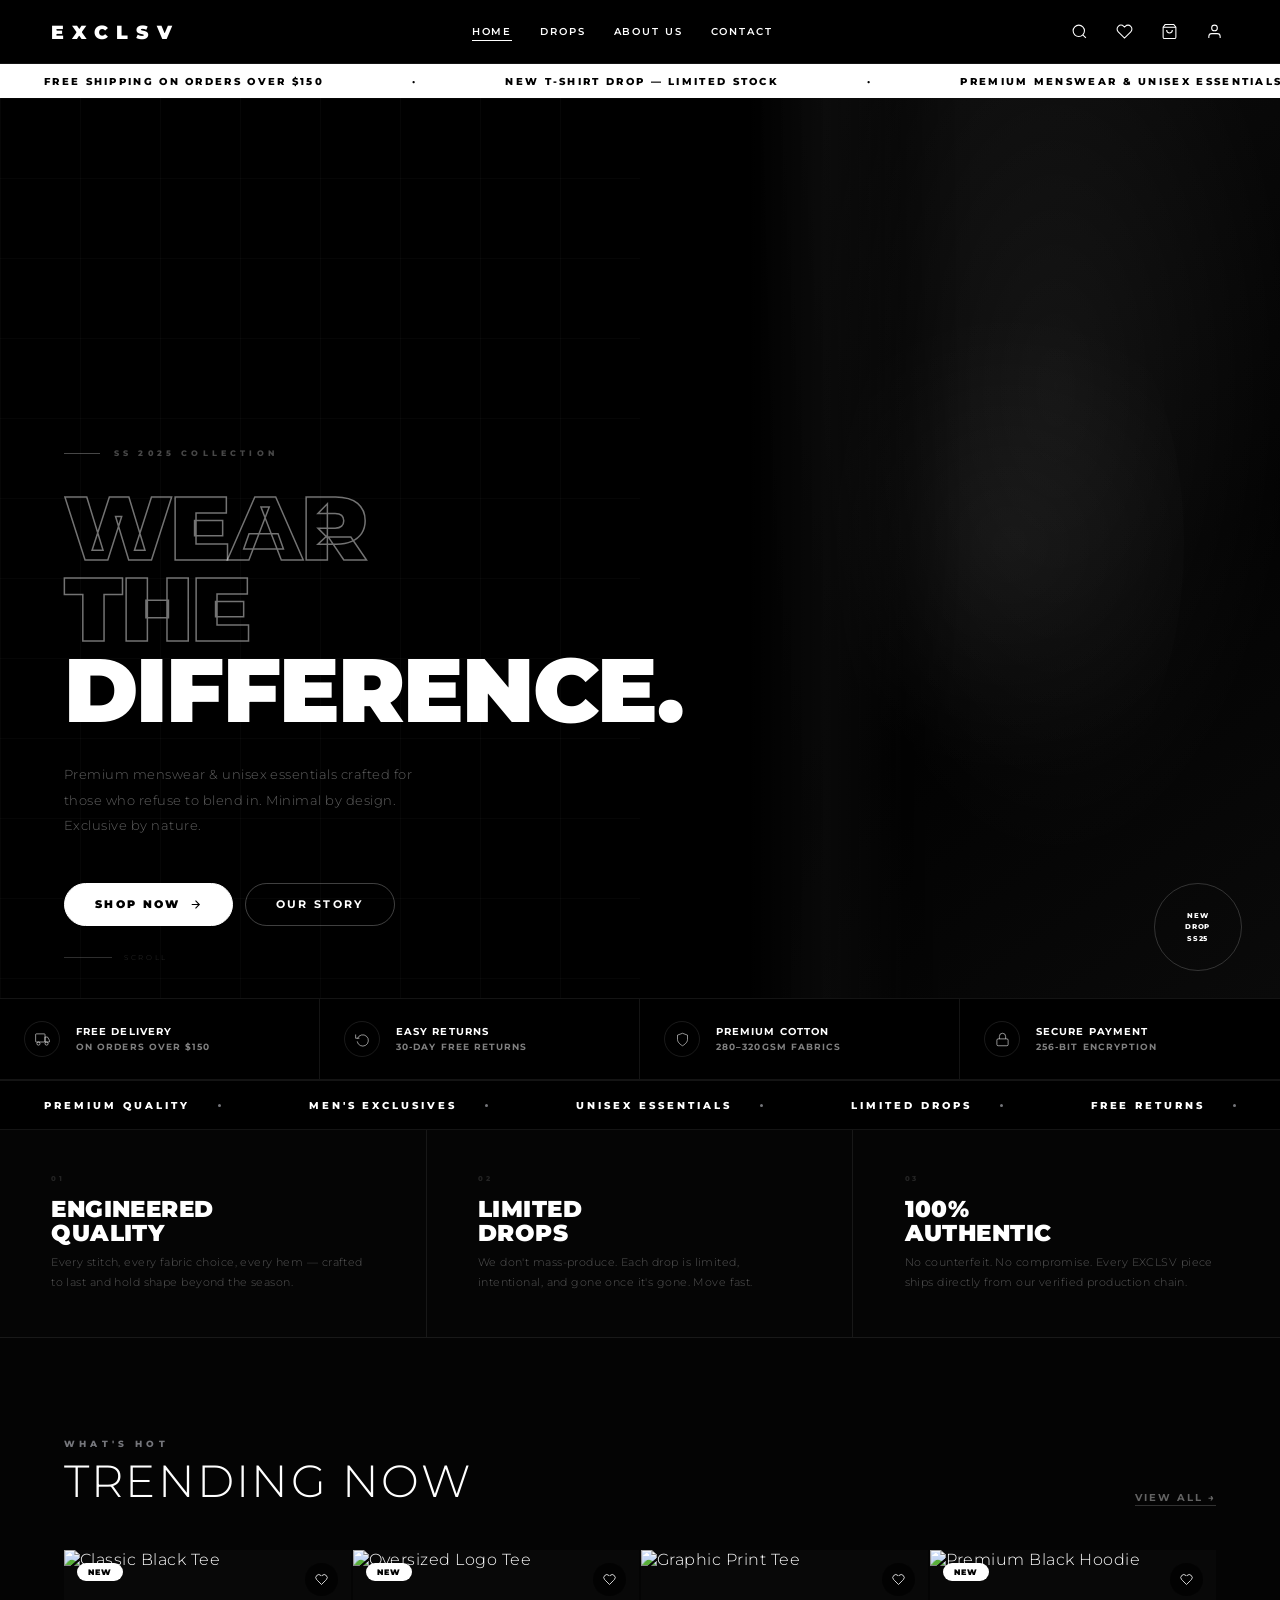
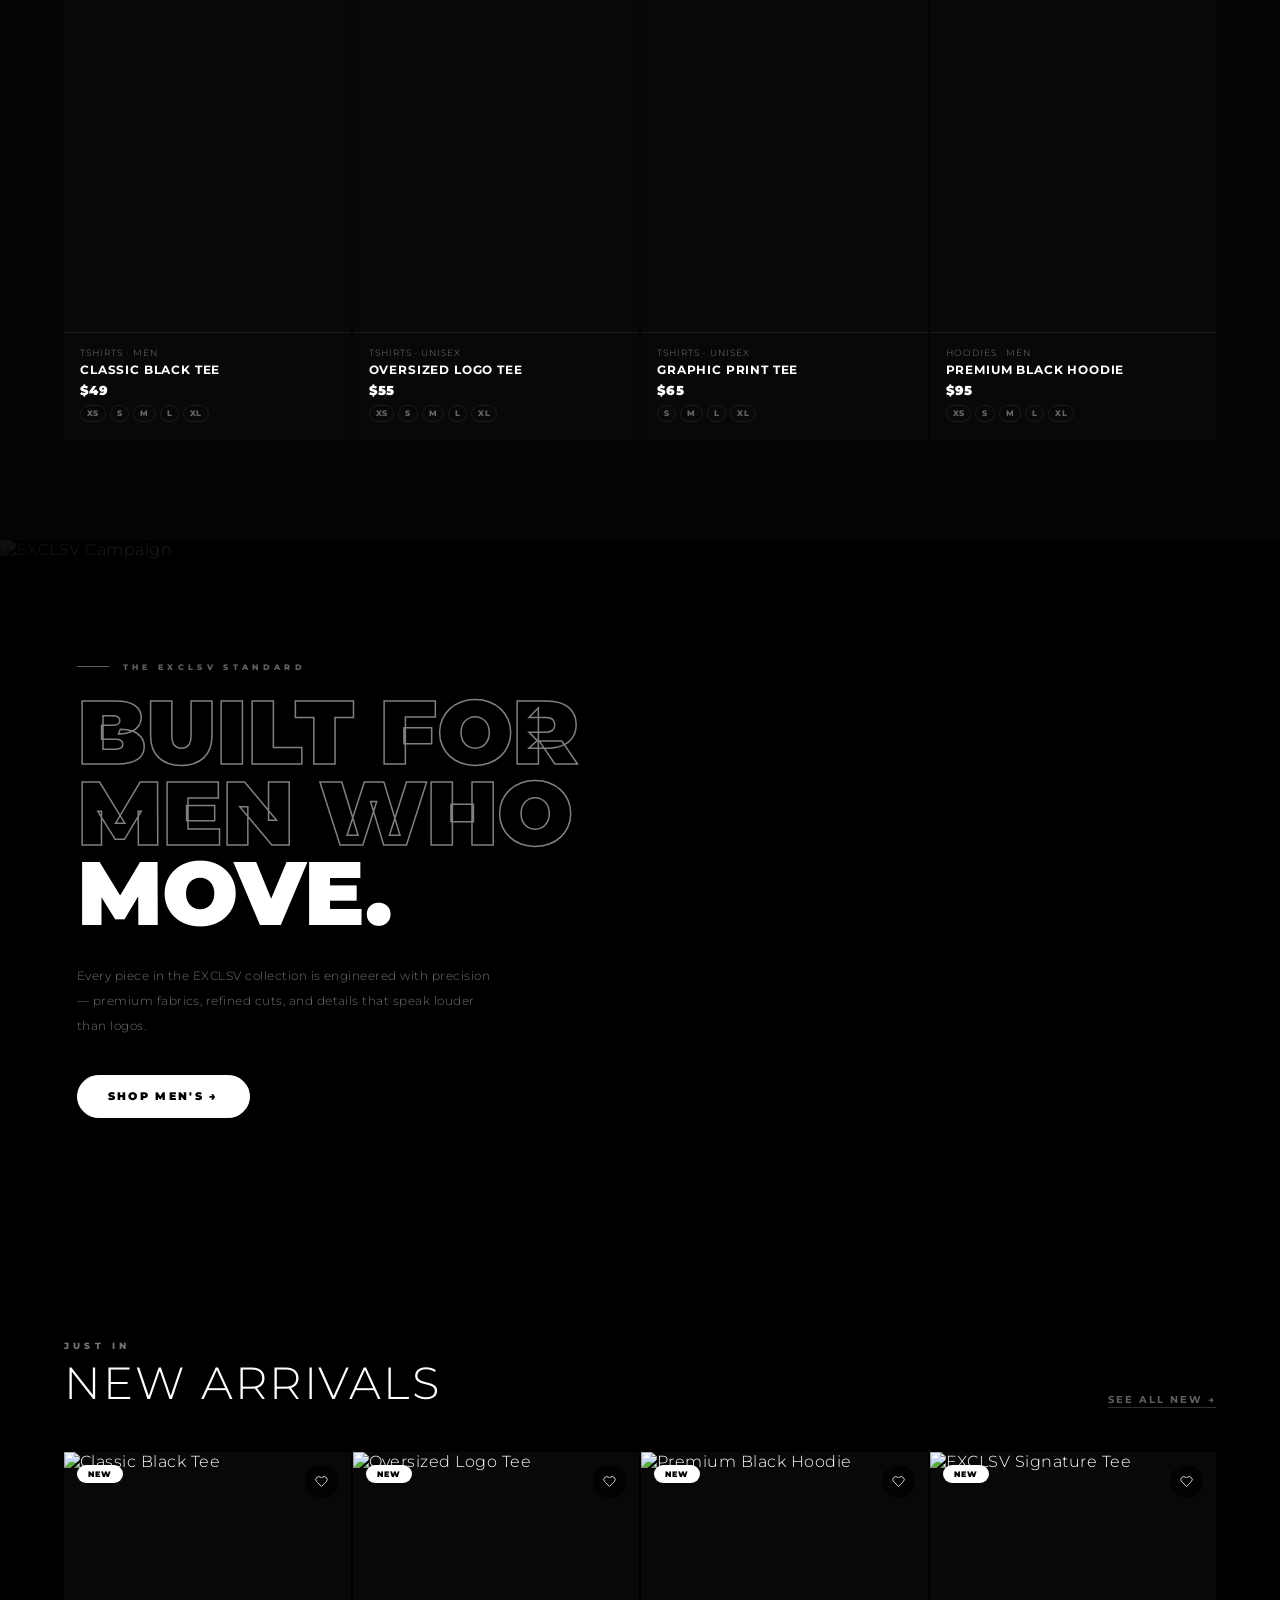
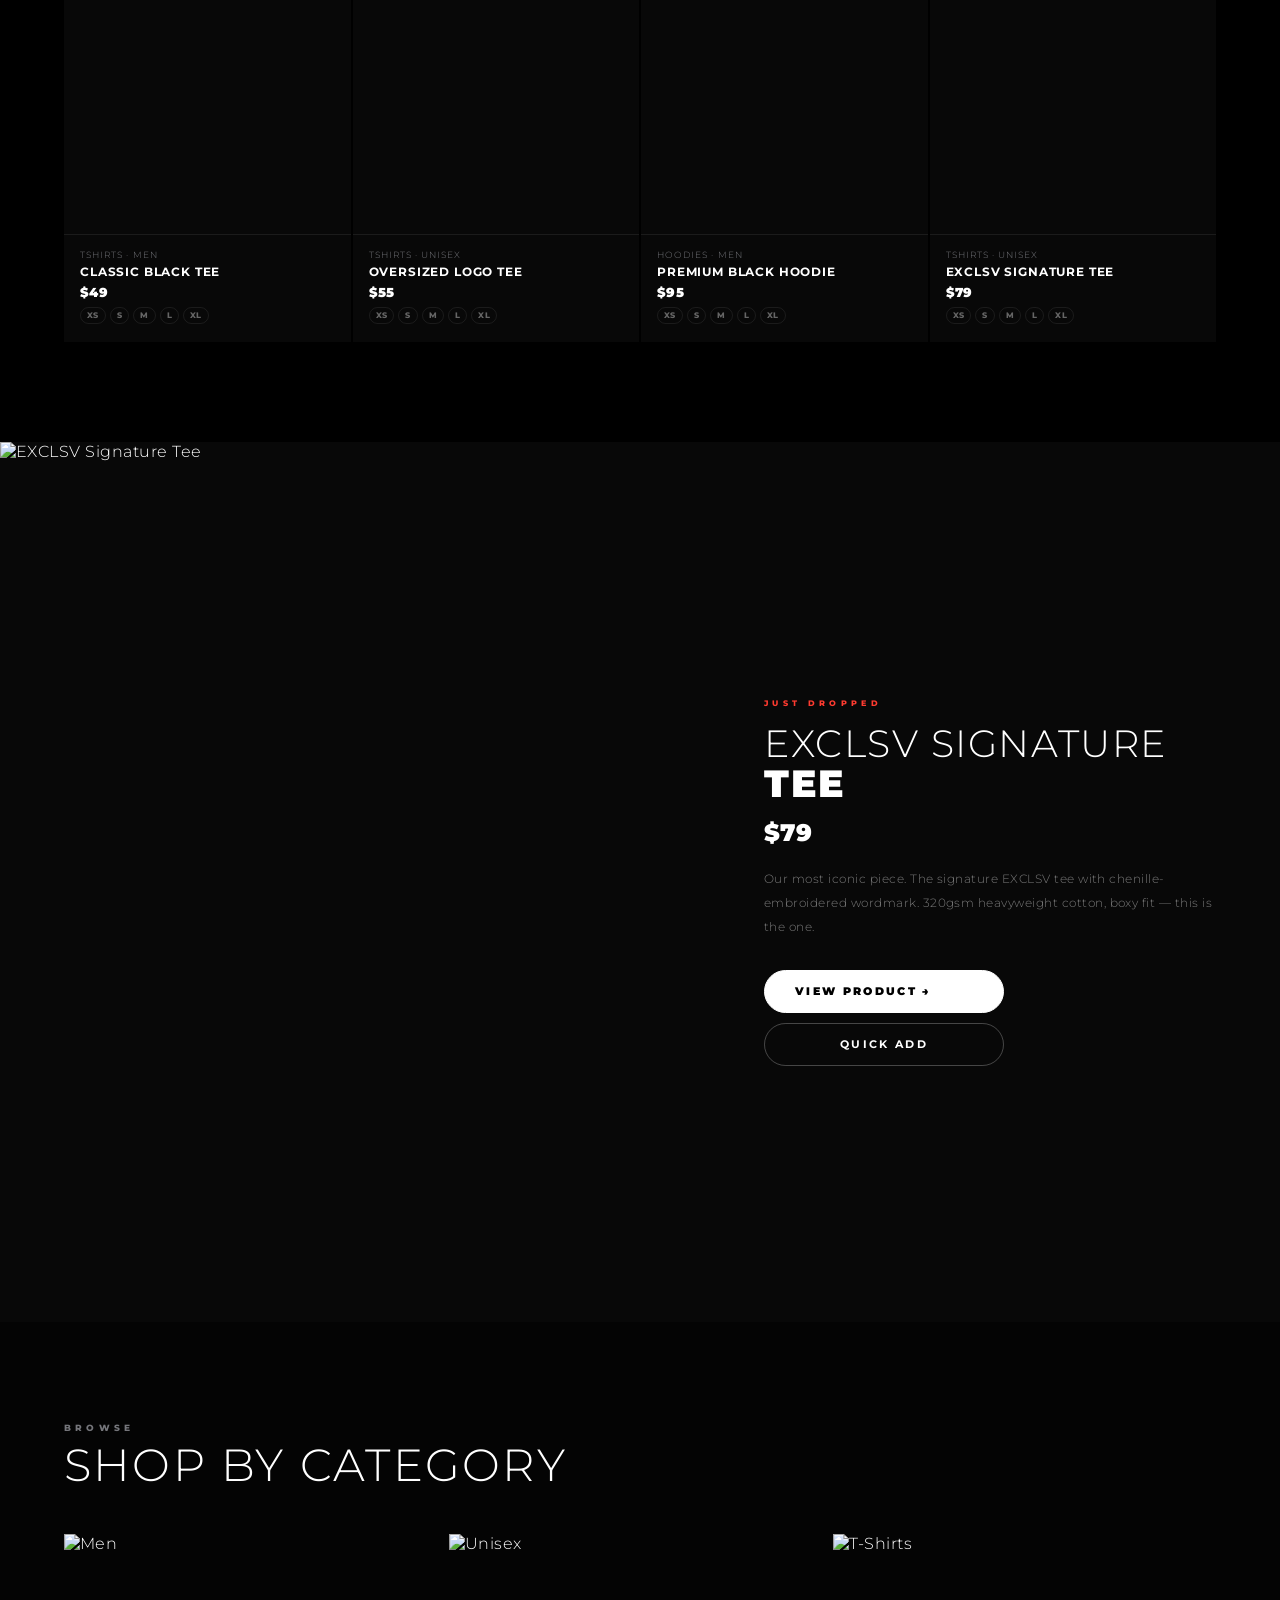
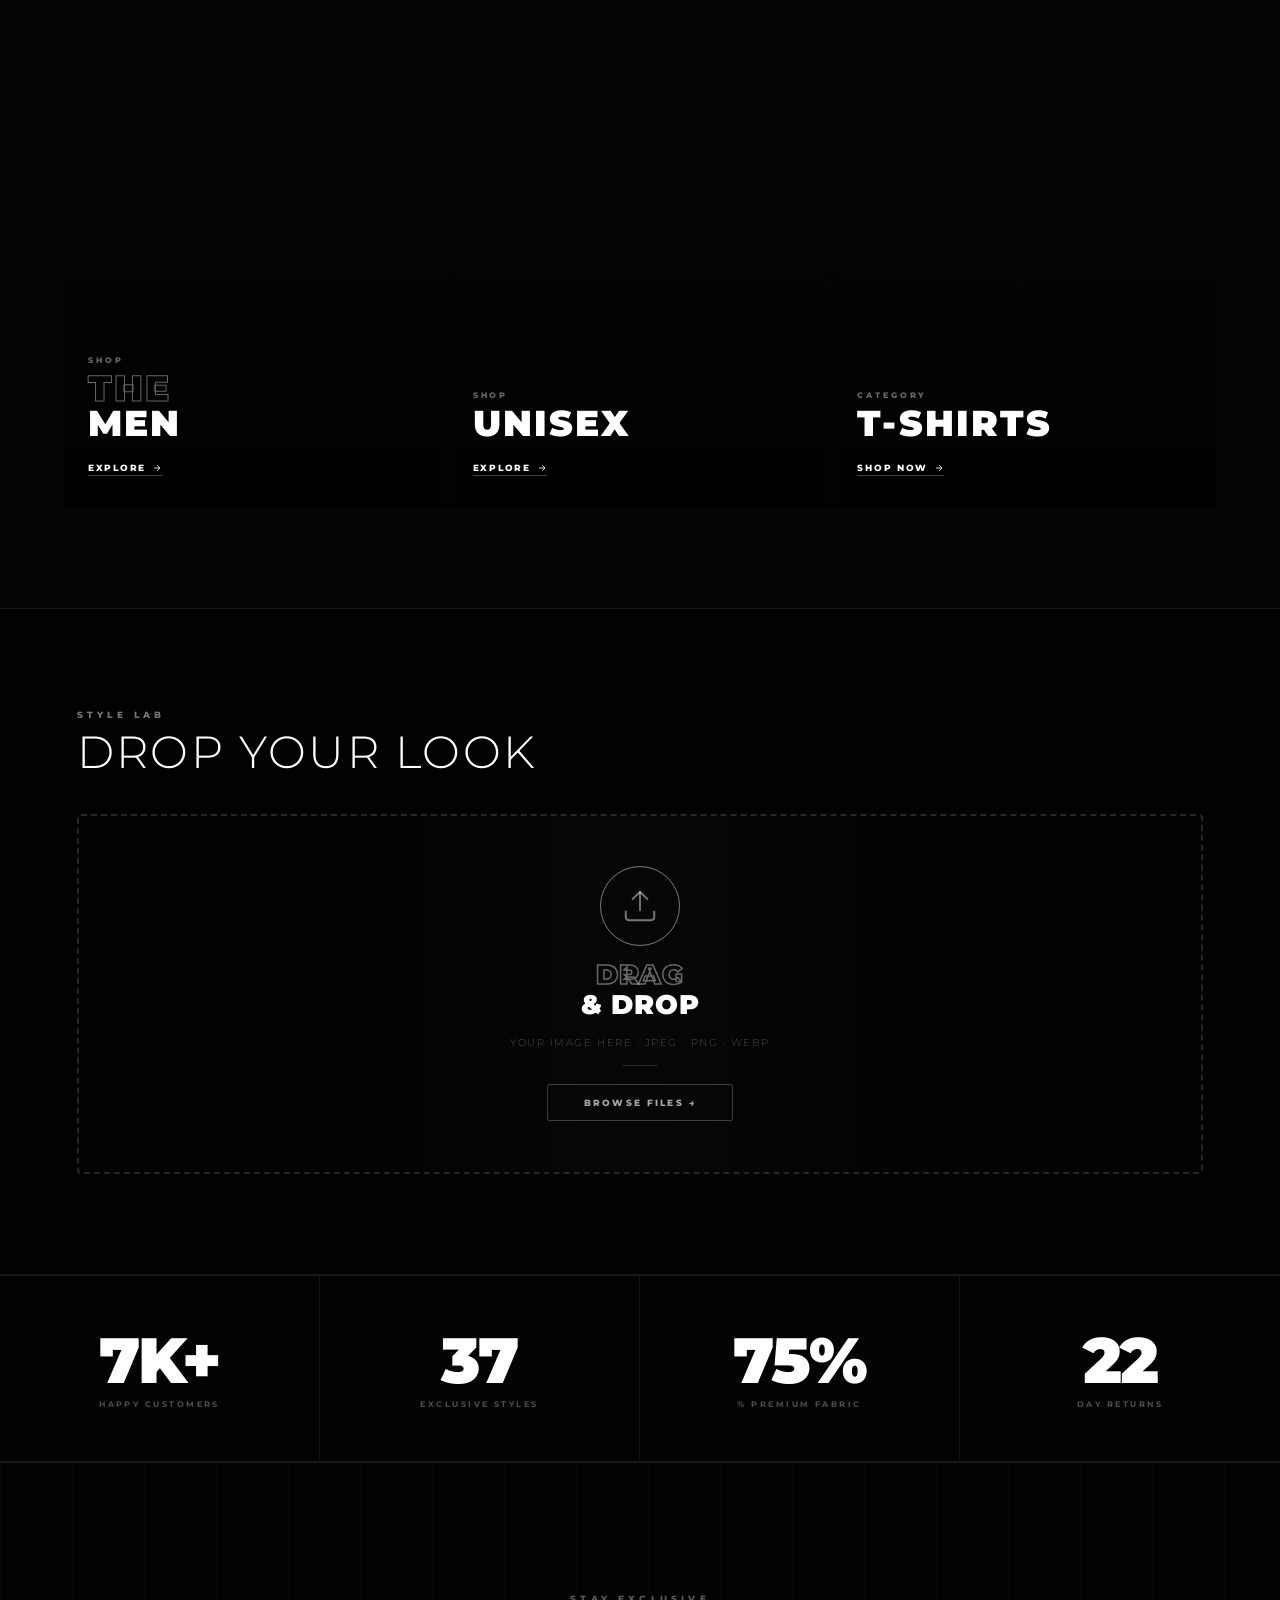
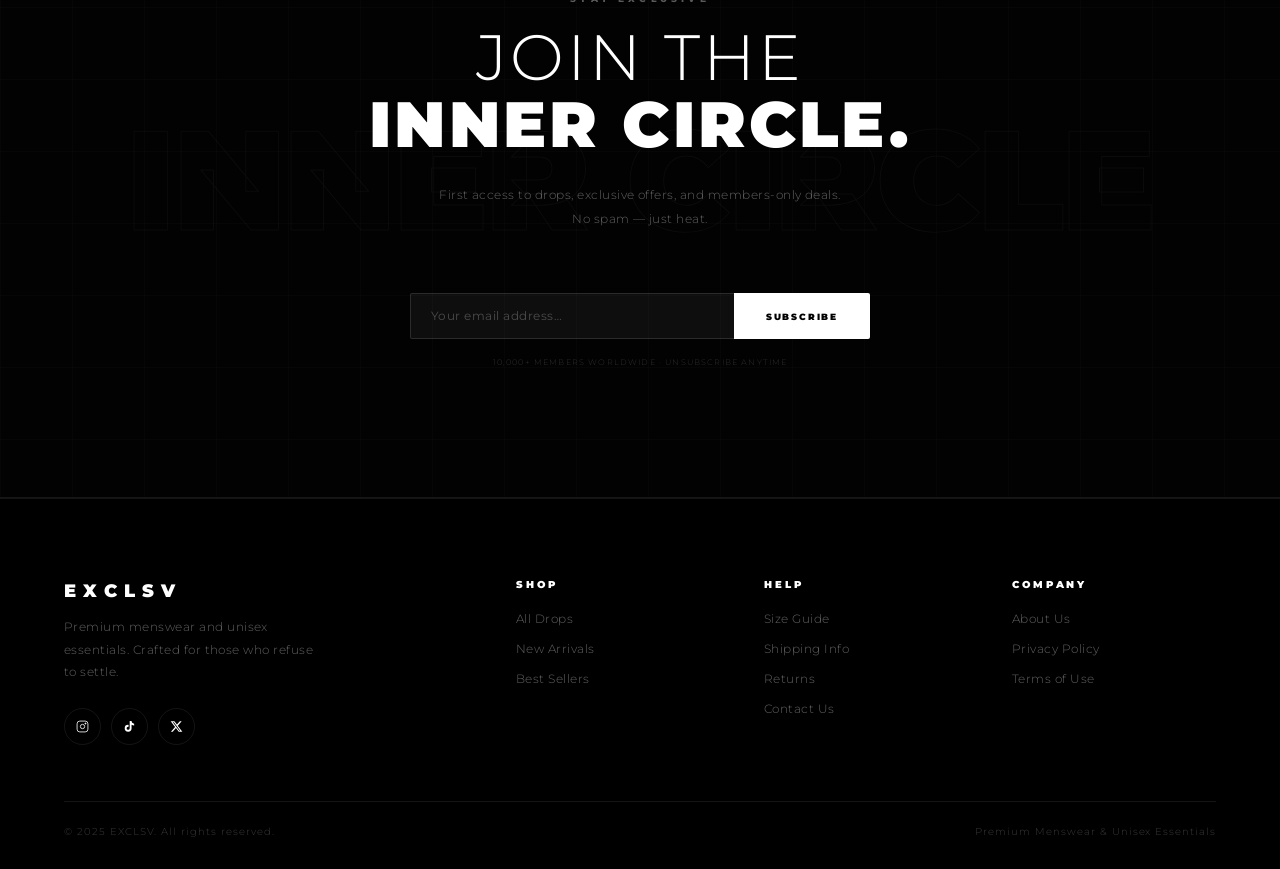
==== commit 76171d71: "Update styles and content across all pages - Updated css/main.css - Updated index.html, product.html" ====
--- a/index.html
+++ b/index.html
@@ -9,10 +9,30 @@
 /* ══════════════════════════════════
    HOME PAGE — ENHANCED
 ══════════════════════════════════ */
-@keyframes fuUp    { from{opacity:0;transform:translateY(28px)} to{opacity:1;transform:none} }
-@keyframes lineGrow{ to{width:48px} }
-@keyframes spin    { to{transform:rotate(360deg)} }
-@keyframes hdSlide { from{transform:translateX(40px);opacity:0} to{transform:none;opacity:1} }
+@keyframes fuUp       { from{opacity:0;transform:translateY(28px)} to{opacity:1;transform:none} }
+@keyframes lineGrow   { to{width:48px} }
+@keyframes spin       { to{transform:rotate(360deg)} }
+@keyframes hdSlide    { from{transform:translateX(40px);opacity:0} to{transform:none;opacity:1} }
+@keyframes gridDrift  { from{background-position:0 0} to{background-position:80px 80px} }
+@keyframes glowPulse  { 0%,100%{opacity:.4;transform:scale(1)} 50%{opacity:.9;transform:scale(1.18)} }
+@keyframes scanLine   { 0%{left:-38%} 100%{left:138%} }
+@keyframes heroReveal {
+  from { clip-path:inset(0 100% 0 0); opacity:0; transform:scale(1.14) translateX(20px); }
+  to   { clip-path:inset(0 0% 0 0);   opacity:1; transform:scale(1.07); }
+}
+@keyframes heroFloat {
+  0%,100% { transform:scale(1.04) translate(0,0); }
+  30%     { transform:scale(1.055) translate(5px,-9px); }
+  70%     { transform:scale(1.048) translate(-4px,7px); }
+}
+@keyframes imgZoomIn {
+  from { opacity:0; transform:scale(1.12); filter:blur(5px); }
+  to   { opacity:1; transform:scale(1);   filter:blur(0); }
+}
+@keyframes edReveal {
+  from { opacity:0; transform:scale(1.07); }
+  to   { opacity:1; transform:scale(1); }
+}
 
 /* ── Hero ── */
 .hero {
@@ -21,18 +41,20 @@
   grid-template-columns: 1fr 1fr;
   overflow: hidden;
   position: relative;
-}
-/* Grid bg on text side */
+  background: var(--black);
+}
+/* Grid bg on text side — animated drift */
 .hero::before {
   content: '';
   position: absolute;
   top: 0; left: 0; bottom: 0; width: 50%;
   background-image:
-    linear-gradient(rgba(255,255,255,.018) 1px, transparent 1px),
-    linear-gradient(90deg, rgba(255,255,255,.018) 1px, transparent 1px);
+    linear-gradient(rgba(255,255,255,.022) 1px, transparent 1px),
+    linear-gradient(90deg, rgba(255,255,255,.022) 1px, transparent 1px);
   background-size: 80px 80px;
   pointer-events: none;
   z-index: 0;
+  animation: gridDrift 14s linear infinite;
 }
 .hero-txt {
   display: flex;
@@ -103,18 +125,59 @@
 .scroll-line { width: 0; height: 1px; background: rgba(255,255,255,.18); animation: lineGrow 1.5s 1.8s ease both; }
 
 /* Hero image side */
-.hero-img { position: relative; overflow: hidden; }
+.hero-img {
+  position: relative;
+  overflow: hidden;
+  background:
+    radial-gradient(ellipse at 58% 32%, rgba(255,255,255,.055) 0%, transparent 55%),
+    linear-gradient(145deg, #0d0d0d 0%, #030303 60%, #0a0a0a 100%);
+}
+/* Animated soft glow behind image */
+.hero-img::before {
+  content: '';
+  position: absolute;
+  width: 65%; height: 65%;
+  top: 17%; left: 17%;
+  border-radius: 50%;
+  background: radial-gradient(circle, rgba(255,255,255,.048) 0%, transparent 68%);
+  animation: glowPulse 5.5s ease-in-out infinite;
+  pointer-events: none;
+  z-index: 0;
+}
 .hero-img img {
+  position: relative;
+  z-index: 1;
   height: 100%;
   width: 100%;
   object-fit: cover;
-  transform: scale(1.07);
-  transition: transform 10s ease;
   object-position: center top;
-  animation: hdSlide 1.2s .3s ease both;
-}
-.hero-img:hover img { transform: scale(1); }
-.hero-grad { position: absolute; inset: 0; background: linear-gradient(to right, var(--black) 0%, transparent 42%); }
+  animation: heroReveal 1.4s .15s cubic-bezier(.25,.46,.45,.94) both,
+             heroFloat 12s 2.2s ease-in-out infinite;
+}
+.hero-img:hover img { filter: brightness(1.07); transition: filter .4s ease; }
+
+/* ── Scroll-revealed image states ── */
+.img-reveal {
+  opacity: 0;
+  transform: scale(1.1);
+  filter: blur(5px);
+  transition: opacity .95s ease, transform .95s ease, filter .95s ease;
+}
+.img-reveal.img-vis { opacity:1; transform:scale(1); filter:blur(0); }
+.cat-card:nth-child(2) .img-reveal { transition-delay:.13s; }
+.cat-card:nth-child(3) .img-reveal { transition-delay:.26s; }
+.hero-grad { position: absolute; inset: 0; z-index: 2; background: linear-gradient(to right, var(--black) 0%, transparent 42%); }
+/* Light sweep animation */
+.hero-scan {
+  position: absolute;
+  top: 0; bottom: 0;
+  width: 30%;
+  background: linear-gradient(90deg, transparent, rgba(255,255,255,.032), transparent);
+  animation: scanLine 5s cubic-bezier(.4,0,.6,1) infinite;
+  animation-delay: .6s;
+  pointer-events: none;
+  z-index: 3;
+}
 /* Edition badge */
 .hero-stamp {
   position: absolute;
@@ -210,7 +273,7 @@
   display: flex;
   align-items: center;
 }
-.editorial>img { position: absolute; inset: 0; width: 100%; height: 100%; object-fit: cover; object-position: center; transition: transform 10s ease; }
+.editorial>img { position: absolute; inset: 0; width: 100%; height: 100%; object-fit: cover; object-position: center; transition: transform 10s ease; animation: edReveal 1.8s .3s ease both; }
 .editorial:hover>img { transform: scale(1.04); }
 .ed-ov { position: absolute; inset: 0; background: linear-gradient(130deg, rgba(0,0,0,.94) 0%, rgba(0,0,0,.12) 100%); }
 .ed-cont { position: relative; z-index: 2; padding: 0 clamp(24px,6vw,100px); max-width: min(660px,90vw); }
@@ -301,49 +364,84 @@
 
 /* ── Newsletter ── */
 .nl {
-  display: grid;
-  grid-template-columns: 1fr 1fr;
+  background: #020202;
   border-bottom: 1px solid var(--border);
-  overflow: hidden;
-}
-.nl-content {
-  padding: clamp(50px, 8vw, 90px) clamp(32px, 6vw, 80px);
-  display: flex;
-  flex-direction: column;
-  justify-content: center;
-  gap: 0;
-}
-.nl-img {
+  border-top: 1px solid var(--border);
   position: relative;
   overflow: hidden;
-}
-.nl-img img {
-  width: 100%;
-  height: 100%;
-  object-fit: cover;
-  object-position: center top;
-  transition: transform 8s ease;
-}
-.nl:hover .nl-img img { transform: scale(1.04); }
-.nl-img-ov { position: absolute; inset: 0; background: linear-gradient(to right, var(--black) 0%, transparent 50%); }
-.nl-sub { font-size: .74rem; line-height: 2; color: rgba(255,255,255,.4); margin-bottom: 28px; max-width: 400px; }
-.nl-form { display: flex; gap: 0; max-width: 440px; }
+  padding: clamp(80px, 12vw, 130px) clamp(32px, 6vw, 100px);
+  display: flex;
+  align-items: center;
+  justify-content: center;
+  text-align: center;
+}
+/* Grid overlay */
+.nl::after {
+  content: '';
+  position: absolute;
+  inset: 0;
+  background-image:
+    linear-gradient(rgba(255,255,255,.016) 1px, transparent 1px),
+    linear-gradient(90deg, rgba(255,255,255,.016) 1px, transparent 1px);
+  background-size: 72px 72px;
+  pointer-events: none;
+}
+/* Watermark */
+.nl-wm {
+  position: absolute;
+  inset: 0;
+  display: flex;
+  align-items: center;
+  justify-content: center;
+  font-size: clamp(4rem, 11vw, 12rem);
+  font-weight: 900;
+  letter-spacing: -.02em;
+  text-transform: uppercase;
+  -webkit-text-stroke: 1px rgba(255,255,255,.04);
+  color: transparent;
+  white-space: nowrap;
+  pointer-events: none;
+  user-select: none;
+  line-height: 1;
+}
+.nl-content {
+  position: relative;
+  z-index: 2;
+  max-width: 560px;
+  display: flex;
+  flex-direction: column;
+  align-items: center;
+}
+.nl-title {
+  font-size: clamp(2.2rem, 5vw, 4rem);
+  font-weight: 300;
+  text-transform: uppercase;
+  letter-spacing: .05em;
+  line-height: 1.05;
+  margin-bottom: 16px;
+  margin-top: 12px;
+  color: var(--white);
+}
+.nl-title strong { font-weight: 900; display: block; }
+.nl-sub { font-size: .74rem; line-height: 2; color: rgba(255,255,255,.38); margin-bottom: 32px; max-width: 420px; }
+.nl-form { display: flex; gap: 0; max-width: 460px; width: 100%; }
 .nl-in {
   flex: 1;
-  background: rgba(255,255,255,.04);
-  border: 1px solid rgba(255,255,255,.1);
+  background: rgba(255,255,255,.05);
+  border: 1px solid rgba(255,255,255,.12);
   border-right: none;
   border-radius: 2px 0 0 2px;
-  padding: 14px 18px;
+  padding: 15px 20px;
   color: var(--white);
   font-family: inherit;
   font-size: .74rem;
   outline: none;
   transition: border-color .25s;
 }
-.nl-in:focus { border-color: rgba(255,255,255,.3); }
+.nl-in::placeholder { color: rgba(255,255,255,.25); }
+.nl-in:focus { border-color: rgba(255,255,255,.35); }
 .nl-btn {
-  padding: 14px 28px;
+  padding: 15px 32px;
   background: var(--white);
   color: var(--black);
   border: none;
@@ -357,7 +455,14 @@
   transition: opacity .2s;
   flex-shrink: 0;
 }
-.nl-btn:hover { opacity: .86; }
+.nl-btn:hover { opacity: .82; }
+.nl-note {
+  font-size: .52rem;
+  color: rgba(255,255,255,.18);
+  letter-spacing: .14em;
+  text-transform: uppercase;
+  margin-top: 18px;
+}
 
 /* ── Responsive home ── */
 @media(max-width:1000px) {
@@ -383,9 +488,7 @@
   .spotlight { grid-template-columns: 1fr; }
   .sp-img { aspect-ratio: 16/9; }
   .sp-grad { display: none; }
-  .nl { grid-template-columns: 1fr; }
-  .nl-img { height: 260px; }
-  .nl-img-ov { background: linear-gradient(to top, var(--black) 0%, transparent 60%); }
+  .nl { padding: clamp(60px, 8vw, 90px) clamp(24px, 4vw, 60px); }
 }
 @media(max-width:640px) {
   .hscroll { grid-template-columns: 1fr 1fr; }
@@ -400,8 +503,219 @@
   .stat:nth-child(3) { border-right: 1px solid var(--border); }
   .stat:nth-child(4) { border-right: none; }
   .nl-form { flex-direction: column; }
-  .nl-in { border-right: 1px solid rgba(255,255,255,.1); border-radius: 2px; }
+  .nl-in { border-right: 1px solid rgba(255,255,255,.12); border-radius: 2px; }
   .nl-btn { border-radius: 2px; }
+  .nl-wm { font-size: clamp(3rem, 18vw, 6rem); white-space: normal; text-align: center; }
+}
+
+/* ═══════════════════════════════
+   STYLE DROP ZONE
+═══════════════════════════════ */
+@keyframes dzBorderPulse  { 0%,100%{border-color:rgba(255,255,255,.1)} 50%{border-color:rgba(255,255,255,.32)} }
+@keyframes dzFloat        { 0%,100%{transform:translateY(0) scale(1)} 50%{transform:translateY(-11px) scale(1.06)} }
+@keyframes dzRingExpand   { 0%{transform:scale(.55);opacity:.7} 100%{transform:scale(2.4);opacity:0} }
+@keyframes dzScan         { 0%{left:-55%} 100%{left:155%} }
+@keyframes dzPreviewReveal{ from{clip-path:inset(0 100% 0 0);opacity:0;transform:scale(1.05)} to{clip-path:inset(0 0% 0 0);opacity:1;transform:scale(1)} }
+@keyframes dzGlowPop      { 0%{box-shadow:none} 50%{box-shadow:0 0 60px rgba(255,255,255,.1),inset 0 0 40px rgba(255,255,255,.04)} 100%{box-shadow:none} }
+
+.drop-section { background:#020202; border-top:1px solid var(--border); border-bottom:1px solid var(--border); padding:clamp(60px,8vw,100px) clamp(32px,6vw,100px); }
+.drop-section .sec-hd { margin-bottom: 36px; }
+
+.drop-zone {
+  position: relative;
+  min-height: 360px;
+  border: 2px dashed rgba(255,255,255,.14);
+  border-radius: 4px;
+  display: flex;
+  align-items: center;
+  justify-content: center;
+  overflow: hidden;
+  cursor: pointer;
+  background: #030303;
+  transition: border-color .35s ease, background .35s ease, box-shadow .35s ease;
+  animation: dzBorderPulse 3.5s ease-in-out infinite;
+}
+/* Scan sweep on idle */
+.drop-zone::before {
+  content: '';
+  position: absolute;
+  top: 0; bottom: 0; width: 45%;
+  background: linear-gradient(90deg, transparent, rgba(255,255,255,.016), transparent);
+  animation: dzScan 7s ease-in-out infinite;
+  pointer-events: none;
+  z-index: 1;
+}
+.drop-zone.drag-over {
+  border-style: solid;
+  border-color: rgba(255,255,255,.75);
+  background: rgba(255,255,255,.025);
+  box-shadow: 0 0 60px rgba(255,255,255,.08), inset 0 0 50px rgba(255,255,255,.04);
+  animation: dzGlowPop .6s ease both;
+}
+.drop-zone.drag-over::before { display: none; }
+
+/* Inner idle state */
+.dz-inner {
+  display: flex;
+  flex-direction: column;
+  align-items: center;
+  gap: 14px;
+  padding: 44px 32px;
+  position: relative;
+  z-index: 2;
+  text-align: center;
+  transition: opacity .3s ease, transform .3s ease;
+}
+.dz-icon-wrap {
+  position: relative;
+  width: 80px; height: 80px;
+  display: flex; align-items: center; justify-content: center;
+}
+.dz-icon-svg {
+  color: rgba(255,255,255,.45);
+  animation: dzFloat 3.2s ease-in-out infinite;
+  position: relative; z-index: 2;
+  transition: color .3s ease;
+}
+.drop-zone.drag-over .dz-icon-svg { color: rgba(255,255,255,.95); }
+/* Concentric pulse rings */
+.dz-ring {
+  position: absolute;
+  border-radius: 50%;
+  border: 1px solid rgba(255,255,255,.18);
+  width: 80px; height: 80px;
+  top: 50%; left: 50%;
+  transform: translate(-50%,-50%);
+}
+.dz-ring:nth-child(1) { animation: dzRingExpand 2.6s 0s ease-out infinite; }
+.dz-ring:nth-child(2) { animation: dzRingExpand 2.6s .85s ease-out infinite; }
+.dz-ring:nth-child(3) { animation: dzRingExpand 2.6s 1.7s ease-out infinite; }
+.drop-zone.drag-over .dz-ring { border-color: rgba(255,255,255,.55); }
+
+.dz-title {
+  font-size: clamp(1.1rem, 2.2vw, 1.7rem);
+  font-weight: 900;
+  text-transform: uppercase;
+  letter-spacing: .03em;
+  line-height: 1.1;
+}
+.dz-title span {
+  display: block;
+  -webkit-text-stroke: 1.5px rgba(255,255,255,.4);
+  color: transparent;
+  font-weight: 900;
+}
+.dz-sub {
+  font-size: .6rem;
+  color: rgba(255,255,255,.28);
+  letter-spacing: .16em;
+  text-transform: uppercase;
+  line-height: 1.8;
+}
+.dz-divider {
+  width: 36px; height: 1px;
+  background: rgba(255,255,255,.12);
+}
+.dz-browse-btn {
+  margin-top: 4px;
+  padding: 12px 36px;
+  background: transparent;
+  border: 1px solid rgba(255,255,255,.22);
+  color: rgba(255,255,255,.65);
+  font-family: inherit;
+  font-size: .56rem;
+  font-weight: 800;
+  letter-spacing: .24em;
+  text-transform: uppercase;
+  cursor: pointer;
+  border-radius: 2px;
+  transition: border-color .25s, color .25s, background .25s;
+}
+.dz-browse-btn:hover { border-color: rgba(255,255,255,.7); color: #fff; background: rgba(255,255,255,.05); }
+.drop-zone.drag-over .dz-browse-btn { border-color: rgba(255,255,255,.8); color: #fff; }
+
+/* Drag-over label */
+.dz-drag-label {
+  position: absolute;
+  inset: 0;
+  display: flex;
+  align-items: center;
+  justify-content: center;
+  font-size: clamp(1.4rem, 3vw, 2.4rem);
+  font-weight: 900;
+  text-transform: uppercase;
+  letter-spacing: .06em;
+  color: rgba(255,255,255,.9);
+  opacity: 0;
+  transition: opacity .25s ease;
+  z-index: 3;
+  pointer-events: none;
+}
+.drop-zone.drag-over .dz-drag-label { opacity: 1; }
+.drop-zone.drag-over .dz-inner { opacity: 0; transform: scale(.92); }
+
+/* Preview state */
+.dz-preview {
+  position: absolute;
+  inset: 0;
+  display: none;
+  align-items: stretch;
+}
+.dz-preview.reveal {
+  display: flex;
+  animation: dzPreviewReveal .85s cubic-bezier(.25,.46,.45,.94) both;
+}
+.dz-preview img {
+  width: 100%; height: 100%;
+  object-fit: contain;
+  object-position: center;
+}
+.dz-preview-ov {
+  position: absolute;
+  inset: 0;
+  background: linear-gradient(to top, rgba(0,0,0,.82) 0%, rgba(0,0,0,.1) 55%, transparent 100%);
+  display: flex;
+  flex-direction: column;
+  align-items: flex-start;
+  justify-content: flex-end;
+  padding: 28px 32px;
+  gap: 10px;
+}
+.dz-preview-tag {
+  font-size: .48rem;
+  font-weight: 800;
+  letter-spacing: .36em;
+  text-transform: uppercase;
+  color: rgba(255,255,255,.38);
+}
+.dz-preview-title {
+  font-size: clamp(1rem, 2vw, 1.5rem);
+  font-weight: 300;
+  text-transform: uppercase;
+  letter-spacing: .06em;
+}
+.dz-preview-title strong { font-weight: 900; display: block; }
+.dz-clear-btn {
+  padding: 10px 24px;
+  background: rgba(0,0,0,.6);
+  border: 1px solid rgba(255,255,255,.22);
+  color: rgba(255,255,255,.8);
+  font-family: inherit;
+  font-size: .52rem;
+  font-weight: 700;
+  letter-spacing: .2em;
+  text-transform: uppercase;
+  cursor: pointer;
+  border-radius: 2px;
+  backdrop-filter: blur(6px);
+  transition: border-color .25s, color .25s, background .25s;
+  margin-top: 6px;
+}
+.dz-clear-btn:hover { border-color: rgba(255,255,255,.65); color: #fff; background: rgba(255,255,255,.08); }
+
+@media(max-width:640px) {
+  .drop-section { padding: clamp(44px,6vw,70px) clamp(20px,4vw,40px); }
+  .drop-zone { min-height: 280px; }
 }
 </style>
 </head>
@@ -564,9 +878,10 @@
     <div class="hero-scroll"><div class="scroll-line"></div>Scroll</div>
   </div>
   <div class="hero-img">
-    <img src="https://images.unsplash.com/photo-1617196034183-421b4040ed20?w=900&q=80&fit=crop&crop=faces" alt="EXCLSV"/>
+    <img src="https://images.unsplash.com/photo-1488161628813-04466f872be2?w=900&q=80&fit=crop&crop=top" alt="EXCLSV"/>
     <div class="hero-grad"></div>
-    <div class="hero-stamp">New<br>Drop<br>SS25</div>
+    <div class="hero-scan"></div>
+    <div class="hero-stamp" style="z-index:5">New<br>Drop<br>SS25</div>
   </div>
 </section>
 
@@ -661,7 +976,7 @@
   <div class="sec-hd rv"><div><p class="sec-eye">Browse</p><h2 class="sec-title">Shop by Category</h2></div></div>
   <div class="cat-grid">
     <a href="shop.html?cat=men" class="cat-card">
-      <img src="https://images.unsplash.com/photo-1617196034183-421b4040ed20?w=800&q=80&fit=crop&crop=faces" alt="Men"/>
+      <img src="https://images.unsplash.com/photo-1519085360753-af0119f7cbe7?w=800&q=80&fit=crop" alt="Men" class="img-reveal"/>
       <div class="cat-ov"></div>
       <div class="cat-label">
         <p class="cat-tag">Shop</p>
@@ -670,7 +985,7 @@
       </div>
     </a>
     <a href="shop.html?cat=unisex" class="cat-card">
-      <img src="https://images.unsplash.com/photo-1556821840-3a63f15732ce?w=800&q=80&fit=crop" alt="Unisex"/>
+      <img src="https://images.unsplash.com/photo-1556821840-3a63f15732ce?w=800&q=80&fit=crop" alt="Unisex" class="img-reveal"/>
       <div class="cat-ov"></div>
       <div class="cat-label">
         <p class="cat-tag">Shop</p>
@@ -679,7 +994,7 @@
       </div>
     </a>
     <a href="shop.html?cat=tshirts" class="cat-card">
-      <img src="https://images.unsplash.com/photo-1489987707025-afc232f7ea0f?w=800&q=80&fit=crop" alt="T-Shirts"/>
+      <img src="https://images.unsplash.com/photo-1489987707025-afc232f7ea0f?w=800&q=80&fit=crop" alt="T-Shirts" class="img-reveal"/>
       <div class="cat-ov"></div>
       <div class="cat-label">
         <p class="cat-tag">Category</p>
@@ -690,6 +1005,47 @@
   </div>
 </section>
 
+<!-- ═══ STYLE DROP ZONE ═══ -->
+<section class="drop-section">
+  <div class="sec-hd rv">
+    <div>
+      <p class="sec-eye">Style Lab</p>
+      <h2 class="sec-title">Drop Your Look</h2>
+    </div>
+  </div>
+  <div class="drop-zone" id="drop-zone" role="button" tabindex="0" aria-label="Upload your image">
+    <!-- Idle state -->
+    <div class="dz-inner" id="dz-inner">
+      <div class="dz-icon-wrap">
+        <div class="dz-ring"></div>
+        <div class="dz-ring"></div>
+        <div class="dz-ring"></div>
+        <svg class="dz-icon-svg" width="38" height="38" viewBox="0 0 24 24" fill="none" stroke="currentColor" stroke-width="1.2">
+          <path d="M21 15v4a2 2 0 0 1-2 2H5a2 2 0 0 1-2-2v-4"/>
+          <polyline points="17 8 12 3 7 8"/>
+          <line x1="12" y1="3" x2="12" y2="15"/>
+        </svg>
+      </div>
+      <h3 class="dz-title"><span>Drag</span>& Drop</h3>
+      <p class="dz-sub">Your image here · JPEG · PNG · WEBP</p>
+      <div class="dz-divider"></div>
+      <button class="dz-browse-btn" id="dz-browse">Browse Files →</button>
+    </div>
+    <!-- Drag-over overlay label -->
+    <div class="dz-drag-label">Release to Drop</div>
+    <!-- Preview state -->
+    <div class="dz-preview" id="dz-preview">
+      <img id="dz-img" src="" alt="Your dropped image"/>
+      <div class="dz-preview-ov">
+        <p class="dz-preview-tag">Your Style Drop</p>
+        <p class="dz-preview-title">Looking<strong>Premium.</strong></p>
+        <button class="dz-clear-btn" id="dz-clear">✕ Remove Image</button>
+      </div>
+    </div>
+  </div>
+  <input type="file" id="dz-input" accept="image/*" style="display:none" aria-hidden="true"/>
+</section>
+
 <!-- ═══ STATS ═══ -->
 <div class="stats">
   <div class="stat rv"><div class="snum" data-target="10000">0</div><div class="slbl">Happy Customers</div></div>
@@ -700,18 +1056,16 @@
 
 <!-- ═══ NEWSLETTER ═══ -->
 <div class="nl">
+  <div class="nl-wm" aria-hidden="true">Inner Circle</div>
   <div class="nl-content rv">
-    <p class="sec-eye">Stay Exclusive</p>
-    <h2 class="sec-title">Join the<br><strong>Inner Circle.</strong></h2>
-    <p class="nl-sub">First access to drops, exclusive offers, and members-only deals. No spam — just heat.</p>
+    <p class="sec-eye" style="color:rgba(255,255,255,.35)">Stay Exclusive</p>
+    <h2 class="nl-title">Join the<br><strong>Inner Circle.</strong></h2>
+    <p class="nl-sub">First access to drops, exclusive offers, and members-only deals.<br>No spam — just heat.</p>
     <form class="nl-form" onsubmit="submitNL(event)">
       <input class="nl-in" id="nl-email" type="email" placeholder="Your email address…" required/>
       <button class="nl-btn" type="submit">Subscribe</button>
     </form>
-  </div>
-  <div class="nl-img">
-    <img src="https://images.unsplash.com/photo-1490481651871-ab68de25d43d?w=900&q=80&fit=crop&crop=top" alt="EXCLSV"/>
-    <div class="nl-img-ov"></div>
+    <p class="nl-note">10,000+ members worldwide · Unsubscribe anytime</p>
   </div>
 </div>
 
@@ -769,7 +1123,7 @@
 function renderSpotlight(p) {
   document.getElementById('spotlight').innerHTML = `
     <div class="sp-img">
-      <img src="${p.img}" alt="${p.name}" loading="lazy"/>
+      <img src="${p.img}" alt="${p.name}" loading="lazy" class="img-reveal"/>
       <div class="sp-grad"></div>
     </div>
     <div class="sp-info">
@@ -805,7 +1159,62 @@
   setupReveal();
   document.querySelectorAll('.wl-btn[data-id]').forEach(btn=>syncWLBtn(btn,+btn.dataset.id));
 
-  setTimeout(()=>document.getElementById('loader').classList.add('out'), 1900);
+  // Scroll-triggered image reveal
+  const imgObs = new IntersectionObserver((entries, obs) => {
+    entries.forEach(en => {
+      if(en.isIntersecting){ en.target.classList.add('img-vis'); obs.unobserve(en.target); }
+    });
+  }, {threshold: 0.12});
+  document.querySelectorAll('.img-reveal').forEach(el => imgObs.observe(el));
+
+  setTimeout(()=>document.getElementById('loader').classList.add('out'), 800);
+
+  /* ── Style Drop Zone ── */
+  const dz       = document.getElementById('drop-zone');
+  const dzInner  = document.getElementById('dz-inner');
+  const dzPrev   = document.getElementById('dz-preview');
+  const dzImg    = document.getElementById('dz-img');
+  const dzInput  = document.getElementById('dz-input');
+  const dzBrowse = document.getElementById('dz-browse');
+  const dzClear  = document.getElementById('dz-clear');
+
+  function dzShowPreview(file) {
+    if(!file || !file.type.startsWith('image/')) return;
+    const reader = new FileReader();
+    reader.onload = ev => {
+      dzImg.src = ev.target.result;
+      dzInner.style.display = 'none';
+      dzPrev.classList.remove('reveal');
+      void dzPrev.offsetWidth; // reflow to restart animation
+      dzPrev.classList.add('reveal');
+    };
+    reader.readAsDataURL(file);
+  }
+
+  function dzClearPreview() {
+    dzPrev.classList.remove('reveal');
+    dzPrev.style.display = '';
+    dzImg.src = '';
+    dzInput.value = '';
+    dzInner.style.display = '';
+  }
+
+  dz.addEventListener('dragover',  e => { e.preventDefault(); dz.classList.add('drag-over'); });
+  dz.addEventListener('dragleave', e => { if(!dz.contains(e.relatedTarget)) dz.classList.remove('drag-over'); });
+  dz.addEventListener('drop', e => {
+    e.preventDefault();
+    dz.classList.remove('drag-over');
+    dzShowPreview(e.dataTransfer.files[0]);
+  });
+
+  dz.addEventListener('click', e => {
+    if(e.target === dzClear || dzClear.contains(e.target)) return;
+    if(!dzPrev.classList.contains('reveal')) dzInput.click();
+  });
+  dz.addEventListener('keydown', e => { if(e.key==='Enter'||e.key===' ') dzInput.click(); });
+  dzBrowse.addEventListener('click', e => { e.stopPropagation(); dzInput.click(); });
+  dzInput.addEventListener('change', () => dzShowPreview(dzInput.files[0]));
+  dzClear.addEventListener('click', e => { e.stopPropagation(); dzClearPreview(); });
 });
 </script>
 </body>
--- a/css/main.css
+++ b/css/main.css
@@ -19,11 +19,11 @@
 ::-webkit-scrollbar-thumb{background:var(--gray);border-radius:2px}
 
 /* ── Loader ── */
-#loader{position:fixed;inset:0;background:var(--black);display:flex;flex-direction:column;align-items:center;justify-content:center;z-index:9999;transition:opacity .9s ease,visibility .9s ease}
+#loader{position:fixed;inset:0;background:var(--black);display:flex;flex-direction:column;align-items:center;justify-content:center;z-index:9999;transition:opacity .4s ease,visibility .4s ease}
 #loader.out{opacity:0;visibility:hidden;pointer-events:none}
-.ld-logo{font-size:clamp(2.5rem,7vw,5rem);font-weight:800;letter-spacing:.55em;animation:ldPulse 1.5s ease-in-out infinite}
+.ld-logo{font-size:clamp(2.5rem,7vw,5rem);font-weight:800;letter-spacing:.55em;animation:ldPulse .8s ease-in-out infinite}
 .ld-bar{width:100px;height:1px;background:rgba(255,255,255,.1);margin-top:40px;overflow:hidden;position:relative}
-.ld-bar::after{content:'';position:absolute;inset:0;background:var(--white);animation:ldFill 1.8s ease forwards}
+.ld-bar::after{content:'';position:absolute;inset:0;background:var(--white);animation:ldFill .75s ease forwards}
 @keyframes ldPulse{0%,100%{opacity:1}50%{opacity:.15}}
 @keyframes ldFill{from{transform:translateX(-100%)}to{transform:translateX(0)}}
 
@@ -256,14 +256,16 @@
 .slbl{font-size:.58rem;font-weight:700;letter-spacing:.26em;text-transform:uppercase;color:var(--gray)}
 
 /* ── Newsletter ── */
-.nl{background:var(--white);color:var(--black);padding:clamp(60px,8vw,100px) clamp(20px,5vw,80px);text-align:center}
-.nl .sec-eye{color:var(--gray)}.nl .sec-title{color:var(--black)}
-.nl-sub{font-size:.76rem;color:var(--gray);margin-top:10px;line-height:1.8}
+.nl{background:#020202;color:var(--white);padding:clamp(70px,10vw,110px) clamp(20px,5vw,80px);text-align:center;position:relative;overflow:hidden;border-top:1px solid var(--border);border-bottom:1px solid var(--border)}
+.nl::after{content:'';position:absolute;inset:0;background-image:linear-gradient(rgba(255,255,255,.016) 1px,transparent 1px),linear-gradient(90deg,rgba(255,255,255,.016) 1px,transparent 1px);background-size:72px 72px;pointer-events:none;z-index:0}
+.nl .sec-eye{color:rgba(255,255,255,.35)}.nl .sec-title{color:var(--white)}
+.nl-sub{font-size:.76rem;color:rgba(255,255,255,.38);margin-top:10px;line-height:1.8}
 .nl-form{display:flex;max-width:480px;margin:30px auto 0}
-.nl-in{flex:1;padding:14px 20px;border:1px solid rgba(0,0,0,.15);border-right:none;border-radius:40px 0 0 40px;background:transparent;outline:none;font-size:.73rem;letter-spacing:.04em;transition:border-color var(--trans)}
-.nl-in:focus{border-color:var(--black)}
-.nl-btn{padding:14px 24px;background:var(--black);color:var(--white);font-size:.62rem;font-weight:900;letter-spacing:.22em;text-transform:uppercase;border-radius:0 40px 40px 0;transition:background var(--trans)}
-.nl-btn:hover{background:var(--gray)}
+.nl-in{flex:1;padding:14px 20px;border:1px solid rgba(255,255,255,.12);border-right:none;border-radius:2px 0 0 2px;background:rgba(255,255,255,.05);outline:none;font-size:.73rem;letter-spacing:.04em;color:var(--white);transition:border-color var(--trans)}
+.nl-in::placeholder{color:rgba(255,255,255,.25)}
+.nl-in:focus{border-color:rgba(255,255,255,.35)}
+.nl-btn{padding:14px 26px;background:var(--white);color:var(--black);font-size:.62rem;font-weight:900;letter-spacing:.22em;text-transform:uppercase;border-radius:0 2px 2px 0;transition:background var(--trans)}
+.nl-btn:hover{background:#ddd}
 
 /* ── Footer ── */
 footer{border-top:1px solid var(--border);padding:clamp(60px,7vw,80px) clamp(20px,5vw,80px) 32px}
@@ -302,8 +304,8 @@
   .pgrid{grid-template-columns:repeat(2,1fr)}
   .sec-hd{flex-direction:column;align-items:flex-start;gap:10px}
   .nl-form{flex-direction:column}
-  .nl-in{border-right:1px solid rgba(0,0,0,.15);border-bottom:none;border-radius:40px 40px 0 0}
-  .nl-btn{border-radius:0 0 40px 40px}
+  .nl-in{border-right:1px solid rgba(255,255,255,.12);border-bottom:none;border-radius:2px 2px 0 0}
+  .nl-btn{border-radius:0 0 2px 2px}
   .ft-grid{grid-template-columns:1fr;gap:32px}
   .ft-btm{flex-direction:column;gap:10px;text-align:center}
   .frow{grid-template-columns:1fr}
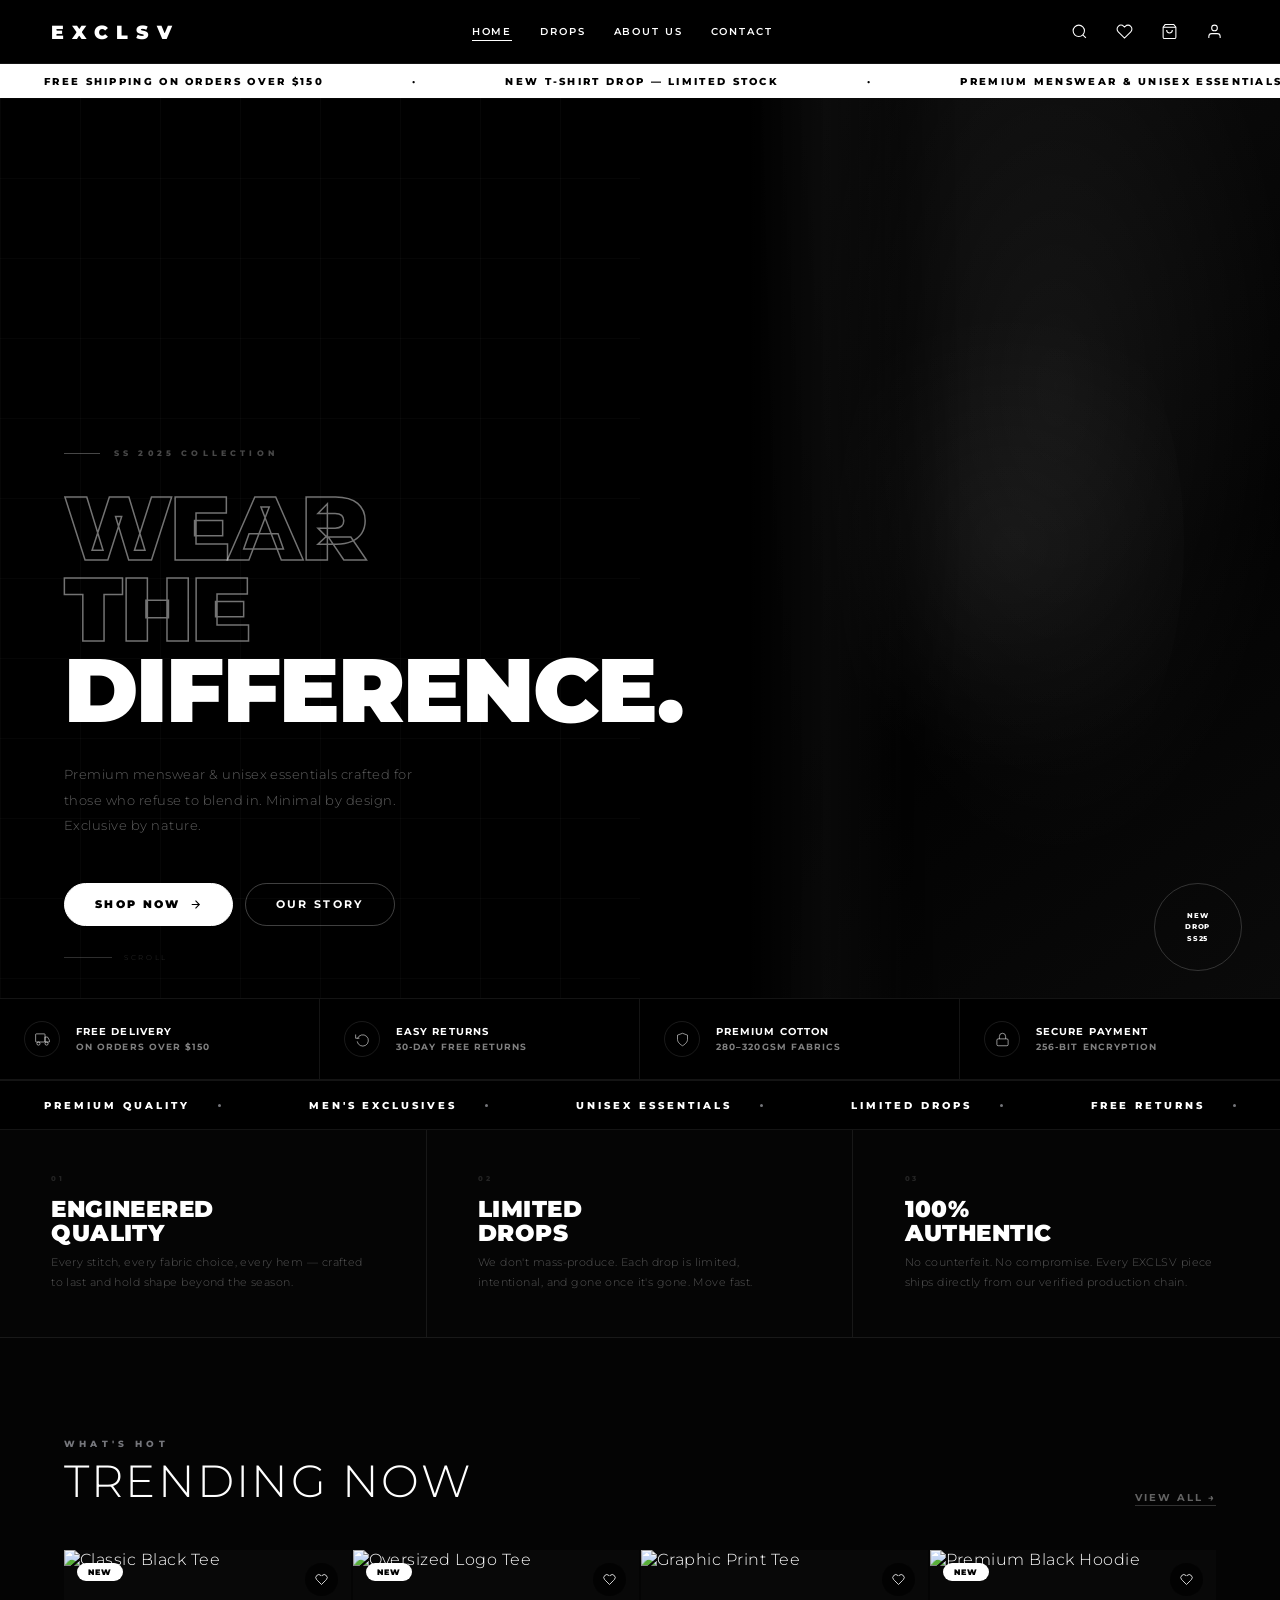
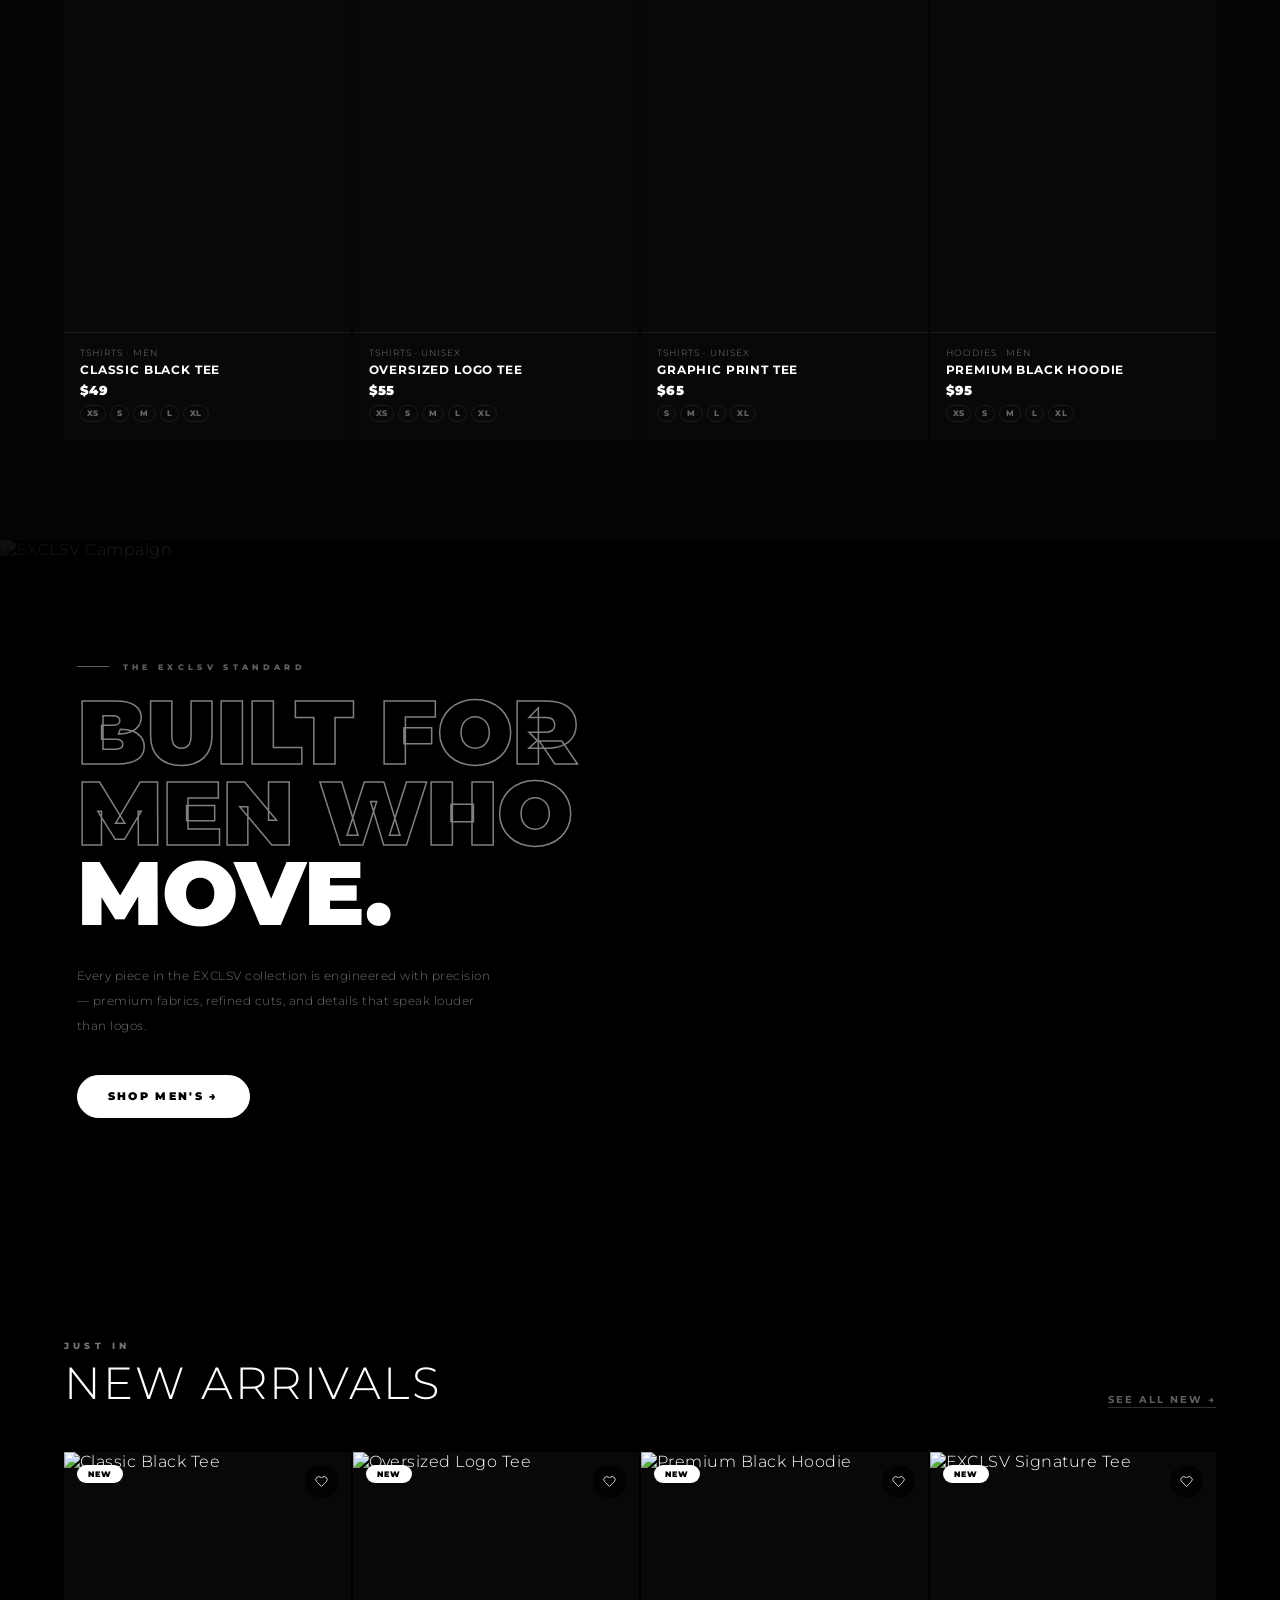
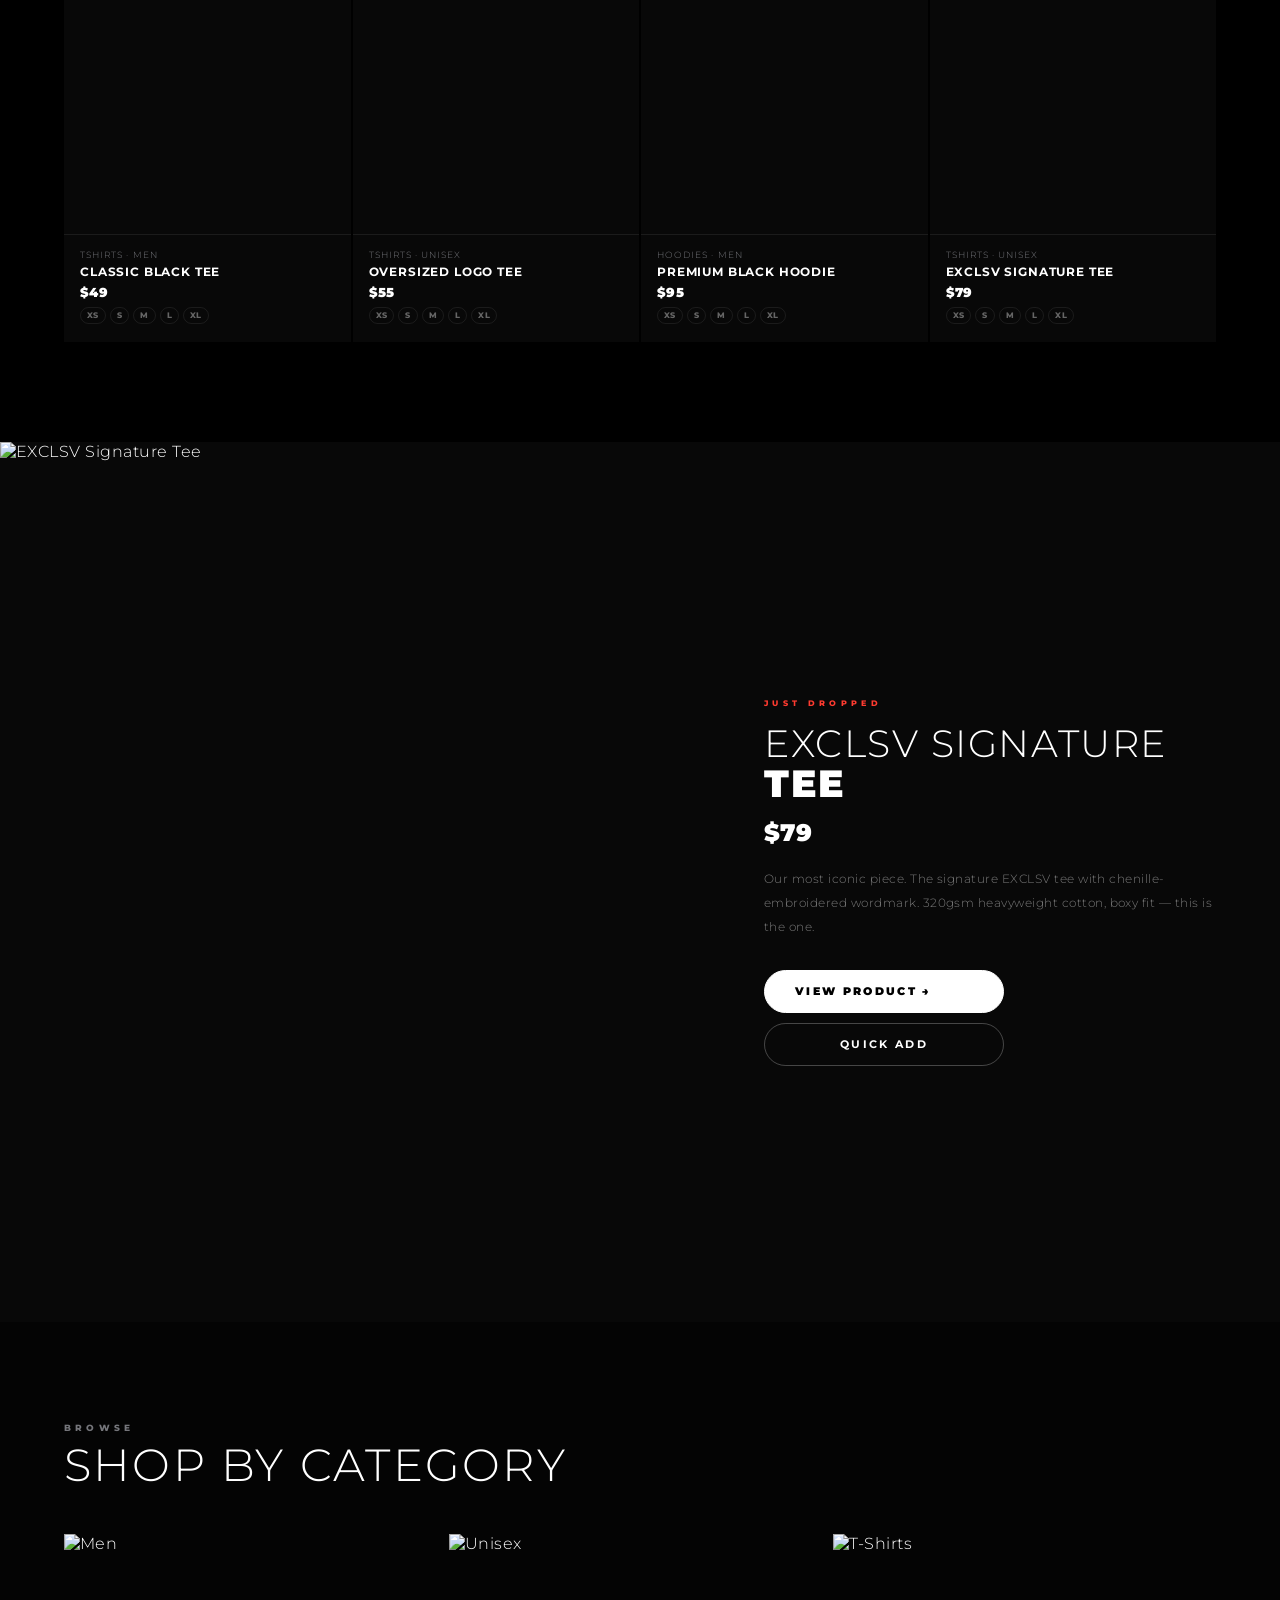
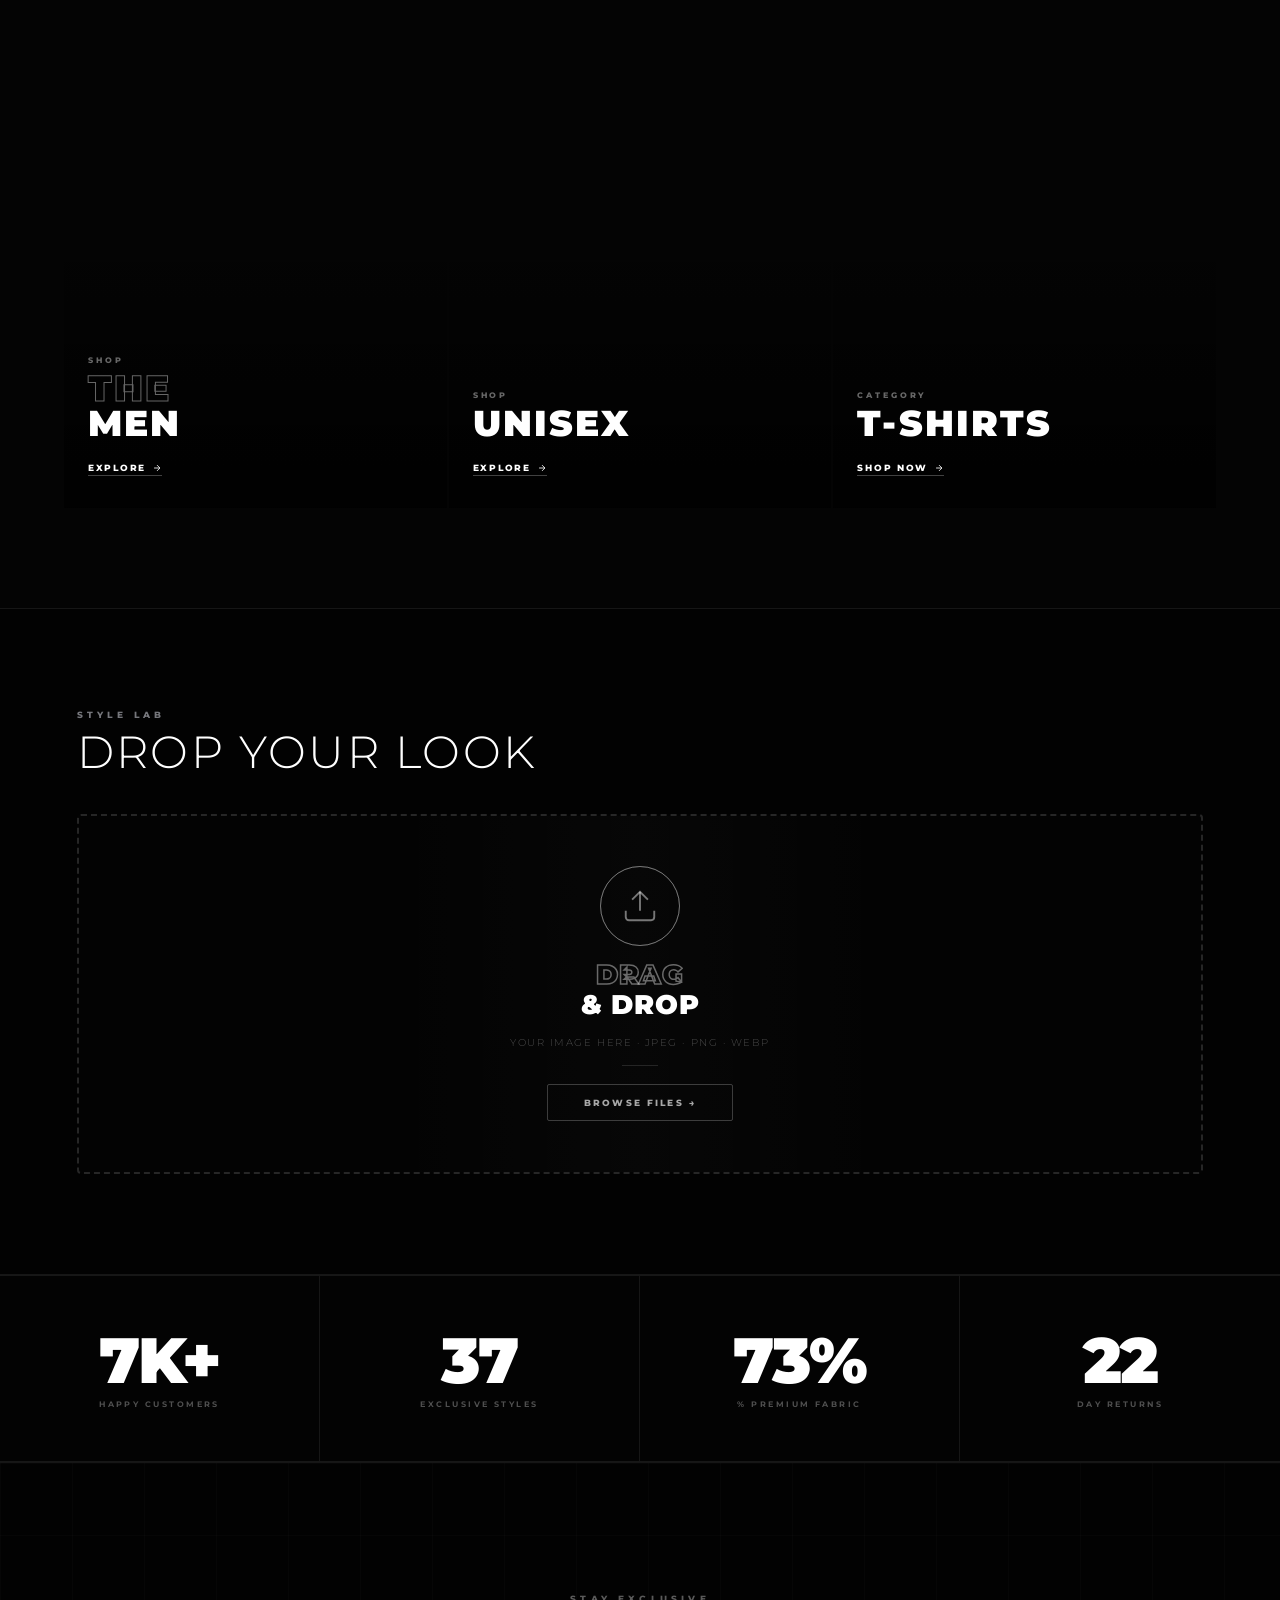
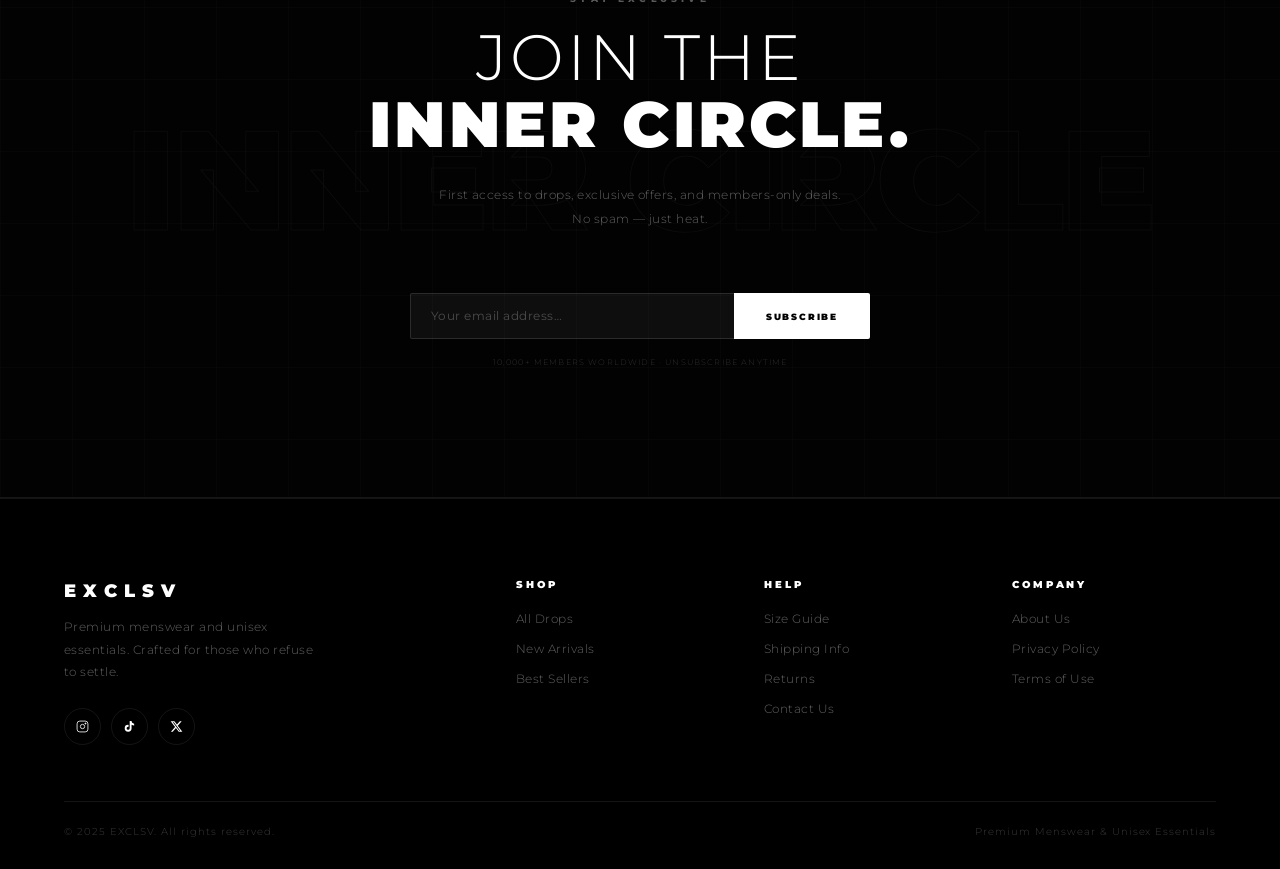
==== commit db8ad679: "Update index.html Co-Authored-By: Claude Sonnet 4.6 <noreply@anthropic.com>" ====
--- a/index.html
+++ b/index.html
@@ -716,6 +716,93 @@
 @media(max-width:640px) {
   .drop-section { padding: clamp(44px,6vw,70px) clamp(20px,4vw,40px); }
   .drop-zone { min-height: 280px; }
+}
+
+/* ═══════════════════════════════
+   HERO IMAGE DROP ZONE
+═══════════════════════════════ */
+@keyframes heroDragGlow {
+  0%   { box-shadow: inset 0 0 0px rgba(255,255,255,0); }
+  50%  { box-shadow: inset 0 0 70px rgba(255,255,255,.07), 0 0 50px rgba(255,255,255,.06); }
+  100% { box-shadow: inset 0 0 0px rgba(255,255,255,0); }
+}
+@keyframes hdLabelIn  { from{opacity:0;transform:translateY(12px)} to{opacity:1;transform:none} }
+
+/* cursor hint when hovering the image pane */
+.hero-img { cursor: crosshair; }
+.hero-img.hiz-over { cursor: copy; }
+
+/* Full-pane drag overlay */
+.hiz-ov {
+  position: absolute; inset: 0; z-index: 10;
+  display: flex; flex-direction: column;
+  align-items: center; justify-content: center; gap: 12px;
+  background: rgba(0,0,0,.68);
+  backdrop-filter: blur(4px);
+  border: 2px solid transparent;
+  opacity: 0; pointer-events: none;
+  transition: opacity .28s ease, border-color .28s ease;
+}
+.hero-img.hiz-over .hiz-ov {
+  opacity: 1; border-color: rgba(255,255,255,.65);
+  animation: heroDragGlow .7s ease both;
+}
+/* Rings only animate during drag */
+.hiz-rings { position: relative; width: 72px; height: 72px; flex-shrink: 0; }
+.hiz-ring  {
+  position: absolute; inset: 0;
+  border-radius: 50%; border: 1px solid rgba(255,255,255,.35);
+}
+.hero-img.hiz-over .hiz-ring:nth-child(1) { animation: dzRingExpand 2s 0s    ease-out infinite; }
+.hero-img.hiz-over .hiz-ring:nth-child(2) { animation: dzRingExpand 2s .66s  ease-out infinite; }
+.hero-img.hiz-over .hiz-ring:nth-child(3) { animation: dzRingExpand 2s 1.32s ease-out infinite; }
+.hiz-icon { color: rgba(255,255,255,.9); animation: dzFloat 2.2s ease-in-out infinite; }
+.hiz-label {
+  font-size: clamp(.85rem, 2vw, 1.6rem);
+  font-weight: 900; text-transform: uppercase; letter-spacing: .05em;
+  color: #fff; animation: hdLabelIn .35s ease both;
+}
+.hiz-sub {
+  font-size: .54rem; color: rgba(255,255,255,.42);
+  letter-spacing: .2em; text-transform: uppercase;
+}
+
+/* Hover chip — visible on mouse-enter when not dragging */
+.hiz-hint {
+  position: absolute;
+  bottom: clamp(36px,6vh,66px); left: 50%;
+  transform: translateX(-50%) translateY(8px);
+  z-index: 7;
+  display: flex; align-items: center; gap: 8px;
+  background: rgba(0,0,0,.62);
+  border: 1px solid rgba(255,255,255,.15);
+  backdrop-filter: blur(10px);
+  padding: 10px 22px; border-radius: 2px;
+  font-size: .52rem; font-weight: 700;
+  letter-spacing: .18em; text-transform: uppercase;
+  color: rgba(255,255,255,.6);
+  opacity: 0; pointer-events: none;
+  transition: opacity .3s ease, transform .3s ease;
+  white-space: nowrap; cursor: pointer;
+}
+.hero-img:hover .hiz-hint          { opacity: 1; transform: translateX(-50%) translateY(0); pointer-events: auto; }
+.hero-img.hiz-over .hiz-hint       { opacity: 0 !important; pointer-events: none; }
+
+/* Reset chip — top-right, shown only after custom image applied */
+.hiz-reset {
+  position: absolute; top: clamp(14px,2vh,24px); right: clamp(14px,2vw,24px);
+  z-index: 10; display: none;
+  background: rgba(0,0,0,.65); border: 1px solid rgba(255,255,255,.2);
+  color: rgba(255,255,255,.65); font-family: inherit;
+  font-size: .48rem; font-weight: 800; letter-spacing: .2em;
+  text-transform: uppercase; padding: 9px 18px; border-radius: 2px;
+  cursor: pointer; backdrop-filter: blur(8px);
+  transition: border-color .25s, color .25s;
+}
+.hiz-reset:hover { border-color: rgba(255,255,255,.65); color: #fff; }
+
+@media(max-width:900px) {
+  .hiz-hint { bottom: clamp(20px,4vh,44px); }
 }
 </style>
 </head>
@@ -877,12 +964,43 @@
     </div>
     <div class="hero-scroll"><div class="scroll-line"></div>Scroll</div>
   </div>
-  <div class="hero-img">
-    <img src="https://images.unsplash.com/photo-1488161628813-04466f872be2?w=900&q=80&fit=crop&crop=top" alt="EXCLSV"/>
+  <div class="hero-img" id="hiz">
+    <img id="hiz-img" src="https://images.unsplash.com/photo-1488161628813-04466f872be2?w=900&q=80&fit=crop&crop=top" alt="EXCLSV"/>
     <div class="hero-grad"></div>
     <div class="hero-scan"></div>
     <div class="hero-stamp" style="z-index:5">New<br>Drop<br>SS25</div>
-  </div>
+
+    <!-- Drag-over full-pane overlay -->
+    <div class="hiz-ov" aria-hidden="true">
+      <div class="hiz-rings">
+        <div class="hiz-ring"></div>
+        <div class="hiz-ring"></div>
+        <div class="hiz-ring"></div>
+      </div>
+      <div class="hiz-icon">
+        <svg width="38" height="38" viewBox="0 0 24 24" fill="none" stroke="currentColor" stroke-width="1.2">
+          <path d="M21 15v4a2 2 0 0 1-2 2H5a2 2 0 0 1-2-2v-4"/>
+          <polyline points="17 8 12 3 7 8"/>
+          <line x1="12" y1="3" x2="12" y2="15"/>
+        </svg>
+      </div>
+      <p class="hiz-label">Drop Your Image</p>
+      <p class="hiz-sub">Release to apply</p>
+    </div>
+
+    <!-- Hover chip -->
+    <div class="hiz-hint" id="hiz-hint">
+      <svg width="12" height="12" viewBox="0 0 24 24" fill="none" stroke="currentColor" stroke-width="2">
+        <path d="M23 19a2 2 0 0 1-2 2H3a2 2 0 0 1-2-2V8a2 2 0 0 1 2-2h4l2-3h6l2 3h4a2 2 0 0 1 2 2z"/>
+        <circle cx="12" cy="13" r="4"/>
+      </svg>
+      Click or Drop to Change
+    </div>
+
+    <!-- Reset button -->
+    <button class="hiz-reset" id="hiz-reset" aria-label="Reset hero image">↺ Reset</button>
+  </div>
+  <input type="file" id="hiz-input" accept="image/*" style="display:none" aria-hidden="true"/>
 </section>
 
 <!-- ═══ TRUST BAR ═══ -->
@@ -1215,6 +1333,55 @@
   dzBrowse.addEventListener('click', e => { e.stopPropagation(); dzInput.click(); });
   dzInput.addEventListener('change', () => dzShowPreview(dzInput.files[0]));
   dzClear.addEventListener('click', e => { e.stopPropagation(); dzClearPreview(); });
+
+  /* ── Hero Image Drop Zone ── */
+  const hiz      = document.getElementById('hiz');
+  const hizImg   = document.getElementById('hiz-img');
+  const hizInput = document.getElementById('hiz-input');
+  const hizHint  = document.getElementById('hiz-hint');
+  const hizReset = document.getElementById('hiz-reset');
+  const HIZ_ORIG = hizImg.src;
+
+  function hizApply(file) {
+    if(!file || !file.type.startsWith('image/')) return;
+    const reader = new FileReader();
+    reader.onload = ev => {
+      // restart both animations cleanly
+      hizImg.style.animation = 'none';
+      void hizImg.offsetWidth;
+      hizImg.src = ev.target.result;
+      hizImg.style.animation =
+        'heroReveal 1.4s .05s cubic-bezier(.25,.46,.45,.94) both, heroFloat 12s 1.7s ease-in-out infinite';
+      hizReset.style.display = 'block';
+    };
+    reader.readAsDataURL(file);
+  }
+
+  function hizResetFn(e) {
+    e.stopPropagation();
+    hizImg.style.animation = 'none';
+    void hizImg.offsetWidth;
+    hizImg.src = HIZ_ORIG;
+    hizImg.style.animation =
+      'heroReveal 1.4s .05s cubic-bezier(.25,.46,.45,.94) both, heroFloat 12s 1.7s ease-in-out infinite';
+    hizReset.style.display = 'none';
+    hizInput.value = '';
+  }
+
+  hiz.addEventListener('dragover',  e => { e.preventDefault(); hiz.classList.add('hiz-over'); });
+  hiz.addEventListener('dragleave', e => { if(!hiz.contains(e.relatedTarget)) hiz.classList.remove('hiz-over'); });
+  hiz.addEventListener('drop', e => {
+    e.preventDefault();
+    hiz.classList.remove('hiz-over');
+    hizApply(e.dataTransfer.files[0]);
+  });
+  hiz.addEventListener('click', e => {
+    if(e.target === hizReset || hizReset.contains(e.target)) return;
+    hizInput.click();
+  });
+  hizHint.addEventListener('click', e => { e.stopPropagation(); hizInput.click(); });
+  hizInput.addEventListener('change', () => hizApply(hizInput.files[0]));
+  hizReset.addEventListener('click', hizResetFn);
 });
 </script>
 </body>
